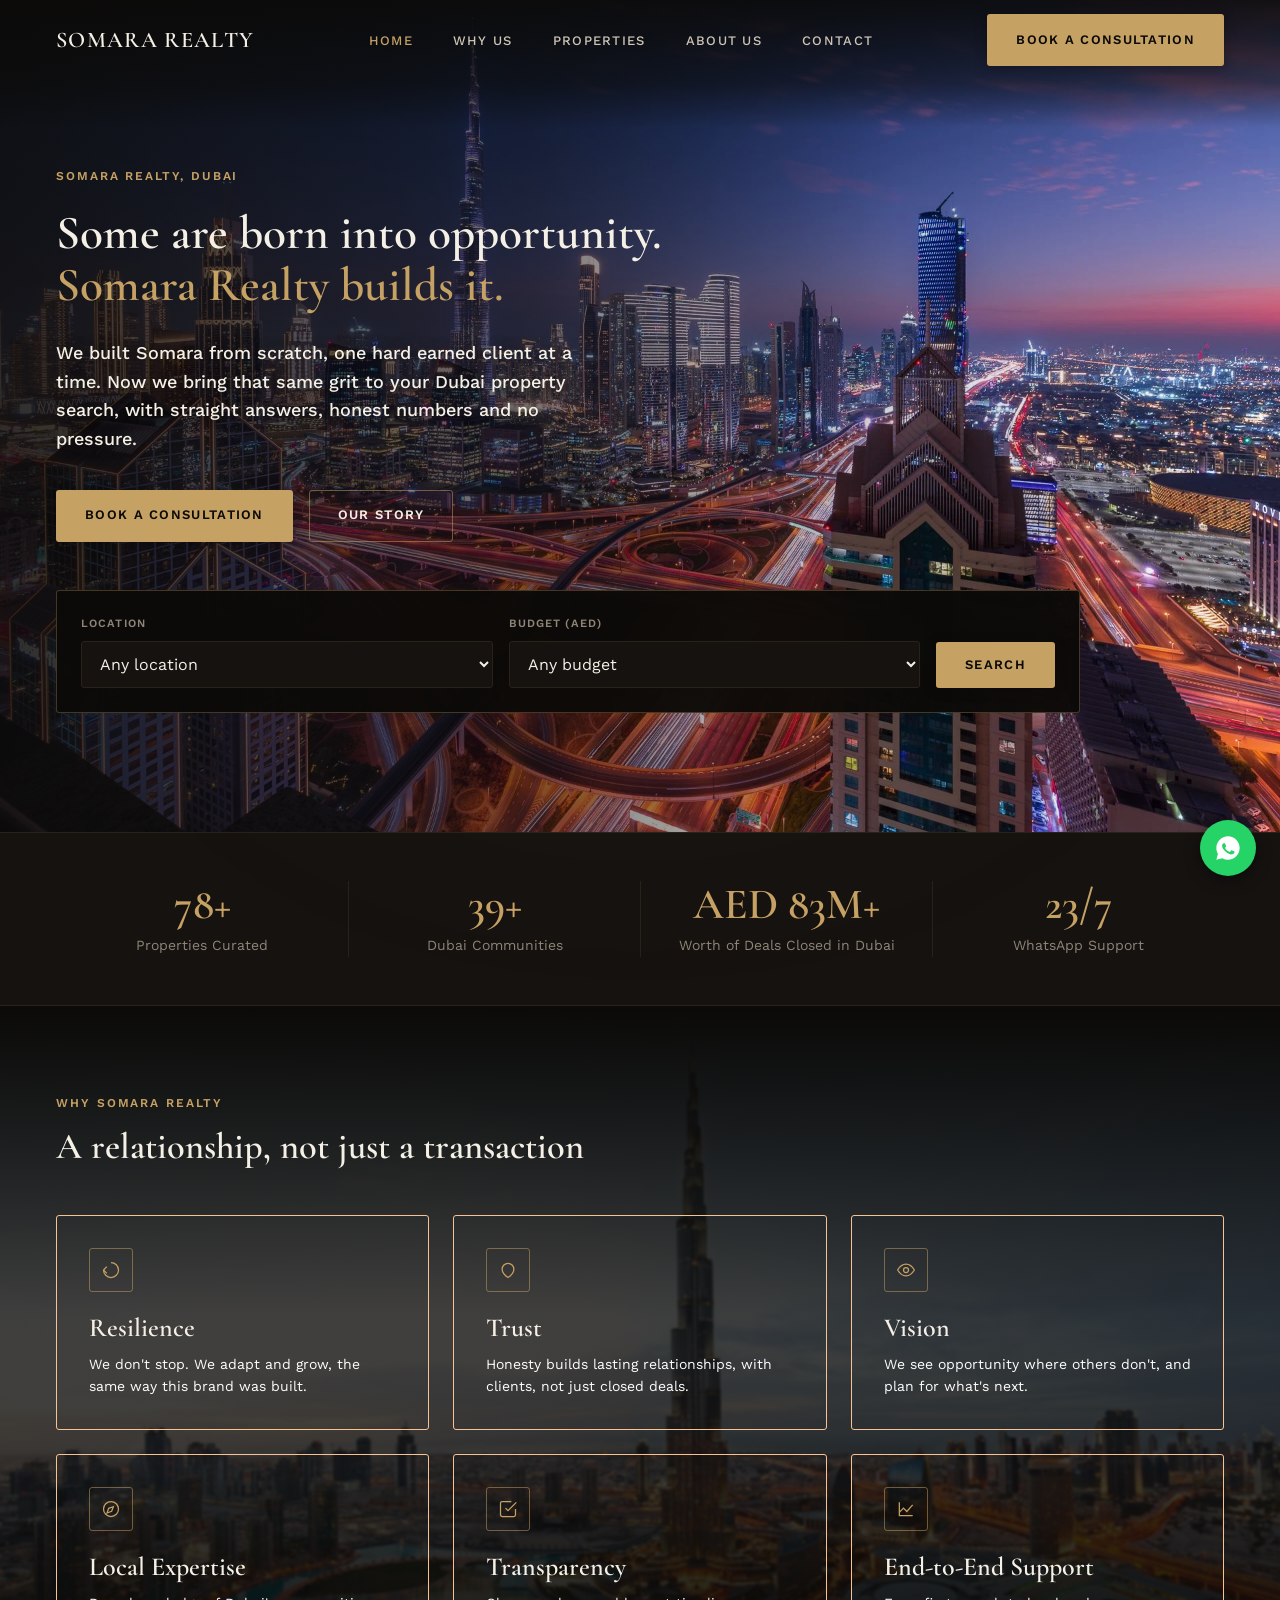
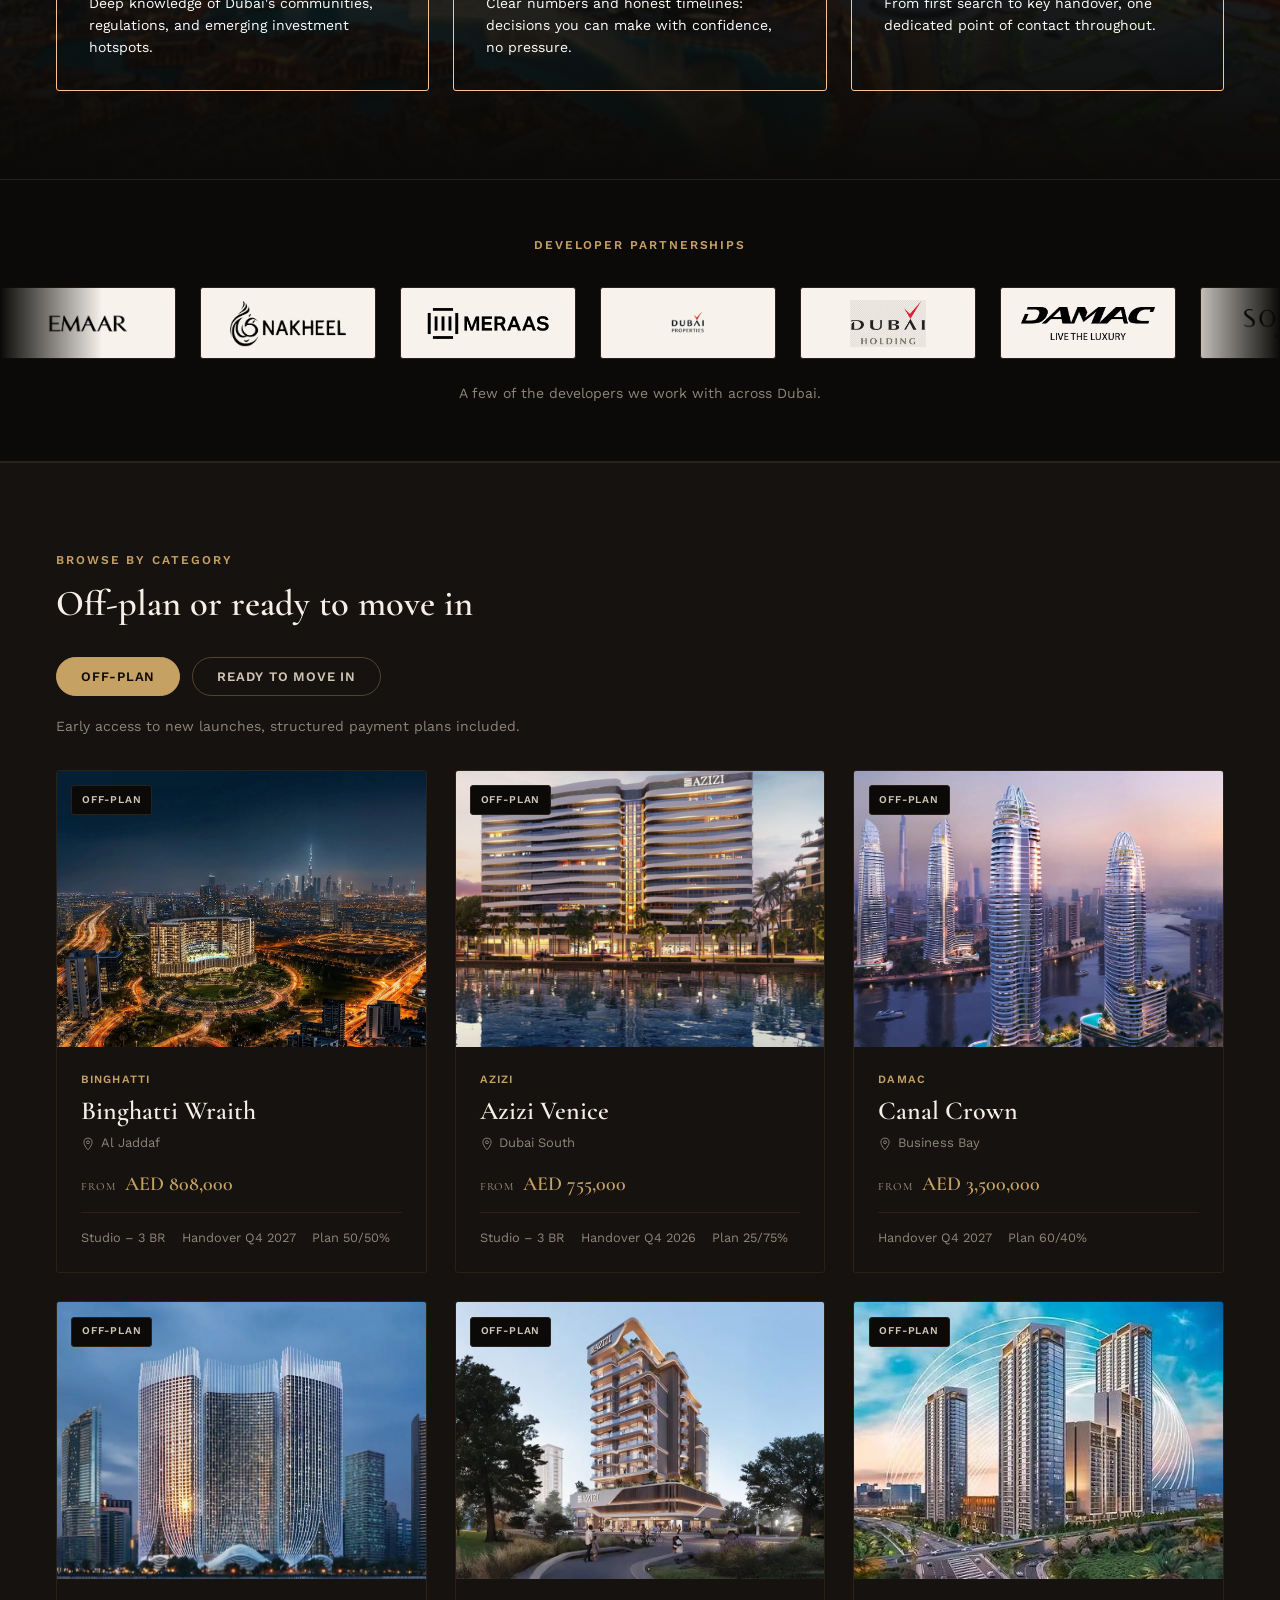
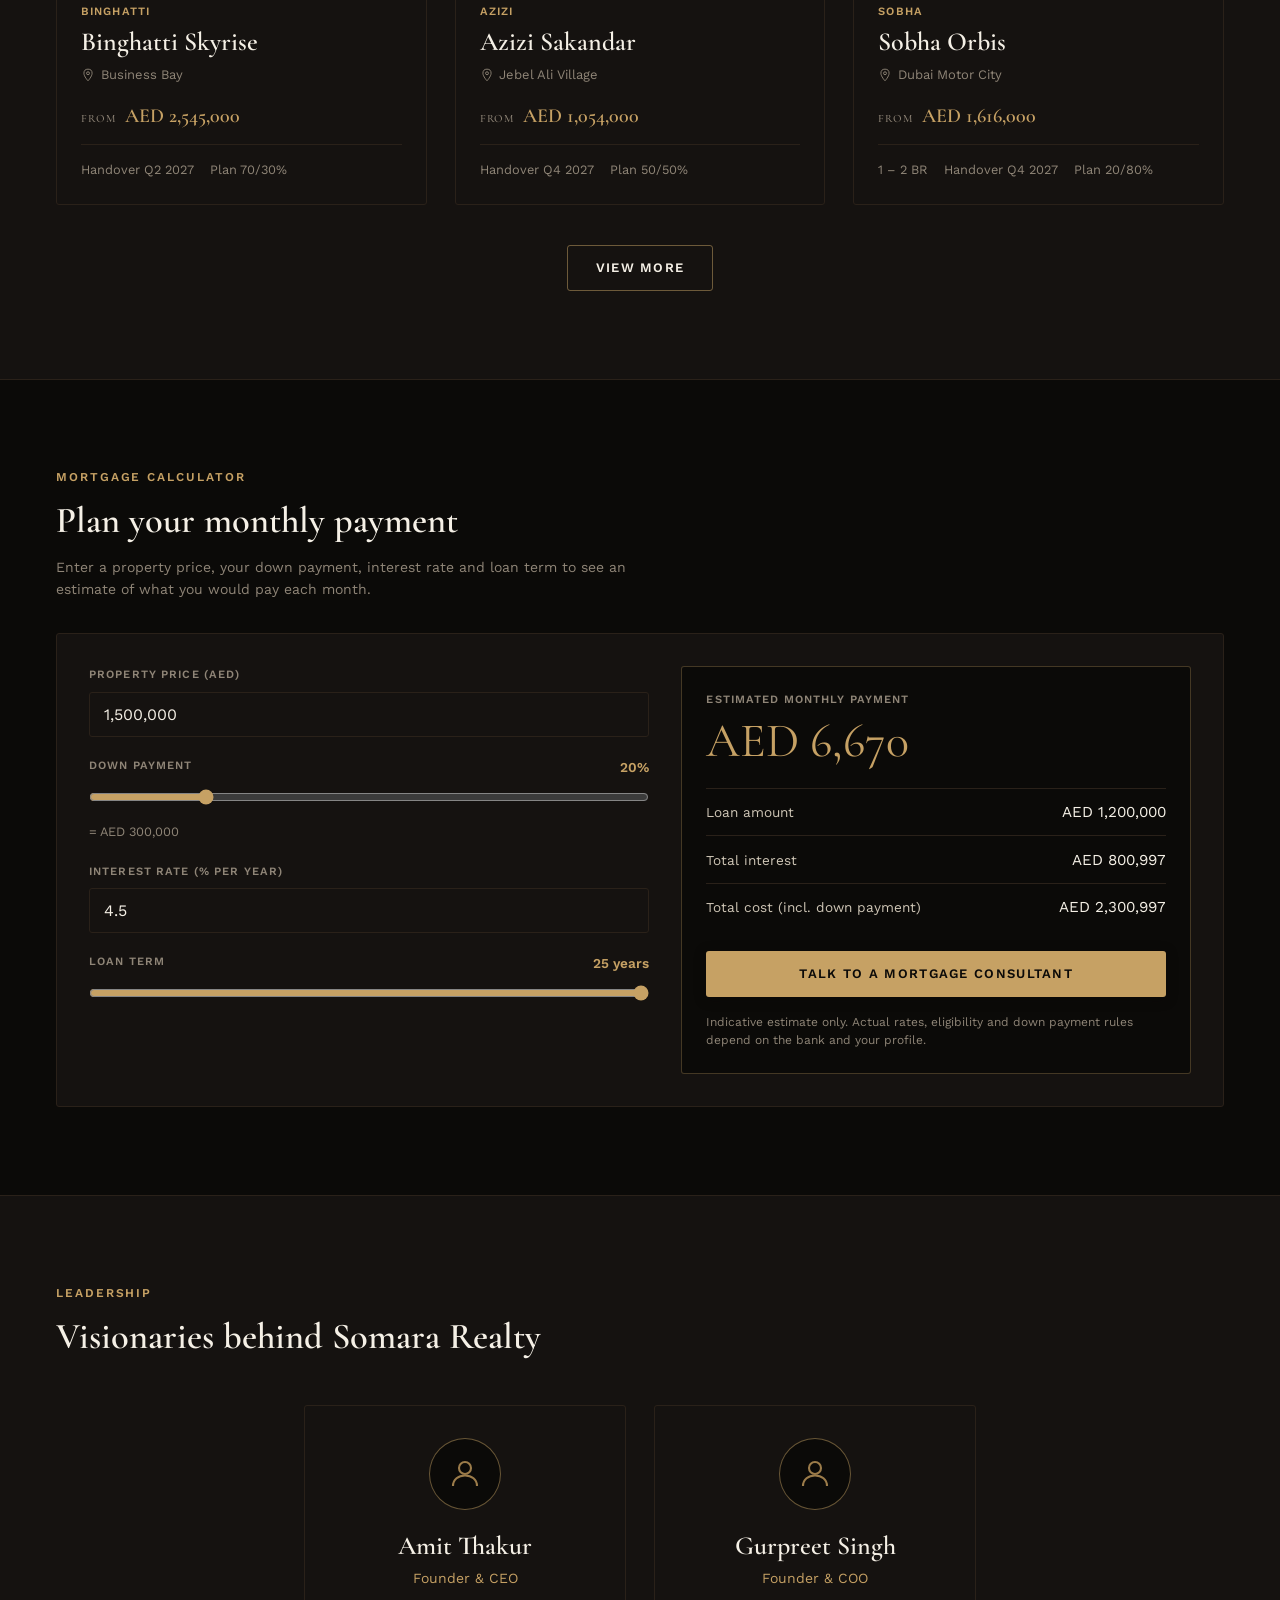
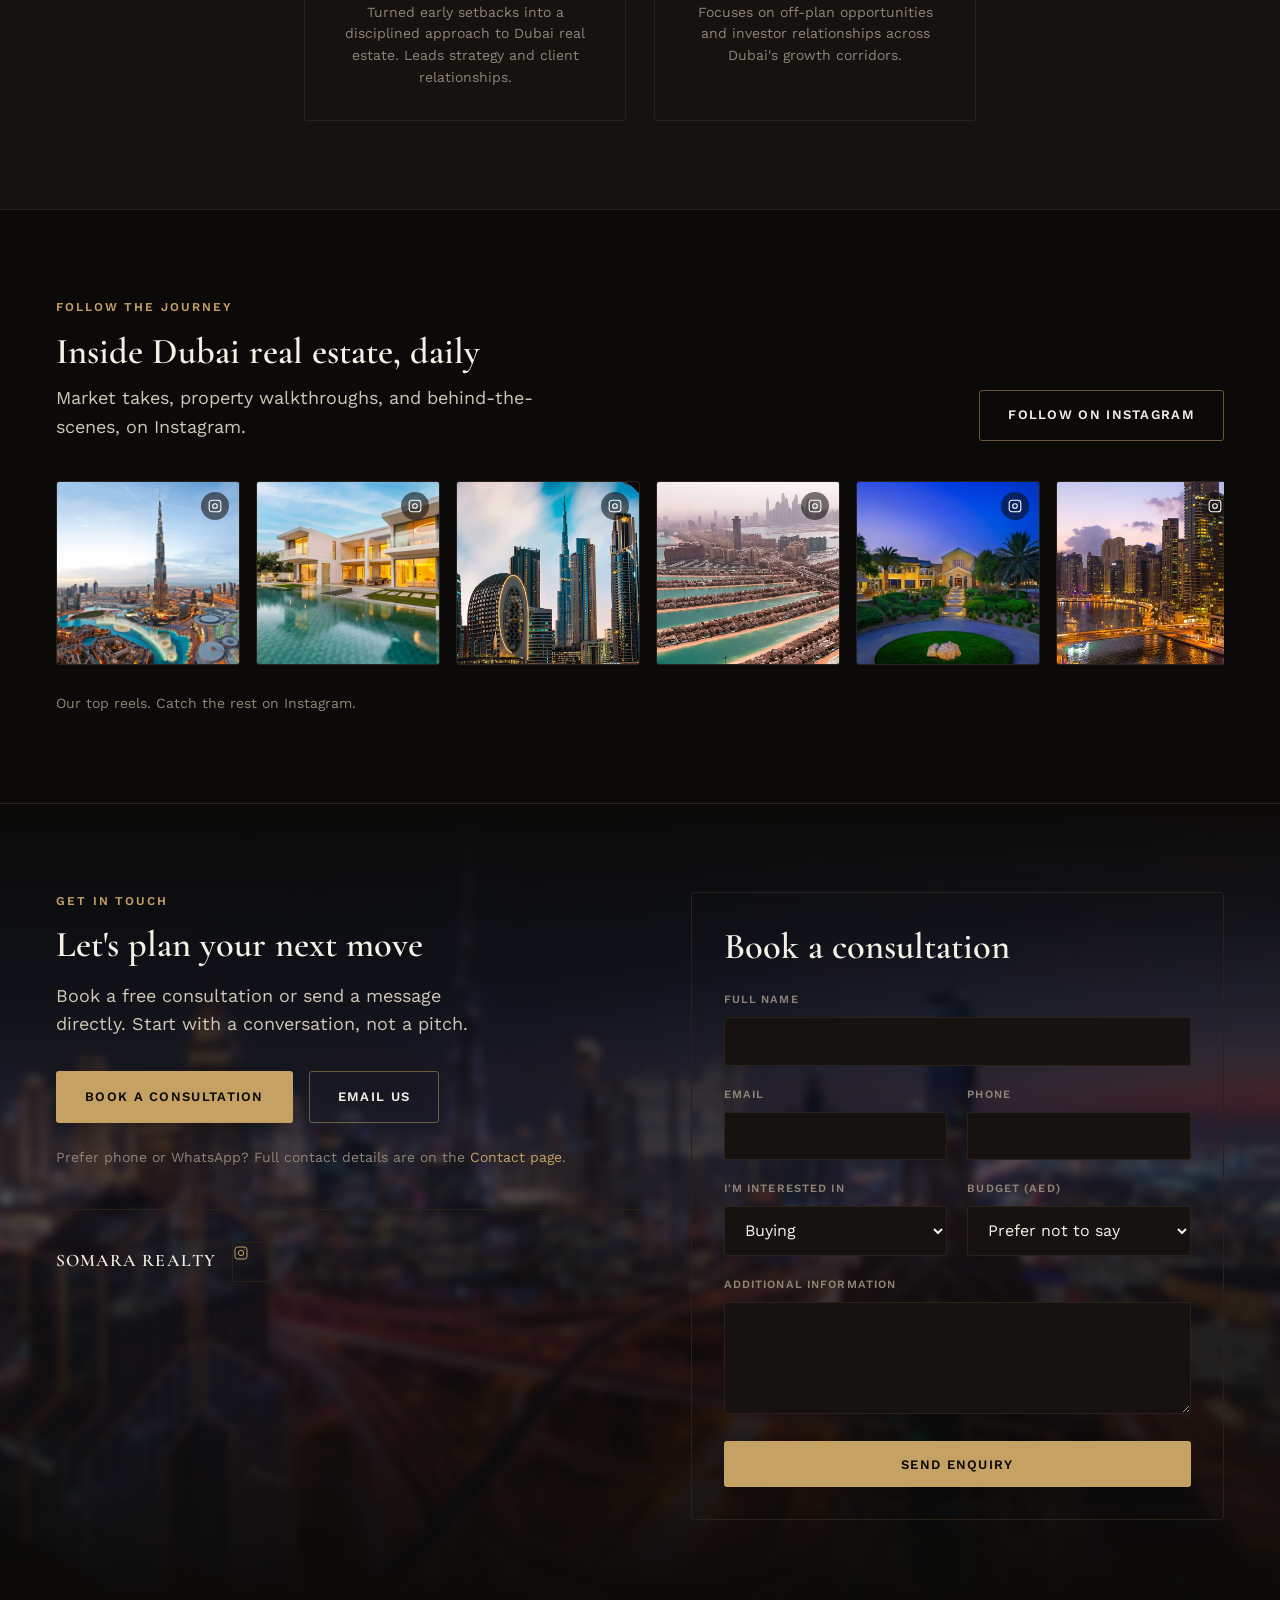
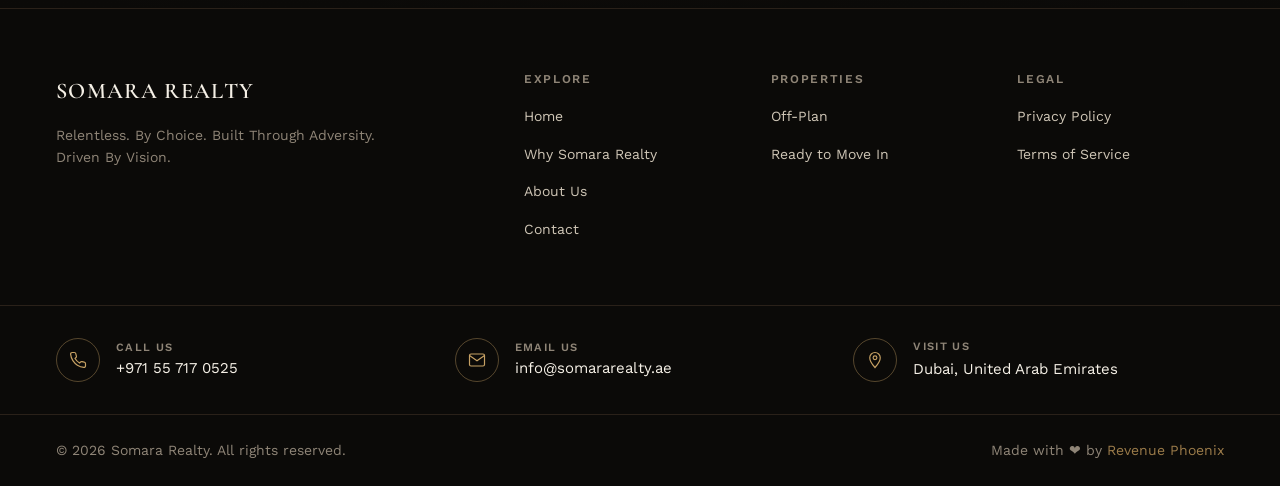
==== index.html @ 77284855 "Update index.html" ====
<!DOCTYPE html>
<html lang="en">
<head>
  <!-- Google tag (gtag.js) -->
<script async src="https://www.googletagmanager.com/gtag/js?id=G-ZMEXQ8PFSH"></script>
<script>
  window.dataLayer = window.dataLayer || [];
  function gtag(){dataLayer.push(arguments);}
  gtag('js', new Date());

  gtag('config', 'G-ZMEXQ8PFSH');
</script>
  
<meta charset="UTF-8" />
<meta name="viewport" content="width=device-width, initial-scale=1.0" />
  <link rel="icon" href="/favicon.ico" sizes="any" />
<link rel="icon" type="image/png" sizes="16x16" href="/images/favicon-16.png" />
<link rel="icon" type="image/png" sizes="32x32" href="/images/favicon-32.png" />
<link rel="icon" type="image/png" sizes="192x192" href="/images/favicon-192.png" />
<link rel="apple-touch-icon" sizes="180x180" href="/images/apple-touch-icon.png" />
<title>Somara Realty | Luxury Real Estate, Dubai</title>
<meta name="description" content="Somara Realty is a Dubai-based luxury real estate practice built on resilience, trust, and vision, for clients who value substance over flash." />
<link rel="preconnect" href="https://fonts.googleapis.com">
<link rel="preconnect" href="https://fonts.gstatic.com" crossorigin>
<link href="https://fonts.googleapis.com/css2?family=Cormorant+Garamond:ital,wght@0,500;0,600;0,700;1,500;1,600&family=Work+Sans:wght@400;500;600&display=swap" rel="stylesheet">
<link rel="stylesheet" href="/css/styles.css" />
  <meta name="google-site-verification" content="qRBqcxrDloYZE4jG4JwjVEOsg1qhoG0nGX3E5rW4u58" />
  <link rel="preload" href="/content/hero.json" as="fetch" crossorigin="anonymous" />
</head>
<body>

<a href="#main-content" class="skip-link">Skip to content</a>

<header class="site-header">
  <div class="container">
    <a href="/" class="logo" aria-label="Somara Realty home">SOMARA REALTY</a>

    <nav class="main-nav" aria-label="Primary">
      <ul>
        <li><a href="/" class="active">Home</a></li>
        <li><a href="/#why-somara">Why Us</a></li>
        <li><a href="/#browse">Properties</a></li>
        <li><a href="/about/">About Us</a></li>
        <li><a href="/contact/">Contact</a></li>
      </ul>
    </nav>

    <a href="/contact/" class="btn btn-primary header-cta js-open-consultation">Book a Consultation</a>

    <button type="button" class="menu-toggle" aria-label="Open menu">
      <svg width="22" height="16" viewBox="0 0 22 16" fill="none" aria-hidden="true"><path d="M0 1H22M0 8H22M0 15H22" stroke="currentColor" stroke-width="1.5"/></svg>
    </button>
  </div>
</header>

<div class="mobile-menu" role="dialog" aria-modal="true" aria-label="Mobile navigation">
  <div class="mobile-menu-top">
    <span class="logo">SOMARA REALTY</span>
    <button type="button" class="mobile-menu-close" aria-label="Close menu">
      <svg width="20" height="20" viewBox="0 0 20 20" fill="none" aria-hidden="true"><path d="M1 1l18 18M19 1L1 19" stroke="currentColor" stroke-width="1.4"/></svg>
    </button>
  </div>
  <nav aria-label="Mobile">
    <a href="/">Home</a>
    <a href="/#why-somara">Why Us</a>
    <a href="/#browse">Properties</a>
    <a href="/about/">About Us</a>
    <a href="/contact/">Contact</a>
  </nav>
  <div class="mobile-menu-footer">
    <a href="/contact/" class="btn btn-primary btn-block js-open-consultation">Book a Consultation</a>
  </div>
</div>

<main id="main-content">

  <section class="hero" aria-label="Introduction">
    <div class="hero-bg" aria-hidden="true">
      <div class="grid"></div>
      <div class="glow"></div>
      <img id="heroPhoto" class="hero-photo" alt="" style="display:none;" />
    <video id="heroVideo" class="hero-video" autoplay muted loop playsinline preload="auto"></video>
      <div class="fade"></div>
      <div class="top-scrim"></div>
    </div>

    <div class="container">
      <div class="hero-content">
        <p class="eyebrow">Somara Realty, Dubai</p>
        <h1><span id="heroLine1">Some are born into opportunity.</span><br><span class="gold" id="heroLine2">Somara Realty builds it.</span></h1>
        <p class="body-lg" id="heroSubtext">We built Somara from scratch, one hard earned client at a time. Now we bring that same grit to your Dubai property search, with straight answers, honest numbers and no pressure.</p>
        <div class="hero-ctas">
          <a href="/contact/" class="btn btn-primary js-open-consultation">Book a Consultation</a>
          <a href="/about/" class="btn btn-outline">Our Story</a>
        </div>
      </div>

      <div class="hero-search">
        <!-- <form id="heroSearchForm">
          <div class="field">
            <label for="searchLocation">Location</label>
            <input type="text" id="searchLocation" placeholder="Any location" autocomplete="off" />
            <div class="autocomplete-list" id="searchLocationList"></div>
          </div>
          <div class="field">
            <label for="searchType">Property Type</label>
            <select id="searchType">
              <option value="">Any type</option>
              <option>Apartment</option>
              <option>Villa</option>
              <option>Townhouse</option>
              <option>Penthouse</option>
            </select>
          </div>
          <div class="field">
            <label for="searchBudget">Budget (AED)</label>
            <select id="searchBudget">
              <option value="">Any budget</option>
              <option value="1-5">1M – 5M</option>
              <option value="5-10">5M – 10M</option>
              <option value="10+">10M+</option>
            </select>
          </div>
          <div class="field">
            <label for="searchBedrooms">Bedrooms</label>
            <select id="searchBedrooms">
              <option value="">Any</option>
              <option>1</option>
              <option>2</option>
              <option>3</option>
              <option>4+</option>
            </select>
          </div>
          <button type="submit" class="btn btn-primary">Search</button>
        </form> -->
        <form id="heroSearchForm" class="hero-search-compact">
          <div class="field">
            <label for="searchLocation">Location</label>
            <select id="searchLocation">
              <option value="">Any location</option>
            </select>
          </div>
          <!-- Developer and Property filters hidden for now. To bring them back,
               delete the comment markers around this block (the search code in
               js/main.js already supports them).
          <div class="field">
            <label for="searchDeveloper">Developer</label>
            <select id="searchDeveloper">
              <option value="">Any developer</option>
            </select>
          </div>
          <div class="field">
            <label for="searchProperty">Property</label>
            <input type="text" id="searchProperty" placeholder="Any property" autocomplete="off" />
            <div class="autocomplete-list" id="searchPropertyList"></div>
          </div>
          -->
          <div class="field">
            <label for="searchBudget">Budget (AED)</label>
            <select id="searchBudget">
              <option value="">Any budget</option>
              <option value="0-1">Under 1M</option>
              <option value="1-2">1M – 2M</option>
              <option value="2-5">2M – 5M</option>
              <option value="5-10">5M – 10M</option>
              <option value="10+">10M+</option>
            </select>
          </div>
          <button type="submit" class="btn btn-primary">Search</button>
        </form>
      </div>
    </div>

  </section>

  <section class="stats-section" aria-label="Somara Realty at a glance">
    <div class="container">
      <div class="stats-grid">
        <div class="stat-item">
          <p class="stat-number" data-count-to="80" data-suffix="+">0</p>
          <p class="body-sm">Properties Curated</p>
        </div>
        <div class="stat-item">
          <p class="stat-number" data-count-to="40" data-suffix="+">0</p>
          <p class="body-sm">Dubai Communities</p>
        </div>
        <div class="stat-item">
          <p class="stat-number" data-count-to="85" data-prefix="AED " data-suffix="M+">0</p>
          <p class="body-sm">Worth of Deals Closed in Dubai</p>
        </div>
        <div class="stat-item">
          <p class="stat-number" data-count-to="24" data-suffix="/7">0</p>
          <p class="body-sm">WhatsApp Support</p>
        </div>
      </div>
    </div>
  </section>

  <section class="section why-somara-bg" id="why-somara" aria-labelledby="why-somara-heading">
    <div class="container">
      <p class="eyebrow">Why Somara Realty</p>
      <h2 id="why-somara-heading" style="margin-top:0.75rem">A relationship, not just a transaction</h2>

      <div class="values-grid">
        <div class="card-outlined value-card">
          <div class="value-icon">
            <svg width="20" height="20" viewBox="0 0 24 24" fill="none" stroke="currentColor" stroke-width="1.5"><path d="M3 12a9 9 0 1 0 9-9"/><path d="M3 12l4-4M3 12l4 4"/></svg>
          </div>
          <h3>Resilience</h3>
          <p class="body-sm" style="margin-top:0.6rem">We don't stop. We adapt and grow, the same way this brand was built.</p>
        </div>
        <div class="card-outlined value-card">
          <div class="value-icon">
            <svg width="20" height="20" viewBox="0 0 24 24" fill="none" stroke="currentColor" stroke-width="1.5"><path d="M12 21s-7-4.5-7-10a7 7 0 0 1 14 0c0 5.5-7 10-7 10z"/></svg>
          </div>
          <h3>Trust</h3>
          <p class="body-sm" style="margin-top:0.6rem">Honesty builds lasting relationships, with clients, not just closed deals.</p>
        </div>
        <div class="card-outlined value-card">
          <div class="value-icon">
            <svg width="20" height="20" viewBox="0 0 24 24" fill="none" stroke="currentColor" stroke-width="1.5"><circle cx="12" cy="12" r="3"/><path d="M2 12s4-7 10-7 10 7 10 7-4 7-10 7-10-7-10-7z"/></svg>
          </div>
          <h3>Vision</h3>
          <p class="body-sm" style="margin-top:0.6rem">We see opportunity where others don't, and plan for what's next.</p>
        </div>
        <div class="card-outlined value-card">
          <div class="value-icon">
            <svg width="20" height="20" viewBox="0 0 24 24" fill="none" stroke="currentColor" stroke-width="1.5"><circle cx="12" cy="12" r="9"/><path d="M14.8 9.2l-2 5.6-5.6 2 2-5.6z"/></svg>
          </div>
          <h3>Local Expertise</h3>
          <p class="body-sm" style="margin-top:0.6rem">Deep knowledge of Dubai's communities, regulations, and emerging investment hotspots.</p>
        </div>
        <div class="card-outlined value-card">
          <div class="value-icon">
            <svg width="20" height="20" viewBox="0 0 24 24" fill="none" stroke="currentColor" stroke-width="1.5"><path d="M9 11l3 3L22 4"/><path d="M21 12v7a2 2 0 0 1-2 2H5a2 2 0 0 1-2-2V5a2 2 0 0 1 2-2h11"/></svg>
          </div>
          <h3>Transparency</h3>
          <p class="body-sm" style="margin-top:0.6rem">Clear numbers and honest timelines: decisions you can make with confidence, no pressure.</p>
        </div>
        <div class="card-outlined value-card">
          <div class="value-icon">
            <svg width="20" height="20" viewBox="0 0 24 24" fill="none" stroke="currentColor" stroke-width="1.5"><path d="M4 4v16h16"/><path d="M4 16l5-5 4 4 7-8"/></svg>
          </div>
          <h3>End-to-End Support</h3>
          <p class="body-sm" style="margin-top:0.6rem">From first search to key handover, one dedicated point of contact throughout.</p>
        </div>
      </div>
    </div>
  </section>

  <section class="section" style="padding-block:3.5rem; border-top:1px solid var(--ink-3); border-bottom:1px solid var(--ink-3);" aria-labelledby="partners-heading">
    <div class="container">
      <p class="eyebrow" id="partners-heading" style="text-align:center;">Developer Partnerships</p>
    </div>
       <div class="marquee">
      <div class="marquee-track">
        <span class="marquee-item"><img src="/images/developers/emaar.png" alt="Emaar Properties" loading="lazy" onerror="this.closest('.marquee-item').style.display='none'" /></span>
        <span class="marquee-item"><img src="/images/developers/nakheel.webp" alt="Nakheel" loading="lazy" onerror="this.closest('.marquee-item').style.display='none'" /></span>
        <span class="marquee-item"><img src="/images/developers/meraas.png" alt="Meraas" loading="lazy" onerror="this.closest('.marquee-item').style.display='none'" /></span>
        <span class="marquee-item"><img src="/images/developers/dubai-properties.png" alt="Dubai Properties" loading="lazy" onerror="this.closest('.marquee-item').style.display='none'" /></span>
        <span class="marquee-item"><img src="/images/developers/dubai-holding.png" alt="Dubai Holding" loading="lazy" onerror="this.closest('.marquee-item').style.display='none'" /></span>
        <span class="marquee-item"><img src="/images/developers/damac.png" alt="DAMAC Properties" loading="lazy" onerror="this.closest('.marquee-item').style.display='none'" /></span>
        <span class="marquee-item"><img src="/images/developers/sobha.png" alt="Sobha Realty" loading="lazy" onerror="this.closest('.marquee-item').style.display='none'" /></span>
        <span class="marquee-item"><img src="/images/developers/meydan.png" alt="Meydan" loading="lazy" onerror="this.closest('.marquee-item').style.display='none'" /></span>
        <span class="marquee-item"><img src="/images/developers/omniyat.png" alt="Omniyat" loading="lazy" onerror="this.closest('.marquee-item').style.display='none'" /></span>
        <span class="marquee-item"><img src="/images/developers/ellington.png" alt="Ellington Properties" loading="lazy" onerror="this.closest('.marquee-item').style.display='none'" /></span>
        <span class="marquee-item"><img src="/images/developers/select-group.png" alt="Select Group" loading="lazy" onerror="this.closest('.marquee-item').style.display='none'" /></span>
        <span class="marquee-item"><img src="/images/developers/binghatti.webp" alt="Binghatti" loading="lazy" onerror="this.closest('.marquee-item').style.display='none'" /></span>
        <span class="marquee-item"><img src="/images/developers/azizi.png" alt="Azizi Developments" loading="lazy" onerror="this.closest('.marquee-item').style.display='none'" /></span>
        <span class="marquee-item"><img src="/images/developers/danube.png" alt="Danube Properties" loading="lazy" onerror="this.closest('.marquee-item').style.display='none'" /></span>
        <span class="marquee-item" aria-hidden="true"><img src="/images/developers/emaar.png" alt="" loading="lazy" onerror="this.closest('.marquee-item').style.display='none'" /></span>
        <span class="marquee-item" aria-hidden="true"><img src="/images/developers/nakheel.webp" alt="" loading="lazy" onerror="this.closest('.marquee-item').style.display='none'" /></span>
        <span class="marquee-item" aria-hidden="true"><img src="/images/developers/meraas.png" alt="" loading="lazy" onerror="this.closest('.marquee-item').style.display='none'" /></span>
        <span class="marquee-item" aria-hidden="true"><img src="/images/developers/dubai-properties.png" alt="" loading="lazy" onerror="this.closest('.marquee-item').style.display='none'" /></span>
        <span class="marquee-item" aria-hidden="true"><img src="/images/developers/dubai-holding.png" alt="" loading="lazy" onerror="this.closest('.marquee-item').style.display='none'" /></span>
        <span class="marquee-item" aria-hidden="true"><img src="/images/developers/damac.png" alt="" loading="lazy" onerror="this.closest('.marquee-item').style.display='none'" /></span>
        <span class="marquee-item" aria-hidden="true"><img src="/images/developers/sobha.png" alt="" loading="lazy" onerror="this.closest('.marquee-item').style.display='none'" /></span>
        <span class="marquee-item" aria-hidden="true"><img src="/images/developers/meydan.png" alt="" loading="lazy" onerror="this.closest('.marquee-item').style.display='none'" /></span>
        <span class="marquee-item" aria-hidden="true"><img src="/images/developers/omniyat.png" alt="" loading="lazy" onerror="this.closest('.marquee-item').style.display='none'" /></span>
        <span class="marquee-item" aria-hidden="true"><img src="/images/developers/ellington.png" alt="" loading="lazy" onerror="this.closest('.marquee-item').style.display='none'" /></span>
        <span class="marquee-item" aria-hidden="true"><img src="/images/developers/select-group.png" alt="" loading="lazy" onerror="this.closest('.marquee-item').style.display='none'" /></span>
        <span class="marquee-item" aria-hidden="true"><img src="/images/developers/binghatti.webp" alt="" loading="lazy" onerror="this.closest('.marquee-item').style.display='none'" /></span>
        <span class="marquee-item" aria-hidden="true"><img src="/images/developers/azizi.png" alt="" loading="lazy" onerror="this.closest('.marquee-item').style.display='none'" /></span>
        <span class="marquee-item" aria-hidden="true"><img src="/images/developers/danube.png" alt="" loading="lazy" onerror="this.closest('.marquee-item').style.display='none'" /></span>
      </div>
    </div>
    <div class="container">
      <p class="body-sm" style="margin-top:1.5rem; text-align:center;">A few of the developers we work with across Dubai.</p>
    </div>
  </section>

  <section class="section" id="browse" style="background:var(--ink-2); border-top:1px solid var(--ink-3); border-bottom:1px solid var(--ink-3);" aria-labelledby="browse-heading">
    <div class="container">
      <div class="section-head">
        <div>
          <p class="eyebrow">Browse By Category</p>
          <h2 id="browse-heading" style="margin-top:0.75rem">Off-plan or ready to move in</h2>
        </div>
      </div>

      <div class="category-pills" role="tablist" aria-label="Property category">
        <button type="button" class="pill is-active" data-category="Off-Plan" role="tab" aria-selected="true">Off-Plan</button>
        <button type="button" class="pill" data-category="Ready" role="tab" aria-selected="false">Ready to Move In</button>
      </div>

      <p class="body-sm" id="categoryDesc" style="margin-top:1.25rem; max-width:36rem;">Ready homes across Dubai's most established communities.</p>

      <div class="properties-grid" id="categoryGrid" style="margin-top:2rem;">
        <!-- Populated by js/main.js -->
      </div>
    </div>
  </section>

  <section class="section mortgage-section" id="mortgage" aria-labelledby="mortgage-heading">
    <div class="container">
      <div class="section-head">
        <div>
          <p class="eyebrow">Mortgage Calculator</p>
          <h2 id="mortgage-heading" style="margin-top:0.75rem">Plan your monthly payment</h2>
        </div>
      </div>
      <p class="body-sm" style="max-width:38rem;">Enter a property price, your down payment, interest rate and loan term to see an estimate of what you would pay each month.</p>

      <div class="mortgage-card" id="mortgageCalc">
        <div class="mortgage-inputs">
          <div class="field">
            <label for="mcPrice">Property price (AED)</label>
            <input type="text" id="mcPrice" inputmode="numeric" value="1,500,000" autocomplete="off" />
          </div>

          <div class="field">
            <label for="mcDownPct">Down payment <span class="mc-val" id="mcDownPctOut">20%</span></label>
            <input type="range" id="mcDownPct" min="5" max="80" step="1" value="20" />
            <p class="mc-hint">= <span id="mcDownAmt">AED 300,000</span></p>
          </div>

          <div class="field">
            <label for="mcRate">Interest rate (% per year)</label>
            <input type="number" id="mcRate" min="0" max="20" step="0.05" value="4.5" inputmode="decimal" />
          </div>

          <div class="field">
            <label for="mcYears">Loan term <span class="mc-val" id="mcYearsOut">25 years</span></label>
            <input type="range" id="mcYears" min="1" max="25" step="1" value="25" />
          </div>
        </div>

        <div class="mortgage-result" aria-live="polite">
          <p class="mc-label">Estimated monthly payment</p>
          <p class="mc-monthly" id="mcMonthly">AED 0</p>
          <dl class="mc-breakdown">
            <div><dt>Loan amount</dt><dd id="mcLoan">AED 0</dd></div>
            <div><dt>Total interest</dt><dd id="mcInterest">AED 0</dd></div>
            <div><dt>Total cost (incl. down payment)</dt><dd id="mcTotal">AED 0</dd></div>
          </dl>
          <button type="button" class="btn btn-primary" id="mcConsultBtn">Talk to a mortgage consultant</button>
          <p class="mc-note">Indicative estimate only. Actual rates, eligibility and down payment rules depend on the bank and your profile.</p>
        </div>
      </div>
    </div>
  </section>

  <section class="section" id="properties" style="display:none;">
    <div class="container">
      <div class="section-head">
        <div>
          <p class="eyebrow">Featured Properties</p>
          <h2 style="margin-top:0.75rem">Current investment opportunities</h2>
        </div>
      </div>

      <div class="properties-grid" id="propertyGrid">
        <!-- Populated by js/main.js -->
      </div>

      <div class="view-more-wrap" id="propertiesViewMoreWrap" style="display:none;">
        <button type="button" class="btn btn-outline" id="propertiesViewMoreBtn">View More</button>
      </div>
    </div>
  </section>

<!-- FEATURED REALTORS: hidden for now. To bring it back, delete the opening and closing comment markers around this section.
  <section class="section" style="background:var(--ink-2); border-top:1px solid var(--ink-3); border-bottom:1px solid var(--ink-3);" aria-labelledby="realtors-heading">
    <div class="container">
      <div class="section-head">
        <div>
          <p class="eyebrow">Featured Realtors</p>
          <h2 id="realtors-heading" style="margin-top:0.75rem">The people behind every deal</h2>
        </div>
      </div>
      <div class="realtor-grid" id="realtorGrid"></div>
    </div>
  </section>
  -->

  <section class="section" style="background:var(--ink-2); border-top:1px solid var(--ink-3); border-bottom:1px solid var(--ink-3);" aria-labelledby="visionaries-heading">
    <div class="container">
      <p class="eyebrow">Leadership</p>
      <h2 id="visionaries-heading" style="margin-top:0.75rem">Visionaries behind Somara Realty</h2>
      <div class="realtor-grid realtor-grid--pair">
        <div class="card-outlined realtor-card">
          <div class="realtor-avatar" aria-hidden="true"><svg viewBox="0 0 24 24" fill="none" stroke="currentColor" stroke-width="1.4"><circle cx="12" cy="8" r="4"/><path d="M4 20c0-4.4 3.6-7 8-7s8 2.6 8 7"/></svg></div>
          <h3>Amit Thakur</h3>
          <p class="body-sm realtor-role">Founder &amp; CEO</p>
          <p class="body-sm" style="margin-top:0.75rem;">Turned early setbacks into a disciplined approach to Dubai real estate. Leads strategy and client relationships.</p>
        </div>
        <div class="card-outlined realtor-card">
          <div class="realtor-avatar" aria-hidden="true"><svg viewBox="0 0 24 24" fill="none" stroke="currentColor" stroke-width="1.4"><circle cx="12" cy="8" r="4"/><path d="M4 20c0-4.4 3.6-7 8-7s8 2.6 8 7"/></svg></div>
          <h3>Gurpreet Singh</h3>
          <p class="body-sm realtor-role">Founder &amp; COO</p>
          <p class="body-sm" style="margin-top:0.75rem;">Focuses on off-plan opportunities and investor relationships across Dubai's growth corridors.</p>
        </div>
      </div>
    </div>
  </section>
  
  <section class="section" aria-labelledby="insta-heading">
    <div class="container">
      <div class="section-head">
        <div>
          <p class="eyebrow">Follow The Journey</p>
          <h2 id="insta-heading" style="margin-top:0.75rem">Inside Dubai real estate, daily</h2>
          <p class="body-lg" style="margin-top:0.75rem; max-width:32rem;">Market takes, property walkthroughs, and behind-the-scenes, on Instagram.</p>
        </div>
                <a href="#" id="instaFollowLink" class="btn btn-outline" target="_blank" rel="noopener noreferrer">Follow on Instagram</a>
      </div>
      <div class="insta-scroll" id="instaScroll" aria-hidden="true">
        <div class="insta-item"><img src="/images/properties/worlds-tallest-skyscrapers-moss-and-fog-burj-khalifa-1536x864.jpg" alt="" loading="lazy" /><span class="insta-icon"><svg width="14" height="14" viewBox="0 0 24 24" fill="none" stroke="currentColor" stroke-width="1.8"><rect x="2" y="2" width="20" height="20" rx="5"/><circle cx="12" cy="12" r="4"/><circle cx="17.5" cy="6.5" r="0.8" fill="currentColor" stroke="none"/></svg></span></div>
        <div class="insta-item"><img src="/images/properties/167aa7204f5c0b00.webp" alt="" loading="lazy" /><span class="insta-icon"><svg width="14" height="14" viewBox="0 0 24 24" fill="none" stroke="currentColor" stroke-width="1.8"><rect x="2" y="2" width="20" height="20" rx="5"/><circle cx="12" cy="12" r="4"/><circle cx="17.5" cy="6.5" r="0.8" fill="currentColor" stroke="none"/></svg></span></div>
        <div class="insta-item"><img src="/images/properties/dubai-neighborhood-business-bay.webp" alt="" loading="lazy" /><span class="insta-icon"><svg width="14" height="14" viewBox="0 0 24 24" fill="none" stroke="currentColor" stroke-width="1.8"><rect x="2" y="2" width="20" height="20" rx="5"/><circle cx="12" cy="12" r="4"/><circle cx="17.5" cy="6.5" r="0.8" fill="currentColor" stroke="none"/></svg></span></div>
        <div class="insta-item"><img src="/images/properties/palm-jumeirah-media-3-dtcm.avif" alt="" loading="lazy" /><span class="insta-icon"><svg width="14" height="14" viewBox="0 0 24 24" fill="none" stroke="currentColor" stroke-width="1.8"><rect x="2" y="2" width="20" height="20" rx="5"/><circle cx="12" cy="12" r="4"/><circle cx="17.5" cy="6.5" r="0.8" fill="currentColor" stroke="none"/></svg></span></div>
        <div class="insta-item"><img src="/images/properties/64697076.jpg" alt="" loading="lazy" /><span class="insta-icon"><svg width="14" height="14" viewBox="0 0 24 24" fill="none" stroke="currentColor" stroke-width="1.8"><rect x="2" y="2" width="20" height="20" rx="5"/><circle cx="12" cy="12" r="4"/><circle cx="17.5" cy="6.5" r="0.8" fill="currentColor" stroke="none"/></svg></span></div>
        <div class="insta-item"><img src="/images/properties/dubai-marina-1560x10002.avif" alt="" loading="lazy" /><span class="insta-icon"><svg width="14" height="14" viewBox="0 0 24 24" fill="none" stroke="currentColor" stroke-width="1.8"><rect x="2" y="2" width="20" height="20" rx="5"/><circle cx="12" cy="12" r="4"/><circle cx="17.5" cy="6.5" r="0.8" fill="currentColor" stroke="none"/></svg></span></div>
      </div>
                <p class="body-sm" id="instaCaption" style="margin-top:1rem;">Our top reels. Catch the rest on Instagram.</p>
    </div>
  </section>

  <section class="section get-in-touch-bg" id="get-in-touch" style="border-top:1px solid var(--ink-3);" aria-labelledby="cta-heading">
    <div class="container">
      <div class="contact-cta-grid">

        <div>
          <p class="eyebrow">Get In Touch</p>
          <h2 id="cta-heading" style="margin-top:0.75rem;">Let's plan your next move</h2>
          <p class="body-lg" style="margin-top:1rem; max-width:26rem;">Book a free consultation or send a message directly. Start with a conversation, not a pitch.</p>

          <div style="margin-top:2rem; display:flex; flex-wrap:wrap; gap:1rem;">
            <a href="#homeConsultationForm" class="btn btn-primary">Book a Consultation</a>
            <a href="mailto:info@somararealty.ae" class="btn btn-outline" id="ctaEmail">Email Us</a>
          </div>

          <p class="body-sm" style="margin-top:1.5rem;">
            Prefer phone or WhatsApp? Full contact details are on the
            <a href="/contact/" style="color:var(--gold);">Contact page</a>.
          </p>

          <div style="margin-top:2.5rem; padding-top:2rem; border-top:1px solid var(--ink-3); display:flex; align-items:center; gap:1rem;">
            <span class="logo" style="font-size:1.1rem;">SOMARA REALTY</span>
            <a href="#" id="ctaInstagram" target="_blank" rel="noopener noreferrer" aria-label="Instagram" style="width:2.5rem; height:2.5rem; border:1px solid var(--ink-3); display:flex; align-items:center; justify-content:center; border-radius:var(--radius); color:var(--gold);">
              <svg width="16" height="16" viewBox="0 0 24 24" fill="none" stroke="currentColor" stroke-width="1.5" aria-hidden="true"><rect x="3" y="3" width="18" height="18" rx="4"/><circle cx="12" cy="12" r="4"/><circle cx="17.5" cy="6.5" r="0.8" fill="currentColor" stroke="none"/></svg>
            </a>
          </div>
        </div>

        <div class="card-outlined" style="padding:2rem;" id="homeConsultationForm">
          <h2 style="margin-bottom:1.5rem;">Book a consultation</h2>
          <form id="consultationForm" class="form-grid">
            <div class="field-full">
              <label for="cf-name">Full name</label>
              <input type="text" id="cf-name" name="name" required />
            </div>
            <div class="form-grid two-col">
              <div class="field-full">
                <label for="cf-email">Email</label>
                <input type="email" id="cf-email" name="email" />
              </div>
              <div class="field-full">
                <label for="cf-phone">Phone</label>
                <input type="tel" id="cf-phone" name="phone" required />
              </div>
            </div>
            <div class="form-grid two-col">
              <div class="field-full">
                <label for="cf-interest">I'm interested in</label>
                <select id="cf-interest" name="interest">
                  <option>Buying</option>
                  <option>Renting</option>
                  <option>Investing</option>
                  <option>Just exploring</option>
                </select>
              </div>
              <div class="field-full">
                <label for="cf-budget">Budget (AED)</label>
                <select id="cf-budget" name="budget">
                  <option value="">Prefer not to say</option>
                  <option>Under 1M</option>
                  <option>1M – 5M</option>
                  <option>5M – 10M</option>
                  <option>10M+</option>
                </select>
              </div>
            </div>
            <div class="field-full">
              <label for="cf-message">Additional Information</label>
              <textarea id="cf-message" name="message"></textarea>
            </div>
            <button type="submit" class="btn btn-primary btn-block">Send Enquiry</button>
            <p id="formStatus" class="form-status" role="status"></p>
          </form>
        </div>

      </div>
    </div>
  </section>

</main>

<footer class="site-footer">

  <div class="container footer-top">
    <div class="footer-brand">
      <a href="/" class="logo" aria-label="Somara Realty home">SOMARA REALTY</a>
      <p class="body-sm" style="margin-top:1rem; max-width:22rem;">Relentless. By Choice. Built Through Adversity. Driven By Vision.</p>
    </div>
    <div class="footer-links-grid">
      <div>
        <h2>Explore</h2>
        <ul>
          <li><a href="/">Home</a></li>
          <li><a href="/#why-somara">Why Somara Realty</a></li>
          <li><a href="/about/">About Us</a></li>
          <li><a href="/contact/">Contact</a></li>
        </ul>
      </div>
      <div>
        <h2>Properties</h2>
        <ul>
          <li><a href="/#off-plan">Off-Plan</a></li>
          <li><a href="/#ready-to-move-in">Ready to Move In</a></li>
        </ul>
      </div>
      <div>
        <h2>Legal</h2>
        <ul>
          <li><a href="/privacy/">Privacy Policy</a></li>
          <li><a href="/terms/">Terms of Service</a></li>
        </ul>
      </div>
    </div>
  </div>
  <div class="container footer-contact-bar">
    <div class="footer-contact-item">
      <span class="footer-contact-icon" aria-hidden="true"><svg width="18" height="18" viewBox="0 0 24 24" fill="none" stroke="currentColor" stroke-width="1.6"><path d="M22 16.92v3a2 2 0 0 1-2.18 2 19.79 19.79 0 0 1-8.63-3.07 19.5 19.5 0 0 1-6-6 19.79 19.79 0 0 1-3.07-8.67A2 2 0 0 1 4.11 2h3a2 2 0 0 1 2 1.72c.127.96.362 1.903.7 2.81a2 2 0 0 1-.45 2.11L8.09 9.91a16 16 0 0 0 6 6l1.27-1.27a2 2 0 0 1 2.11-.45c.907.338 1.85.573 2.81.7A2 2 0 0 1 22 16.92z"/></svg></span>
      <div>
        <h3>Call Us</h3>
        <a href="tel:+971557170525" id="footerBarPhone">+971 55 717 0525</a>
      </div>
    </div>
    <div class="footer-contact-item">
      <span class="footer-contact-icon" aria-hidden="true"><svg width="18" height="18" viewBox="0 0 24 24" fill="none" stroke="currentColor" stroke-width="1.6"><rect x="2" y="4" width="20" height="16" rx="2"/><path d="M2 6l10 7 10-7"/></svg></span>
      <div>
        <h3>Email Us</h3>
        <a href="mailto:info@somararealty.ae" id="footerBarEmail">info@somararealty.ae</a>
      </div>
    </div>
    <div class="footer-contact-item">
      <span class="footer-contact-icon" aria-hidden="true"><svg width="18" height="18" viewBox="0 0 24 24" fill="none" stroke="currentColor" stroke-width="1.6"><path d="M12 22s7-7.58 7-13a7 7 0 1 0-14 0c0 5.42 7 13 7 13z"/><circle cx="12" cy="9" r="2.5"/></svg></span>
      <div>
        <h3>Visit Us</h3>
        <p>Dubai, United Arab Emirates</p>
      </div>
    </div>
  </div>
  <div class="container footer-bottom">
    <p>&copy; <span id="year"></span> Somara Realty. All rights reserved.</p>
       <p class="footer-credit">Made with <span aria-hidden="true">&#10084;</span> by <a href="https://revenuephoenix.com" target="_blank" rel="noopener noreferrer">Revenue Phoenix</a></p>
  </div>
</footer>

<div class="modal-overlay" id="propertyModal" role="dialog" aria-modal="true" aria-label="Property details">
  <div class="modal" id="propertyModalContent"></div>
</div>
<div class="modal-overlay" id="leadModal" role="dialog" aria-modal="true" aria-label="Ask about this property">
  <div class="modal lead-modal" id="leadModalContent"></div>
</div>
<a href="#" id="whatsappFloat" class="whatsapp-float" target="_blank" rel="noopener noreferrer" aria-label="Chat on WhatsApp">
  <svg width="28" height="28" viewBox="0 0 24 24" fill="white" aria-hidden="true"><path d="M12 2C6.48 2 2 6.48 2 12c0 1.85.5 3.58 1.36 5.07L2 22l5.07-1.32A9.94 9.94 0 0 0 12 22c5.52 0 10-4.48 10-10S17.52 2 12 2zm5.2 14.2c-.22.62-1.27 1.18-1.75 1.24-.45.06-1 .08-1.62-.1-.37-.11-.85-.27-1.46-.53-2.57-1.11-4.25-3.7-4.38-3.87-.13-.17-1.04-1.38-1.04-2.64s.66-1.87.9-2.13c.22-.24.5-.3.66-.3h.47c.15 0 .35-.06.55.42.22.53.73 1.83.8 1.96.06.13.1.28.02.45-.08.17-.13.28-.25.43-.13.15-.27.34-.38.46-.13.13-.26.28-.11.55.15.27.68 1.12 1.46 1.82 1 .9 1.85 1.18 2.12 1.31.27.13.43.11.59-.07.16-.18.68-.79.86-1.06.18-.27.36-.22.6-.13.25.09 1.55.73 1.82.86.27.13.45.2.51.31.07.11.07.62-.15 1.24z"/></svg>
</a>
<script src="/js/main.js"></script>
</body>
</html>
---- css/styles.css ----
/* =========================================================
   SOMARA REALTY — Design tokens
   Palette calibrated against the CK Realty reference the client
   approved: true near-black, warm saturated gold, outlined cards.
   Swap these variables once official brand hex codes are supplied.
   ========================================================= */
:root {
  --ink: #0b0a08;
  --ink-2: #151210;
  --ink-3: #2a2119;

  --ivory: #f5f0e6;
  --ivory-dim: #cfc6b6;
  --stone: #8f8577;

  --gold: #c6a164;
  --gold-bright: #e0c087;
  --gold-dim: #9c7c4a;

  --error: #b3543f;
  --success: #6f8f6a;

  --container-max: 1280px;
  --radius: 3px;
  --ease: cubic-bezier(0.22, 1, 0.36, 1);

  --font-display: "Cormorant Garamond", Georgia, serif;
  --font-sans: "Work Sans", -apple-system, "Segoe UI", sans-serif;
}

/* =========================================================
   Reset
   ========================================================= */
* { box-sizing: border-box; margin: 0; padding: 0; }
html { scroll-behavior: smooth; }
html, body { overflow-x: hidden; max-width: 100%; }
body {
  background: var(--ink);
  color: var(--ivory);
  font-family: var(--font-sans);
  -webkit-font-smoothing: antialiased;
  line-height: 1.6;
}
img { max-width: 100%; display: block; }
a { color: inherit; text-decoration: none; }
button { font-family: inherit; cursor: pointer; }
ul { list-style: none; }
input, select, textarea { font-family: inherit; font-size: 1rem; }

@media (prefers-reduced-motion: reduce) {
  *, *::before, *::after {
    animation-duration: 0.01ms !important;
    transition-duration: 0.01ms !important;
    scroll-behavior: auto !important;
  }
}

:focus-visible {
  outline: 2px solid var(--gold);
  outline-offset: 3px;
}

/* =========================================================
   Layout helpers
   ========================================================= */
.container {
  max-width: var(--container-max);
  margin-inline: auto;
  padding-inline: 1.5rem;
}
@media (min-width: 768px) { .container { padding-inline: 2.5rem; } }
@media (min-width: 1200px) { .container { padding-inline: 3.5rem; } }

.section { padding-block: 5.5rem; }
@media (max-width: 640px) { .section { padding-block: 3.5rem; } }

/* =========================================================
   Typography
   ========================================================= */
.eyebrow {
  font-family: var(--font-sans);
  font-weight: 600;
  font-size: 0.75rem;
  letter-spacing: 0.16em;
  text-transform: uppercase;
  color: var(--gold);
}

.display {
  font-family: var(--font-display);
  font-weight: 600;
  font-size: clamp(2.25rem, 3.2vw + 1.4rem, 4.5rem);
  line-height: 1.08;
  letter-spacing: -0.005em;
}
h1 { font-family: var(--font-display); font-weight: 600; font-size: clamp(2rem, 2.2vw + 1.2rem, 3.25rem); line-height: 1.1; }
h2 { font-family: var(--font-display); font-weight: 600; font-size: clamp(1.625rem, 1.6vw + 1rem, 2.375rem); line-height: 1.16; }
h3 { font-family: var(--font-display); font-weight: 600; font-size: clamp(1.3rem, 0.8vw + 1rem, 1.625rem); line-height: 1.24; }
h4 { font-family: var(--font-sans); font-weight: 600; font-size: 1.125rem; }

.body-lg { font-size: 1.125rem; line-height: 1.6; color: var(--ivory-dim); }
.body-sm { font-size: 0.875rem; line-height: 1.55; color: var(--stone); }

/* =========================================================
   Buttons
   ========================================================= */
.btn {
  display: inline-flex;
  align-items: center;
  justify-content: center;
  gap: 0.5rem;
  padding: 0.9rem 1.75rem;
  font-family: var(--font-sans);
  font-weight: 600;
  font-size: 0.8125rem;
  letter-spacing: 0.1em;
  text-transform: uppercase;
  border-radius: var(--radius);
  border: 1px solid transparent;
  transition: background-color 200ms var(--ease), border-color 200ms var(--ease), color 200ms var(--ease);
  white-space: nowrap;
}
.btn-primary { background: var(--gold); color: var(--ink); box-shadow: 0 2px 12px rgba(11,10,8,0.35); }
.btn-primary:hover { background: var(--gold-bright); }
.btn-outline { background: transparent; color: var(--ivory); border-color: rgba(198,161,100,0.5); }
.btn-outline:hover { border-color: var(--gold); background: rgba(198,161,100,0.08); }
.btn-block { width: 100%; }

/* =========================================================
   Header
   ========================================================= */
.site-header {
  position: fixed;
  inset-inline: 0;
  top: 0;
  z-index: 40;
  border-bottom: 1px solid transparent;
  background: transparent;
  transition: background-color 300ms var(--ease), border-color 300ms var(--ease), backdrop-filter 300ms var(--ease);
}
.site-header.is-solid {
  background: rgba(11, 10, 8, 0.94);
  backdrop-filter: blur(6px);
  border-bottom-color: rgba(198, 161, 100, 0.4);
}
.site-header .container {
  display: flex;
  align-items: center;
  justify-content: space-between;
  height: 5rem;
}
.logo {
  font-family: var(--font-display);
  font-weight: 600;
  font-size: 1.4rem;
  letter-spacing: 0.06em;
  color: var(--ivory);
}
.logo:hover { color: var(--gold); }

.main-nav { display: none; }
.main-nav ul { display: flex; align-items: center; gap: 2.5rem; }
.main-nav a {
  font-size: 0.8125rem;
  font-weight: 500;
  letter-spacing: 0.1em;
  text-transform: uppercase;
  color: var(--ivory-dim);
  transition: color 150ms var(--ease);
}
.main-nav a:hover, .main-nav a.active { color: var(--gold); }

.header-cta { display: none; }

.menu-toggle {
  display: flex;
  align-items: center;
  justify-content: center;
  width: 2.75rem;
  height: 2.75rem;
  background: none;
  border: none;
  color: var(--ivory);
}

@media (min-width: 900px) {
  .main-nav { display: block; }
  .header-cta { display: inline-flex; }
  .menu-toggle { display: none; }
}

.skip-link {
  position: absolute;
  left: -9999px;
  top: 0;
  z-index: 100;
  background: var(--gold);
  color: var(--ink);
  padding: 0.6rem 1rem;
  border-radius: var(--radius);
}
.skip-link:focus { left: 1rem; top: 1rem; }

/* Mobile menu */
.mobile-menu {
  position: fixed;
  inset: 0;
  z-index: 50;
  background: var(--ink);
  display: none;
  flex-direction: column;
}
.mobile-menu.is-open { display: flex; }
.mobile-menu-top {
  display: flex;
  align-items: center;
  justify-content: space-between;
  padding: 1.25rem 1.5rem;
}
.mobile-menu nav {
  flex: 1;
  display: flex;
  flex-direction: column;
  justify-content: center;
  gap: 0.5rem;
  padding: 0 1.5rem;
}
.mobile-menu nav a {
  font-family: var(--font-display);
  font-size: 2rem;
  padding: 0.6rem 0;
  color: var(--ivory);
}
.mobile-menu nav a:hover { color: var(--gold); }
.mobile-menu-footer { padding: 0 1.5rem 2.5rem; }

/* =========================================================
   Hero
   ========================================================= */
.hero {
  position: relative;
  min-height: min(100svh, 52rem);
  display: grid;
  align-items: center;
  background: var(--ink);
  padding-top: 7rem;
  padding-bottom: 4rem;
}
@media (min-width: 1800px) {
  .hero { min-height: min(100svh, 58rem); }
}
.hero > .container {
  width: 100%;
}
.hero-bg {
  position: absolute;
  inset: 0;
  pointer-events: none;
}
.hero-bg .grid {
  position: absolute;
  inset: 0;
  opacity: 0.05;
  background-image:
    linear-gradient(var(--gold) 1px, transparent 1px),
    linear-gradient(90deg, var(--gold) 1px, transparent 1px);
  background-size: 72px 72px;
}
.hero-bg .glow {
  position: absolute;
  top: 0;
  left: 50%;
  transform: translateX(-50%);
  width: 90%;
  height: 80vh;
  filter: blur(140px);
  background: radial-gradient(circle, rgba(198,161,100,0.16) 0%, rgba(198,161,100,0) 65%);
}
.hero-bg .fade {
  position: absolute;
  inset: 0;
  background: linear-gradient(to right, rgba(11,10,8,0.85) 0%, rgba(11,10,8,0.55) 40%, rgba(11,10,8,0.15) 70%, transparent 100%);
}
.hero-bg .top-scrim {
  position: absolute;
  inset: 0;
  background: linear-gradient(180deg, rgba(11,10,8,0.9) 0%, rgba(11,10,8,0.55) 65%, transparent 100%);
  height: 8rem;
}
/* Optional real hero photo — drop a file at images/hero/hero-bg.jpg and it
   displays automatically, covering the CSS placeholder. If the file is
   missing, onerror hides the <img> and the placeholder above shows through. */
.hero-photo {
  position: absolute;
  inset: 0;
  width: 100%;
  height: 100%;
  object-fit: cover;
}
.hero-video {
  position: absolute;
  inset: 0;
  width: 100%;
  height: 100%;
  object-fit: cover;
}
.hero-content { position: relative; z-index: 2; max-width: 46rem; }
.hero-content h1 { margin-top: 1.25rem; color: var(--ivory); }
.hero-content h1 .gold { color: var(--gold); }
.hero-content .body-lg { margin-top: 1.75rem; max-width: 34rem; }
.hero-ctas { margin-top: 2.25rem; display: flex; flex-wrap: wrap; gap: 1rem; }

/* Hero property search */
.hero-search {
  position: relative;
  z-index: 2;
  margin-top: 3rem;
  background: rgba(11, 10, 8, 0.94);
  border: 1px solid rgba(198, 161, 100, 0.3);
  border-radius: var(--radius);
  padding: 1.5rem;
  backdrop-filter: blur(28px);
  max-width: 64rem;
}
.hero-search form {
  display: grid;
  gap: 1rem;
  grid-template-columns: 1fr;
}
@media (min-width: 800px) {
  .hero-search form {
    grid-template-columns: repeat(4, 1fr) auto;
    align-items: end;
  }
}
.field label {
  display: block;
  font-size: 0.7rem;
  font-weight: 600;
  letter-spacing: 0.1em;
  text-transform: uppercase;
  color: var(--stone);
  margin-bottom: 0.5rem;
}
.field select {
  width: 100%;
  background: var(--ink-2);
  border: 1px solid var(--ink-3);
  color: var(--ivory);
  padding: 0.75rem 0.9rem;
  border-radius: var(--radius);
}
.field select:focus { border-color: var(--gold); }

.field { position: relative; }
.field input {
  width: 100%;
  background: var(--ink-2);
  border: 1px solid var(--ink-3);
  color: var(--ivory);
  padding: 0.75rem 0.9rem;
  border-radius: var(--radius);
}
.field input:focus { border-color: var(--gold); outline: none; }
.autocomplete-list {
  position: absolute;
  top: calc(100% + 4px);
  left: 0;
  right: 0;
  background: var(--ink-2);
  border: 1px solid var(--gold-dim);
  border-radius: var(--radius);
  max-height: 14rem;
  overflow-y: auto;
  z-index: 10;
  display: none;
}
.autocomplete-list.is-open { display: block; }
.autocomplete-item {
  padding: 0.6rem 0.9rem;
  font-size: 0.9rem;
  color: var(--ivory-dim);
  cursor: pointer;
}
.autocomplete-item:hover,
.autocomplete-item.is-active { background: rgba(198,161,100,0.12); color: var(--ivory); }

/* =========================================================
   Cards (outlined — matches approved reference)
   ========================================================= */
.card-outlined {
  border: 1px solid var(--ink-3);
  border-radius: var(--radius);
  transition: border-color 200ms var(--ease);
}
.card-outlined:hover { border-color: var(--gold-dim); }

/* Brighter card borders + body text for just the two sections with a
   photographic background (home "Why Somara Realty" and About's "What we
   hold ourselves to") — the default subtle border/dim body text reads fine
   on plain dark backgrounds elsewhere, but is too low-contrast over these
   photos. Scoped to these two sections only, not the global card style. */
.why-somara-bg .card-outlined,
.about-values-bg .card-outlined {
  border-color: #f8c394;
}
.why-somara-bg .card-outlined:hover,
.about-values-bg .card-outlined:hover {
  border-color: #f8c394;
}
.why-somara-bg .card-outlined .body-sm,
.about-values-bg .card-outlined .body-sm {
  color: #fdfdfd;
}

/* Why Somara */
.values-grid {
  margin-top: 3rem;
  display: grid;
  gap: 1.5rem;
  grid-template-columns: 1fr;
}
@media (min-width: 700px) { .values-grid { grid-template-columns: repeat(3, 1fr); } }
.value-card { padding: 2rem; }
.value-icon {
  width: 2.75rem;
  height: 2.75rem;
  border: 1px solid rgba(198,161,100,0.5);
  border-radius: var(--radius);
  display: flex;
  align-items: center;
  justify-content: center;
  color: var(--gold);
  margin-bottom: 1.25rem;
}

/* =========================================================
   Stats strip — animated count-up numbers (js/main.js).
   ========================================================= */
.stats-section {
  padding-block: 3rem;
  border-top: 1px solid var(--ink-3);
  border-bottom: 1px solid var(--ink-3);
  background: var(--ink-2);
}
.stats-grid {
  display: grid;
  gap: 2rem 0;
  grid-template-columns: repeat(2, 1fr);
  text-align: center;
}
@media (min-width: 700px) { .stats-grid { grid-template-columns: repeat(4, 1fr); } }
.stat-item { padding: 0 1.25rem; }
.stat-item:nth-child(2n) { border-left: 1px solid var(--ink-3); }
.stat-item:nth-child(n+3) { border-top: 1px solid var(--ink-3); padding-top: 1.75rem; }
@media (min-width: 700px) {
  .stat-item:nth-child(n+3) { border-top: none; padding-top: 0; }
  .stat-item:not(:first-child) { border-left: 1px solid var(--ink-3); }
}
.stat-number {
  font-family: var(--font-display);
  font-weight: 600;
  font-size: clamp(2rem, 1.5vw + 1.5rem, 2.75rem);
  color: var(--gold);
  line-height: 1.1;
}
.stat-item .body-sm { margin-top: 0.4rem; }

/* =========================================================
   Developer partnerships — continuous logo/wordmark marquee.
   Two identical item sets back to back; translating exactly
   -50% of the track's own width loops seamlessly.
   ========================================================= */
.marquee {
  margin-top: 2rem;
  overflow: hidden;
  -webkit-mask-image: linear-gradient(90deg, transparent, #000 8%, #000 92%, transparent);
  mask-image: linear-gradient(90deg, transparent, #000 8%, #000 92%, transparent);
}
.marquee-track {
  display: flex;
  align-items: center;
  width: max-content;
  gap: 1.5rem;
  animation: marquee-scroll 30s linear infinite;
}
.marquee-item {
  display: inline-flex;
  align-items: center;
  justify-content: center;
  width: 11rem;
  height: 4.5rem;
  padding: 0.7rem 1.25rem;
  border: 1px solid var(--ink-3);
  border-radius: var(--radius);
  background: #f7f3ec;
  flex-shrink: 0;
}
.marquee-item img {
  width: 100%;
  height: 100%;
  object-fit: contain;
  mix-blend-mode: multiply;
}
@keyframes marquee-scroll {
  from { transform: translateX(0); }
  to { transform: translateX(-50%); }
}
@media (prefers-reduced-motion: reduce) {
  .marquee-track { animation: none; }
  .marquee { overflow-x: auto; }
}

/* =========================================================
   Property grid
   ========================================================= */
.section-head {
  display: flex;
  flex-wrap: wrap;
  align-items: flex-end;
  justify-content: space-between;
  gap: 1.5rem;
}
.properties-grid {
  margin-top: 3rem;
  display: grid;
  gap: 1.75rem;
  grid-template-columns: 1fr;
}
@media (min-width: 640px) { .properties-grid { grid-template-columns: repeat(2, 1fr); } }
@media (min-width: 1100px) { .properties-grid { grid-template-columns: repeat(3, 1fr); } }

.property-card { overflow: hidden; cursor: pointer; background: var(--ink-2); }
.property-media {
  position: relative;
  aspect-ratio: 4 / 3;
  background: linear-gradient(135deg, #201a13 0%, #0b0a08 100%);
  display: flex;
  align-items: center;
  justify-content: center;
  overflow: hidden;
}
.property-media svg { width: 2.5rem; height: 2.5rem; color: var(--ink-3); }
/* Optional real property photo — drop a file at
   images/properties/{id}.jpg (id matches the property, e.g. p1.jpg) and
   it displays automatically. Missing file -> onerror hides the <img>,
   revealing the icon placeholder underneath. */
.property-media img {
  position: absolute;
  inset: 0;
  width: 100%;
  height: 100%;
  object-fit: cover;
}
.property-badge {
  position: absolute;
  top: 0.9rem;
  left: 0.9rem;
  background: var(--ink);
  border: 1px solid var(--ink-3);
  color: var(--ivory-dim);
  font-size: 0.65rem;
  font-weight: 600;
  letter-spacing: 0.08em;
  text-transform: uppercase;
  padding: 0.35rem 0.6rem;
  border-radius: var(--radius);
}
.property-body { padding: 1.5rem; }
.property-body h3 { color: var(--ivory); }
.property-location {
  margin-top: 0.4rem;
  font-size: 0.8125rem;
  color: var(--stone);
  display: flex;
  align-items: center;
  gap: 0.35rem;
}
.property-price {
  margin-top: 0.9rem;
  font-family: var(--font-display);
  font-weight: 600;
  font-size: 1.25rem;
  color: var(--gold);
}
.property-meta {
  margin-top: 0.75rem;
  display: flex;
  gap: 1rem;
  font-size: 0.8rem;
  color: var(--stone);
  border-top: 1px solid var(--ink-3);
  padding-top: 0.9rem;
}

.empty-state {
  grid-column: 1 / -1;
  text-align: center;
  padding: 3rem 1rem;
  color: var(--stone);
}
.empty-state button { margin-top: 1rem; }

/* =========================================================
   Category pills (Browse By Category — in-page filter)
   ========================================================= */
.category-pills {
  margin-top: 2rem;
  display: flex;
  flex-wrap: wrap;
  gap: 0.75rem;
}
.pill {
  padding: 0.7rem 1.5rem;
  border-radius: 999px;
  border: 1px solid rgba(198,161,100,0.35);
  background: transparent;
  color: var(--ivory-dim);
  font-size: 0.8125rem;
  font-weight: 600;
  letter-spacing: 0.06em;
  text-transform: uppercase;
  transition: background-color 200ms var(--ease), border-color 200ms var(--ease), color 200ms var(--ease);
}
.pill:hover { border-color: var(--gold); color: var(--ivory); }
.pill.is-active { background: var(--gold); border-color: var(--gold); color: var(--ink); }

/* View More (progressive reveal — Featured Properties) */
.view-more-wrap { margin-top: 2.5rem; text-align: center; }

/* =========================================================
   Featured Realtors
   ========================================================= */
.realtor-grid {
  margin-top: 3rem;
  display: grid;
  gap: 1.75rem;
  grid-template-columns: 1fr;
}
@media (min-width: 700px) { .realtor-grid { grid-template-columns: repeat(3, 1fr); } }
/* Variant for grids with fewer than 3 cards (e.g. the About page's
   2-person leadership team) so they sit centered instead of left-aligned
   against an empty third column. */
.realtor-grid--pair { max-width: 42rem; margin-left: auto; margin-right: auto; }
@media (min-width: 700px) { .realtor-grid--pair { grid-template-columns: repeat(2, 1fr); } }
.realtor-card { padding: 2rem; text-align: center; }
.realtor-avatar {
  width: 4.5rem;
  height: 4.5rem;
  margin: 0 auto 1.25rem;
  border-radius: 50%;
  border: 1px solid rgba(198,161,100,0.5);
  background: var(--ink);
  color: var(--gold-dim);
  display: flex;
  align-items: center;
  justify-content: center;
}
.realtor-avatar svg { width: 2.25rem; height: 2.25rem; }
.realtor-role { margin-top: 0.35rem; color: var(--gold); }
.realtor-focus { margin-top: 0.35rem; }
.realtor-whatsapp { margin-top: 1.5rem; }

/* =========================================================
   Property modal
   ========================================================= */
.modal-overlay {
  position: fixed;
  inset: 0;
  z-index: 60;
  background: rgba(11, 10, 8, 0.8);
  display: none;
  align-items: center;
  justify-content: center;
  padding: 1.5rem;
}
.modal-overlay.is-open { display: flex; }
.modal {
  background: var(--ink-2);
  border: 1px solid var(--ink-3);
  max-width: 42rem;
  width: 100%;
  max-height: 90vh;
  overflow-y: auto;
  border-radius: var(--radius);
}
.modal-media {
  position: relative;
  aspect-ratio: 16/9;
  background: linear-gradient(135deg, #201a13 0%, #0b0a08 100%);
  display: flex;
  align-items: center;
  justify-content: center;
  overflow: hidden;
}
.modal-media svg { width: 3rem; height: 3rem; color: var(--ink-3); }
.modal-media img {
  position: absolute;
  inset: 0;
  width: 100%;
  height: 100%;
  object-fit: cover;
}
.modal-body { padding: 2rem; }
.modal-close {
  position: absolute;
  top: 1rem;
  right: 1rem;
  width: 2.5rem;
  height: 2.5rem;
  background: var(--ink);
  border: 1px solid var(--ink-3);
  color: var(--ivory);
  display: flex;
  align-items: center;
  justify-content: center;
  border-radius: var(--radius);
}
.modal-inner { position: relative; }
.modal-amenities { margin-top: 1.25rem; display: flex; flex-wrap: wrap; gap: 0.5rem; }
.modal-amenities span {
  font-size: 0.75rem;
  border: 1px solid var(--ink-3);
  color: var(--ivory-dim);
  padding: 0.35rem 0.7rem;
  border-radius: var(--radius);
}
.modal-actions { margin-top: 1.75rem; display: flex; flex-wrap: wrap; gap: 0.75rem; }

/* =========================================================
   Lead modal ("Ask About This Property" popup)
   Image on one side, enquiry form on the other — placeholder
   submit handler in js/main.js, to be wired to Lead Rat CRM.
   ========================================================= */
.lead-modal { max-width: 40rem; }
.lead-modal-inner { position: relative; display: grid; grid-template-columns: 1fr; max-height: 90vh; overflow-y: auto; }
@media (min-width: 720px) { .lead-modal-inner { grid-template-columns: 0.8fr 1fr; max-height: none; overflow-y: visible; } }
.lead-modal-media {
  position: relative;
  min-height: 7rem;
  background: linear-gradient(135deg, #201a13 0%, #0b0a08 100%);
  overflow: hidden;
}
@media (min-width: 720px) { .lead-modal-media { min-height: 100%; } }
/* Explicit z-index stack so a loaded photo always covers the fallback
   icon, regardless of DOM order: icon (1) < photo (2) < caption (3). */
.lead-modal-media > svg { position: absolute; top: 40%; left: 50%; transform: translate(-50%, -50%); width: 3rem; height: 3rem; color: var(--ink-3); z-index: 1; }
.lead-modal-media img { position: absolute; inset: 0; width: 100%; height: 100%; object-fit: cover; z-index: 2; }
.lead-modal-media-caption {
  position: absolute;
  left: 0;
  right: 0;
  bottom: 0;
  z-index: 3;
  padding: 1.25rem;
  background: linear-gradient(0deg, rgba(11,10,8,0.92) 0%, rgba(11,10,8,0) 100%);
}
/* Status badge inside the caption strip — same look as .property-badge,
   but laid out inline (not absolutely corner-pinned) so it stacks
   cleanly above the title/location instead of overlapping them. */
.lead-modal-badge {
  display: inline-block;
  background: var(--ink);
  border: 1px solid var(--ink-3);
  color: var(--ivory-dim);
  font-size: 0.65rem;
  font-weight: 600;
  letter-spacing: 0.08em;
  text-transform: uppercase;
  padding: 0.35rem 0.6rem;
  border-radius: var(--radius);
}
.lead-modal-form { padding: 1.25rem; }
.lead-modal-form .form-grid { gap: 0.7rem; }
@media (min-width: 480px) { .lead-modal-form { padding: 1.5rem; } }
/* Compact field styling scoped to the lead/consultation popup only, so
   the standalone Contact page form keeps its normal, roomier sizing. */
.lead-modal-form .field-full label { margin-bottom: 0.3rem; font-size: 0.65rem; }
.lead-modal-form .field-full input,
.lead-modal-form .field-full select,
.lead-modal-form .field-full textarea { padding: 0.6rem 0.8rem; font-size: 0.9rem; }
.lead-modal-form .field-full textarea { min-height: 4rem; }
.lead-modal-form h2 { font-size: 1.3rem; }
.lead-modal-form > p { font-size: 0.85rem; }

/* =========================================================
   Instagram-style strip
   ========================================================= */
.insta-scroll {
  margin-top: 2.5rem;
  display: flex;
  gap: 1rem;
  overflow-x: auto;
  scroll-snap-type: x mandatory;
  padding-bottom: 0.75rem;
  scrollbar-width: thin;
  scrollbar-color: var(--gold-dim) var(--ink-2);
}
.insta-scroll::-webkit-scrollbar { height: 6px; }
.insta-scroll::-webkit-scrollbar-track { background: var(--ink-2); }
.insta-scroll::-webkit-scrollbar-thumb { background: var(--gold-dim); border-radius: 999px; }
.insta-item {
  position: relative;
  flex: 0 0 auto;
  width: 11.5rem;
  aspect-ratio: 1;
  border-radius: var(--radius);
  overflow: hidden;
  border: 1px solid var(--ink-3);
  background: linear-gradient(160deg, #201a13, #0b0a08);
  scroll-snap-align: start;
}
.insta-item img { width: 100%; height: 100%; object-fit: cover; display: block; }
.insta-item.is-reel { width: 11rem; aspect-ratio: 9 / 16; }
.insta-item.is-reel video { width: 100%; height: 100%; object-fit: cover; display: block; background: #000; }
@media (min-width: 900px) {
  .insta-scroll.has-reels {
    display: grid;
    grid-template-columns: repeat(5, minmax(0, 1fr));
    overflow: visible;
  }
  .insta-scroll.has-reels .insta-item.is-reel { width: auto; }
}
.insta-item .insta-icon {
  position: absolute;
  top: 0.6rem;
  right: 0.6rem;
  width: 1.75rem;
  height: 1.75rem;
  border-radius: 50%;
  background: rgba(11,10,8,0.55);
  display: flex;
  align-items: center;
  justify-content: center;
  color: #fff;
}

/* =========================================================
   Get In Touch section — blurred background photo for depth,
   with a dark gradient over it so the form stays readable.
   ========================================================= */
.get-in-touch-bg { position: relative; overflow: hidden; }
.get-in-touch-bg::before {
  content: "";
  position: absolute;
  inset: -20px;
  background-image: url("/images/hero/dubai_december-12-2025_12374.webp");
  background-size: cover;
  background-position: center;
  filter: blur(4px) brightness(0.65);
  z-index: 0;
}
.get-in-touch-bg::after {
  content: "";
  position: absolute;
  inset: 0;
  background: linear-gradient(180deg, var(--ink) 0%, rgba(11,10,8,0.45) 45%, var(--ink) 100%);
  z-index: 0;
}
.get-in-touch-bg > .container { position: relative; z-index: 1; }

.why-somara-bg { position: relative; overflow: hidden; }
.why-somara-bg::before {
  content: "";
  position: absolute;
  inset: -20px;
  background-image: url("/images/properties/worlds-tallest-skyscrapers-moss-and-fog-burj-khalifa-1536x864.jpg");
  background-size: cover;
  background-position: center;
  filter: blur(1px) brightness(0.5) saturate(1);
  z-index: 0;
}
.why-somara-bg::after {
  content: "";
  position: absolute;
  inset: 0;
  background: linear-gradient(180deg, var(--ink) 0%, rgba(11,10,8,0.55) 40%, rgba(11,10,8,0.55) 60%, var(--ink) 100%);
  z-index: 0;
}
.why-somara-bg > .container { position: relative; z-index: 1; }

/* =========================================================
   About / Contact page background sections
   ========================================================= */
.about-hero-bg { position: relative; overflow: hidden; }
.about-hero-bg::before {
  content: "";
  position: absolute;
  inset: -20px;
  background-image: url("/images/properties/dubai-marina-1560x10002.avif");
  background-size: cover;
  background-position: center;
  filter: blur(1px) brightness(0.5) saturate(1);
  z-index: 0;
}
.about-hero-bg::after {
  content: "";
  position: absolute;
  inset: 0;
  background: linear-gradient(180deg, var(--ink) 0%, rgba(11,10,8,0.35) 50%, var(--ink) 100%);
  z-index: 0;
}
.about-hero-bg > .container { position: relative; z-index: 1; }

.about-values-bg { position: relative; overflow: hidden; }
.about-values-bg::before {
  content: "";
  position: absolute;
  inset: -20px;
  background-image: url("/images/properties/palm-jumeirah-media-3-dtcm.avif");
  background-size: cover;
  background-position: center;
  filter: blur(1px) brightness(0.48) saturate(1);
  z-index: 0;
}
.about-values-bg::after {
  content: "";
  position: absolute;
  inset: 0;
  background: linear-gradient(180deg, var(--ink-2) 0%, rgba(21,18,16,0.6) 40%, rgba(21,18,16,0.6) 60%, var(--ink-2) 100%);
  z-index: 0;
}
.about-values-bg > .container { position: relative; z-index: 1; }

.contact-hero-bg { position: relative; overflow: hidden; }
.contact-hero-bg::before {
  content: "";
  position: absolute;
  inset: -20px;
  background-image: url("/images/properties/dubai-neighborhood-business-bay.webp");
  background-size: cover;
  background-position: center;
  filter: blur(1px) brightness(0.5) saturate(1);
  z-index: 0;
}
.contact-hero-bg::after {
  content: "";
  position: absolute;
  inset: 0;
  background: linear-gradient(180deg, var(--ink) 0%, rgba(11,10,8,0.35) 50%, var(--ink) 100%);
  z-index: 0;
}
.contact-hero-bg > .container { position: relative; z-index: 1; }

/* =========================================================
   Consultation CTA
   ========================================================= */
.consultation {
  background: var(--ink-2);
  border-top: 1px solid var(--ink-3);
  border-bottom: 1px solid var(--ink-3);
}
.consultation .container {
  display: flex;
  flex-wrap: wrap;
  align-items: center;
  justify-content: space-between;
  gap: 1.5rem;
  padding-block: 3.5rem;
}

/* =========================================================
   Footer
   ========================================================= */
.site-footer { border-top: 1px solid var(--ink-3); }
.footer-top {
  padding-block: 4rem;
  display: grid;
  gap: 3rem;
  grid-template-columns: 1fr;
}
@media (min-width: 768px) { .footer-top { grid-template-columns: 1.2fr 2fr; align-items: start; } }
.footer-links-grid {
  display: grid;
  gap: 2.5rem;
  grid-template-columns: repeat(2, 1fr);
}
@media (min-width: 560px) { .footer-links-grid { grid-template-columns: repeat(3, 1fr); } }
.footer-top h2 { font-family: var(--font-sans); font-size: 0.75rem; font-weight: 600; letter-spacing: 0.14em; text-transform: uppercase; color: var(--stone); }
.footer-top ul { margin-top: 1rem; display: flex; flex-direction: column; gap: 0.75rem; }
.footer-top ul a { font-size: 0.875rem; color: var(--ivory-dim); }
.footer-top ul a:hover { color: var(--gold); }
.footer-contact-bar {
  border-top: 1px solid var(--ink-3);
  padding-block: 2rem;
  display: grid;
  gap: 1.75rem;
  grid-template-columns: 1fr;
}
@media (min-width: 700px) { .footer-contact-bar { grid-template-columns: repeat(3, 1fr); } }
.footer-contact-item { display: flex; align-items: center; gap: 1rem; }
.footer-contact-icon {
  flex-shrink: 0;
  width: 2.75rem;
  height: 2.75rem;
  border-radius: 50%;
  border: 1px solid rgba(198,161,100,0.4);
  color: var(--gold);
  display: flex;
  align-items: center;
  justify-content: center;
}
.footer-contact-item h3 { font-family: var(--font-sans); font-size: 0.7rem; font-weight: 600; letter-spacing: 0.12em; text-transform: uppercase; color: var(--stone); }
.footer-contact-item p, .footer-contact-item a { margin-top: 0.2rem; font-size: 0.9375rem; color: var(--ivory); }
.footer-contact-item a:hover { color: var(--gold); }
.footer-bottom {
  border-top: 1px solid var(--ink-3);
  padding-block: 1.5rem;
  display: flex;
  flex-wrap: wrap;
  justify-content: space-between;
  gap: 0.5rem;
  color: var(--stone);
  font-size: 0.875rem;
}
.footer-credit a { color: var(--gold-dim); text-decoration: none; }
.footer-credit a:hover { color: var(--gold); text-decoration: underline; }
/* =========================================================
   Inner page hero (About / Contact)
   ========================================================= */
.page-hero { padding-top: 10rem; padding-bottom: 4rem; border-bottom: 1px solid var(--ink-3); }
.page-hero .eyebrow { display: block; margin-bottom: 1.25rem; }
.page-hero p.body-lg { margin-top: 1.5rem; max-width: 42rem; }

.map-placeholder {
  margin-top: 1.5rem;
  height: 16rem;
  max-width: 40rem;
  border: 1px dashed var(--ink-3);
  display: flex;
  align-items: center;
  justify-content: center;
  color: var(--stone);
  font-size: 0.875rem;
  text-align: center;
  padding: 1rem;
}
.map-placeholder.has-map {
  border-style: solid;
  padding: 0;
  overflow: hidden;
}

.contact-grid {
  margin-top: 4rem;
  display: grid;
  gap: 2.5rem;
  grid-template-columns: 1fr;
}
@media (min-width: 700px) { .contact-grid { grid-template-columns: repeat(3, 1fr); } }

.contact-cta-grid {
  display: grid;
  gap: 3rem;
  grid-template-columns: 1fr;
}
@media (min-width: 800px) { .contact-cta-grid { grid-template-columns: 1.1fr 1fr; } }

/* Contact / consultation form */
.form-grid { display: grid; gap: 1.25rem; }
@media (min-width: 640px) { .form-grid.two-col { grid-template-columns: 1fr 1fr; } }
.field-full { display: block; }
.field-full label {
  display: block;
  font-size: 0.7rem;
  font-weight: 600;
  letter-spacing: 0.1em;
  text-transform: uppercase;
  color: var(--stone);
  margin-bottom: 0.5rem;
}
.field-full input,
.field-full select,
.field-full textarea {
  width: 100%;
  background: var(--ink-2);
  border: 1px solid var(--ink-3);
  color: var(--ivory);
  padding: 0.85rem 1rem;
  border-radius: var(--radius);
}
.field-full input:focus,
.field-full select:focus,
.field-full textarea:focus { border-color: var(--gold); }
.field-full textarea { resize: vertical; min-height: 7rem; }

.form-status {
  margin-top: 1rem;
  font-size: 0.875rem;
  padding: 0.85rem 1rem;
  border-radius: var(--radius);
  display: none;
}
.form-status.is-visible { display: block; }
.form-status.success { background: rgba(111,143,106,0.12); color: var(--success); border: 1px solid rgba(111,143,106,0.3); }
.form-status.error { background: rgba(179,84,63,0.12); color: var(--error); border: 1px solid rgba(179,84,63,0.3); }

/* Values page grid (About) */
.about-values {
  margin-top: 3rem;
  display: grid;
  gap: 1.25rem;
  grid-template-columns: 1fr;
}
@media (min-width: 640px) { .about-values { grid-template-columns: repeat(2, 1fr); } }
@media (min-width: 1000px) { .about-values { grid-template-columns: repeat(3, 1fr); } }
.about-values .card-outlined { padding: 1.75rem; }

@media (max-width: 700px) {
  .responsive-2col { grid-template-columns: 1fr !important; }
}

.whatsapp-float {
  position: fixed;
  bottom: 1.5rem;
  right: 1.5rem;
  width: 3.5rem;
  height: 3.5rem;
  background: #25d366;
  border-radius: 50%;
  display: none;
  align-items: center;
  justify-content: center;
  box-shadow: 0 4px 16px rgba(0,0,0,0.4);
  z-index: 50;
  transition: transform 200ms ease;
}
.whatsapp-float:hover { transform: scale(1.08); }
.whatsapp-float.is-visible { display: flex; }

.legal-body h2 { margin-top: 2.75rem; font-size: 1.6rem; }
.legal-body h2:first-of-type { margin-top: 2.25rem; }
.legal-body p { margin-top: 0.85rem; }
.legal-body a { color: var(--gold); }
.legal-body a[href^="tel"] { white-space: nowrap; }
#browse { scroll-margin-top: 4.5rem; }
.link-btn { background: none; border: 0; padding: 0; margin-left: 0.5rem; font: inherit; color: var(--gold); text-decoration: underline; cursor: pointer; }
.link-btn:hover { color: var(--ivory); }


/* =========================================================
   Property cards: developer logo tile, handover/plan details
   ========================================================= */
.property-media.has-logo,
.modal-media.has-logo { background: #f7f3ec; }
.property-media.has-logo > svg,
.modal-media.has-logo > svg { display: none; }
.property-media img.dev-logo,
.modal-media img.dev-logo {
  object-fit: contain;
  padding: 2.25rem 3rem;
  mix-blend-mode: multiply;
}
.property-badge--tag {
  left: auto;
  right: 0.9rem;
  color: var(--gold);
  border-color: var(--gold-dim);
}
.property-dev {
  font-size: 0.7rem;
  font-weight: 600;
  letter-spacing: 0.1em;
  text-transform: uppercase;
  color: var(--gold);
  margin-bottom: 0.35rem;
}
.property-price-from {
  font-family: var(--font-body, inherit);
  font-size: 0.7rem;
  font-weight: 500;
  letter-spacing: 0.08em;
  text-transform: uppercase;
  color: var(--stone);
  margin-right: 0.25rem;
}
.property-meta { flex-wrap: wrap; row-gap: 0.35rem; }
.modal-facts {
  margin-top: 1.25rem;
  display: grid;
  grid-template-columns: repeat(2, minmax(0, 1fr));
  gap: 0.9rem 1.5rem;
  padding-top: 1.1rem;
  border-top: 1px solid var(--ink-3);
}
.modal-facts dt {
  font-size: 0.68rem;
  font-weight: 600;
  letter-spacing: 0.1em;
  text-transform: uppercase;
  color: var(--stone);
}
.modal-facts dd { margin: 0.2rem 0 0; color: var(--ivory); font-size: 0.95rem; }

/* =========================================================
   Oct 17 updates
   ========================================================= */

/* 1. Popup close (X): always above the photo; on phones it stays pinned
   at the top-right of the popup while the popup scrolls. */
.modal-close { z-index: 10; cursor: pointer; }
@media (max-width: 719px) {
  .lead-modal-inner { display: block; }
  .modal-close {
    position: sticky;
    top: 0.75rem;
    margin: 0.75rem 0.75rem -3.25rem auto;
    background: rgba(11, 10, 8, 0.85);
  }
  .lead-modal-media-caption { padding-right: 3.75rem; }
}

/* 4. Hero search with only Location + Budget */
@media (min-width: 800px) {
  .hero-search form.hero-search-compact { grid-template-columns: repeat(2, 1fr) auto; }
}

/* 2. Mortgage calculator */
.mortgage-section { background: var(--ink); }
.mortgage-card {
  margin-top: 2rem;
  display: grid;
  grid-template-columns: 1fr;
  gap: 1.5rem;
  background: var(--ink-2);
  border: 1px solid var(--ink-3);
  border-radius: var(--radius);
  padding: 1.25rem;
}
@media (min-width: 480px) { .mortgage-card { padding: 1.5rem; } }
@media (min-width: 860px) {
  .mortgage-card { grid-template-columns: 1.1fr 1fr; gap: 2rem; padding: 2rem; align-items: start; }
}
.mortgage-inputs { display: grid; gap: 1.25rem; min-width: 0; }
.mortgage-inputs .field input[type="text"],
.mortgage-inputs .field input[type="number"] { font-size: 1rem; }
.mortgage-inputs .field input[type="range"] {
  padding: 0;
  height: 1.75rem;
  background: transparent;
  border: 0;
  accent-color: var(--gold);
  cursor: pointer;
}
.mc-val { float: right; color: var(--gold); letter-spacing: 0; text-transform: none; font-size: 0.85rem; }
.mc-hint { margin-top: 0.25rem; font-size: 0.8rem; color: var(--stone); }
.mortgage-result {
  background: var(--ink);
  border: 1px solid rgba(198, 161, 100, 0.3);
  border-radius: var(--radius);
  padding: 1.25rem;
  min-width: 0;
}
@media (min-width: 480px) { .mortgage-result { padding: 1.5rem; } }
.mc-label { font-size: 0.7rem; font-weight: 600; letter-spacing: 0.1em; text-transform: uppercase; color: var(--stone); }
.mc-monthly {
  margin-top: 0.4rem;
  font-family: var(--font-display);
  font-size: clamp(2rem, 8vw, 3rem);
  line-height: 1.1;
  color: var(--gold);
  overflow-wrap: anywhere;
}
.mc-breakdown { margin-top: 1.25rem; }
.mc-breakdown > div {
  display: flex;
  justify-content: space-between;
  align-items: baseline;
  gap: 1rem;
  padding: 0.7rem 0;
  border-top: 1px solid var(--ink-3);
}
.mc-breakdown dt { font-size: 0.85rem; color: var(--ivory-dim); }
.mc-breakdown dd { margin: 0; font-size: 0.95rem; color: var(--ivory); text-align: right; }
.mortgage-result .btn { width: 100%; margin-top: 1.25rem; }
.mc-note { margin-top: 1rem; font-size: 0.75rem; line-height: 1.5; color: var(--stone); }

.mortgage-section .section-head + p { margin-top: 1rem; }

/* =========================================================
   Oct 17 (2): phone layout for the category section + hero text
   ========================================================= */

/* Category section on phones: cards sit in one swipeable row instead of a
   long vertical list. Tablets and desktops keep the normal grid. */
@media (max-width: 639px) {
  #categoryGrid {
    display: flex;
    gap: 1rem;
    overflow-x: auto;
    scroll-snap-type: x mandatory;
    -webkit-overflow-scrolling: touch;
    overscroll-behavior-x: contain;
    scrollbar-width: none;
    margin-inline: -1.5rem;          /* run edge to edge of the screen */
    padding: 0.25rem 1.5rem 0.75rem;
    scroll-padding-inline: 1.5rem;
  }
  #categoryGrid::-webkit-scrollbar { display: none; }
  #categoryGrid .property-card {
    flex: 0 0 82%;                   /* next card peeks in so it's clear you can swipe */
    max-width: 22rem;
    scroll-snap-align: start;
  }
  #categoryGrid .empty-state { flex: 0 0 100%; }
}

/* Hero description: brighter, slightly bolder, easier to read over the video */
.hero-content .body-lg {
  color: var(--ivory);
  font-weight: 500;
  text-shadow: 0 1px 14px rgba(0, 0, 0, 0.65);
}
@media (max-width: 640px) {
  .hero-content .body-lg { font-size: 1.05rem; line-height: 1.55; }
}

/* Oct 17 (3): popup form caption readability */
.lead-modal-media-caption {
  padding: 3.5rem 1.25rem 1.25rem;
  background: linear-gradient(0deg, rgba(11,10,8,0.97) 0%, rgba(11,10,8,0.9) 45%, rgba(11,10,8,0) 100%);
}
.lead-modal-media-caption .logo,
.lead-modal-media-caption .body-sm,
.lead-modal-media-caption p {
  color: var(--ivory);
  text-shadow: 0 1px 10px rgba(0,0,0,0.85);
}
.lead-modal-media-caption .body-sm,
.lead-modal-media-caption p {
  font-weight: 500;
  line-height: 1.5;
}
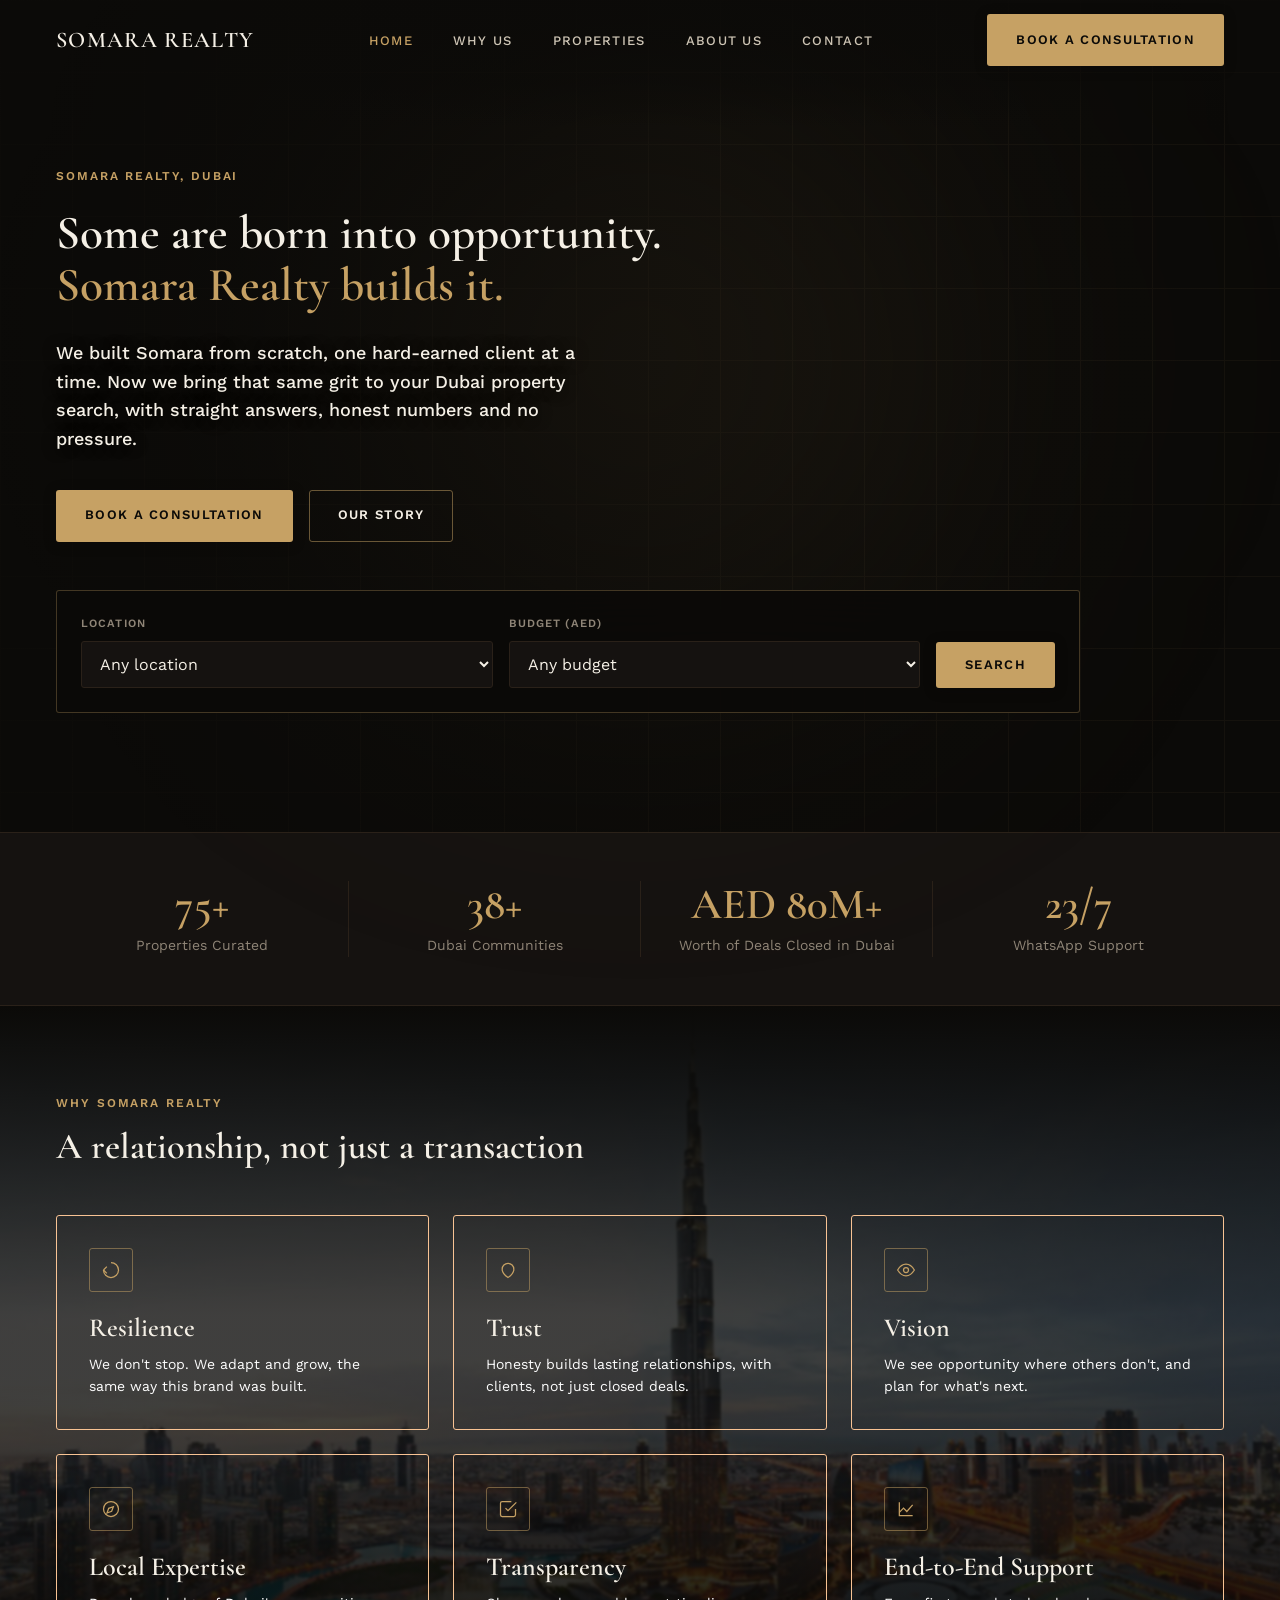
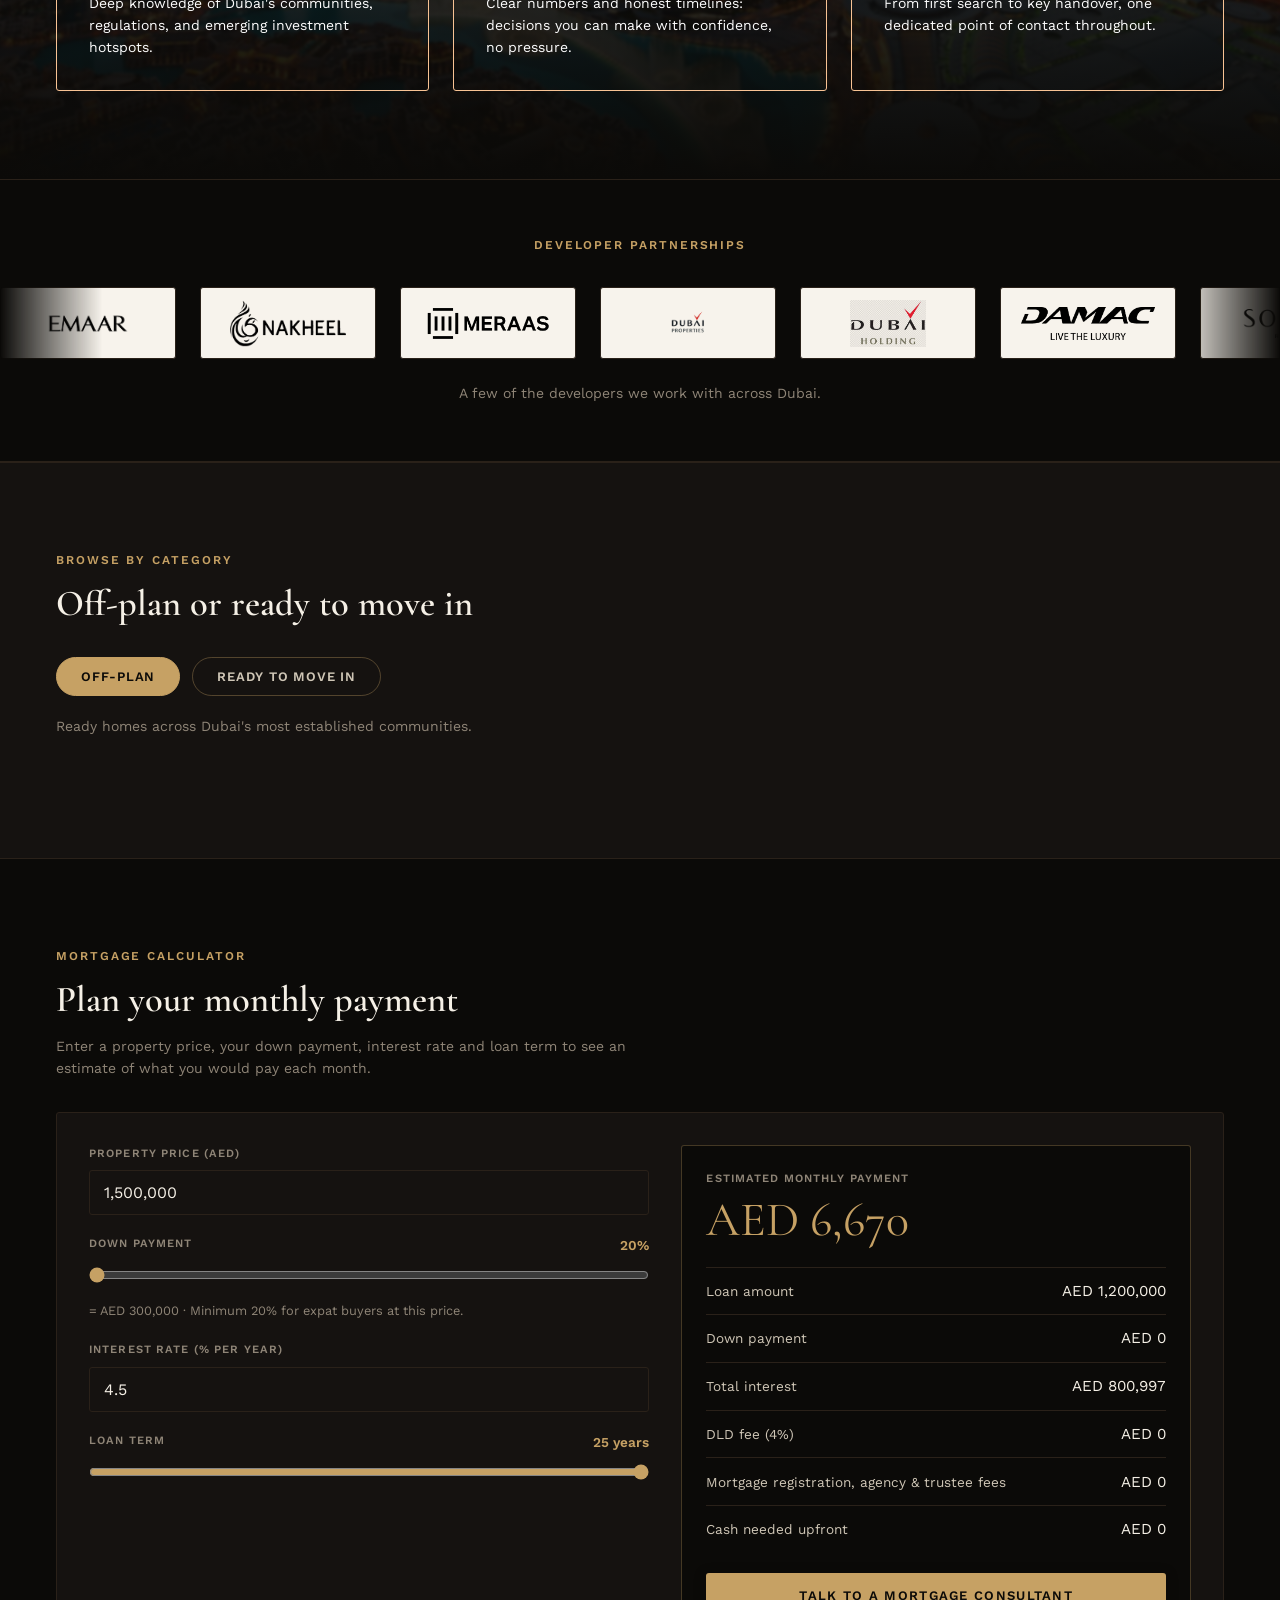
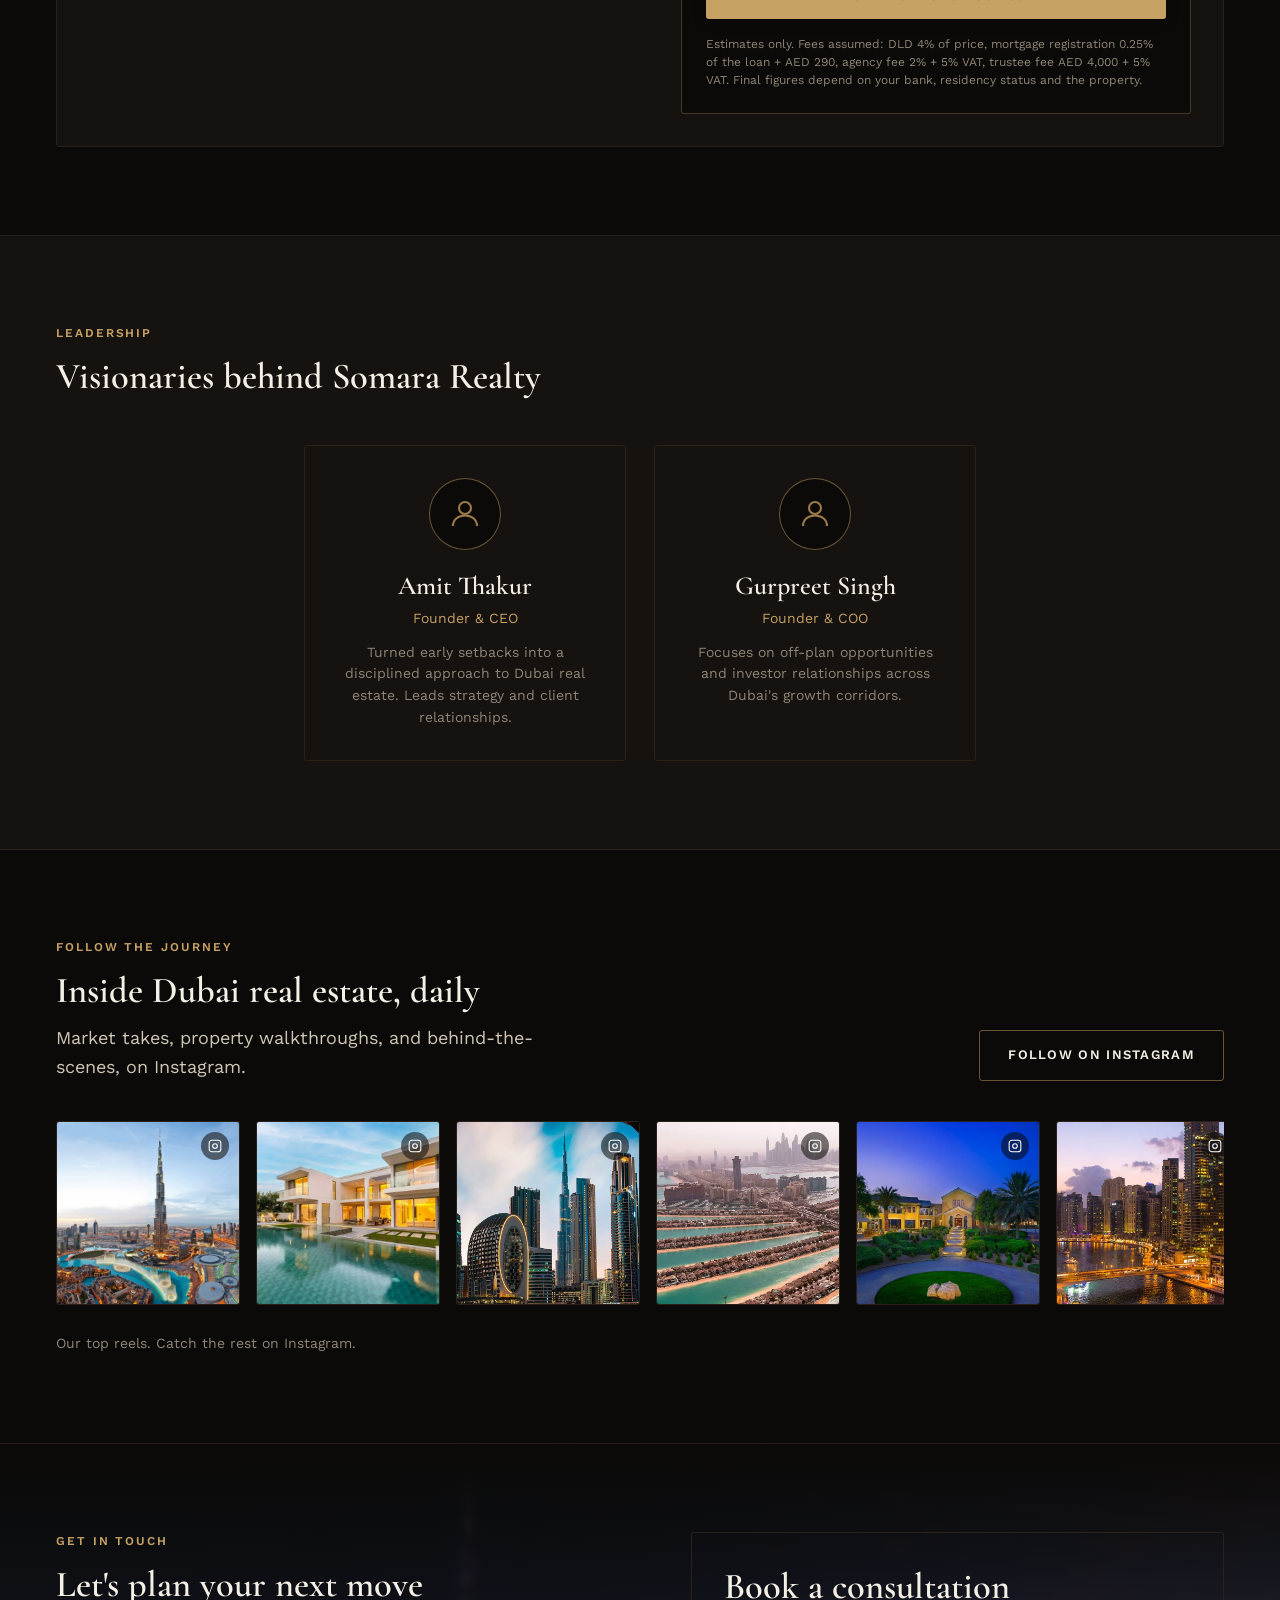
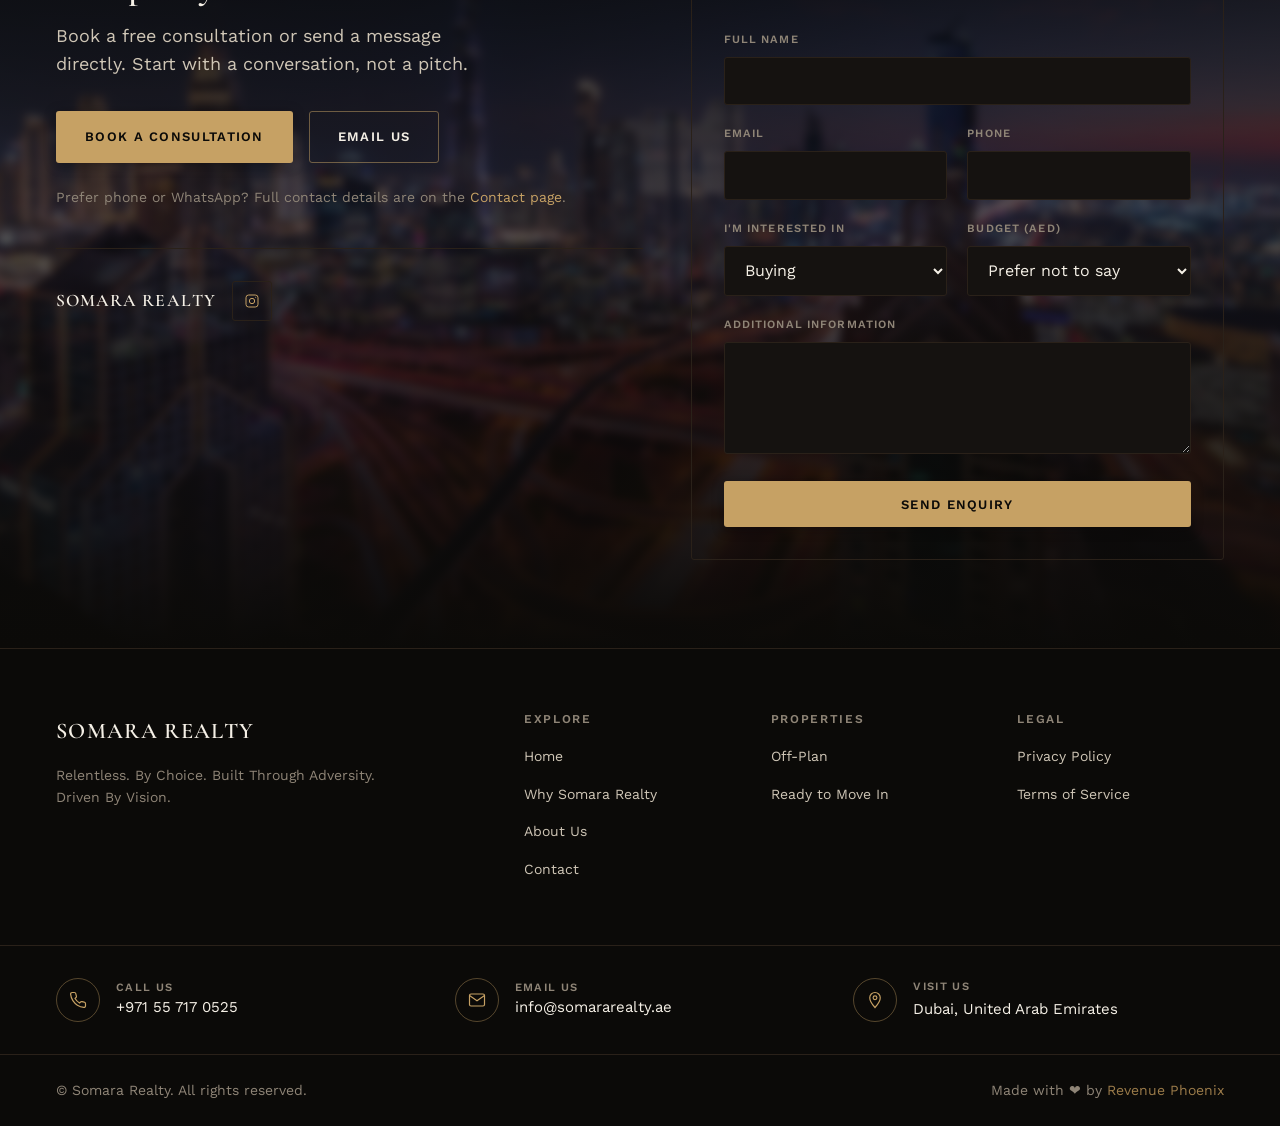
==== commit e433c0aa: "Update index.html" ====
--- a/index.html
+++ b/index.html
@@ -88,7 +88,7 @@
       <div class="hero-content">
         <p class="eyebrow">Somara Realty, Dubai</p>
         <h1><span id="heroLine1">Some are born into opportunity.</span><br><span class="gold" id="heroLine2">Somara Realty builds it.</span></h1>
-        <p class="body-lg" id="heroSubtext">We built Somara from scratch, one hard earned client at a time. Now we bring that same grit to your Dubai property search, with straight answers, honest numbers and no pressure.</p>
+        <p class="body-lg" id="heroSubtext">We built Somara from scratch, one hard-earned client at a time. Now we bring that same grit to your Dubai property search, with straight answers, honest numbers and no pressure.</p>
         <div class="hero-ctas">
           <a href="/contact/" class="btn btn-primary js-open-consultation">Book a Consultation</a>
           <a href="/about/" class="btn btn-outline">Our Story</a>
@@ -330,8 +330,8 @@
 
           <div class="field">
             <label for="mcDownPct">Down payment <span class="mc-val" id="mcDownPctOut">20%</span></label>
-            <input type="range" id="mcDownPct" min="5" max="80" step="1" value="20" />
-            <p class="mc-hint">= <span id="mcDownAmt">AED 300,000</span></p>
+            <input type="range" id="mcDownPct" min="20" max="80" step="1" value="20" />
+            <p class="mc-hint">= <span id="mcDownAmt">AED 300,000</span> &middot; <span id="mcDownMin">Minimum 20% for expat buyers at this price.</span></p>
           </div>
 
           <div class="field">
@@ -350,11 +350,14 @@
           <p class="mc-monthly" id="mcMonthly">AED 0</p>
           <dl class="mc-breakdown">
             <div><dt>Loan amount</dt><dd id="mcLoan">AED 0</dd></div>
+            <div><dt>Down payment</dt><dd id="mcDown">AED 0</dd></div>
             <div><dt>Total interest</dt><dd id="mcInterest">AED 0</dd></div>
-            <div><dt>Total cost (incl. down payment)</dt><dd id="mcTotal">AED 0</dd></div>
+            <div><dt>DLD fee (4%)</dt><dd id="mcDld">AED 0</dd></div>
+            <div><dt>Mortgage registration, agency &amp; trustee fees</dt><dd id="mcOtherFees">AED 0</dd></div>
+            <div class="mc-total-row"><dt>Cash needed upfront</dt><dd id="mcCash">AED 0</dd></div>
           </dl>
           <button type="button" class="btn btn-primary" id="mcConsultBtn">Talk to a mortgage consultant</button>
-          <p class="mc-note">Indicative estimate only. Actual rates, eligibility and down payment rules depend on the bank and your profile.</p>
+          <p class="mc-note">Estimates only. Fees assumed: DLD 4% of price, mortgage registration 0.25% of the loan + AED 290, agency fee 2% + 5% VAT, trustee fee AED 4,000 + 5% VAT. Final figures depend on your bank, residency status and the property.</p>
         </div>
       </div>
     </div>
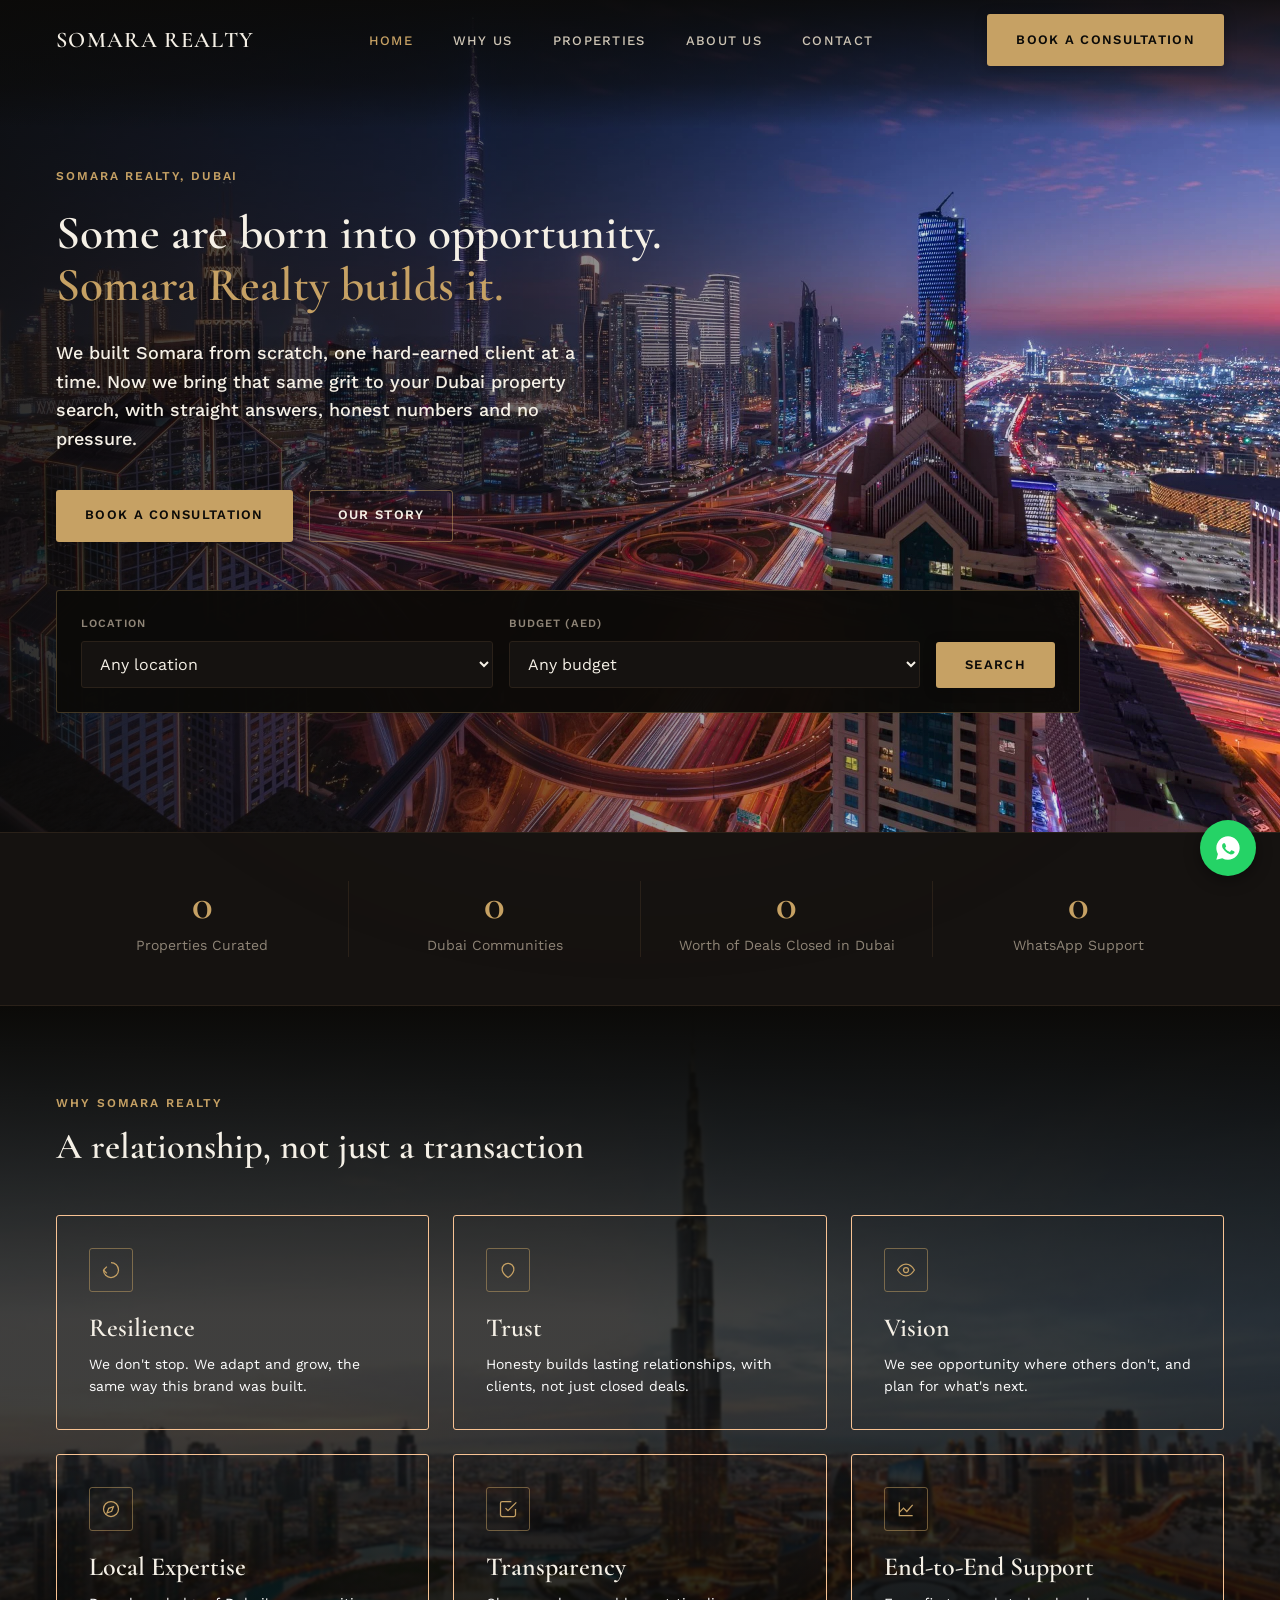
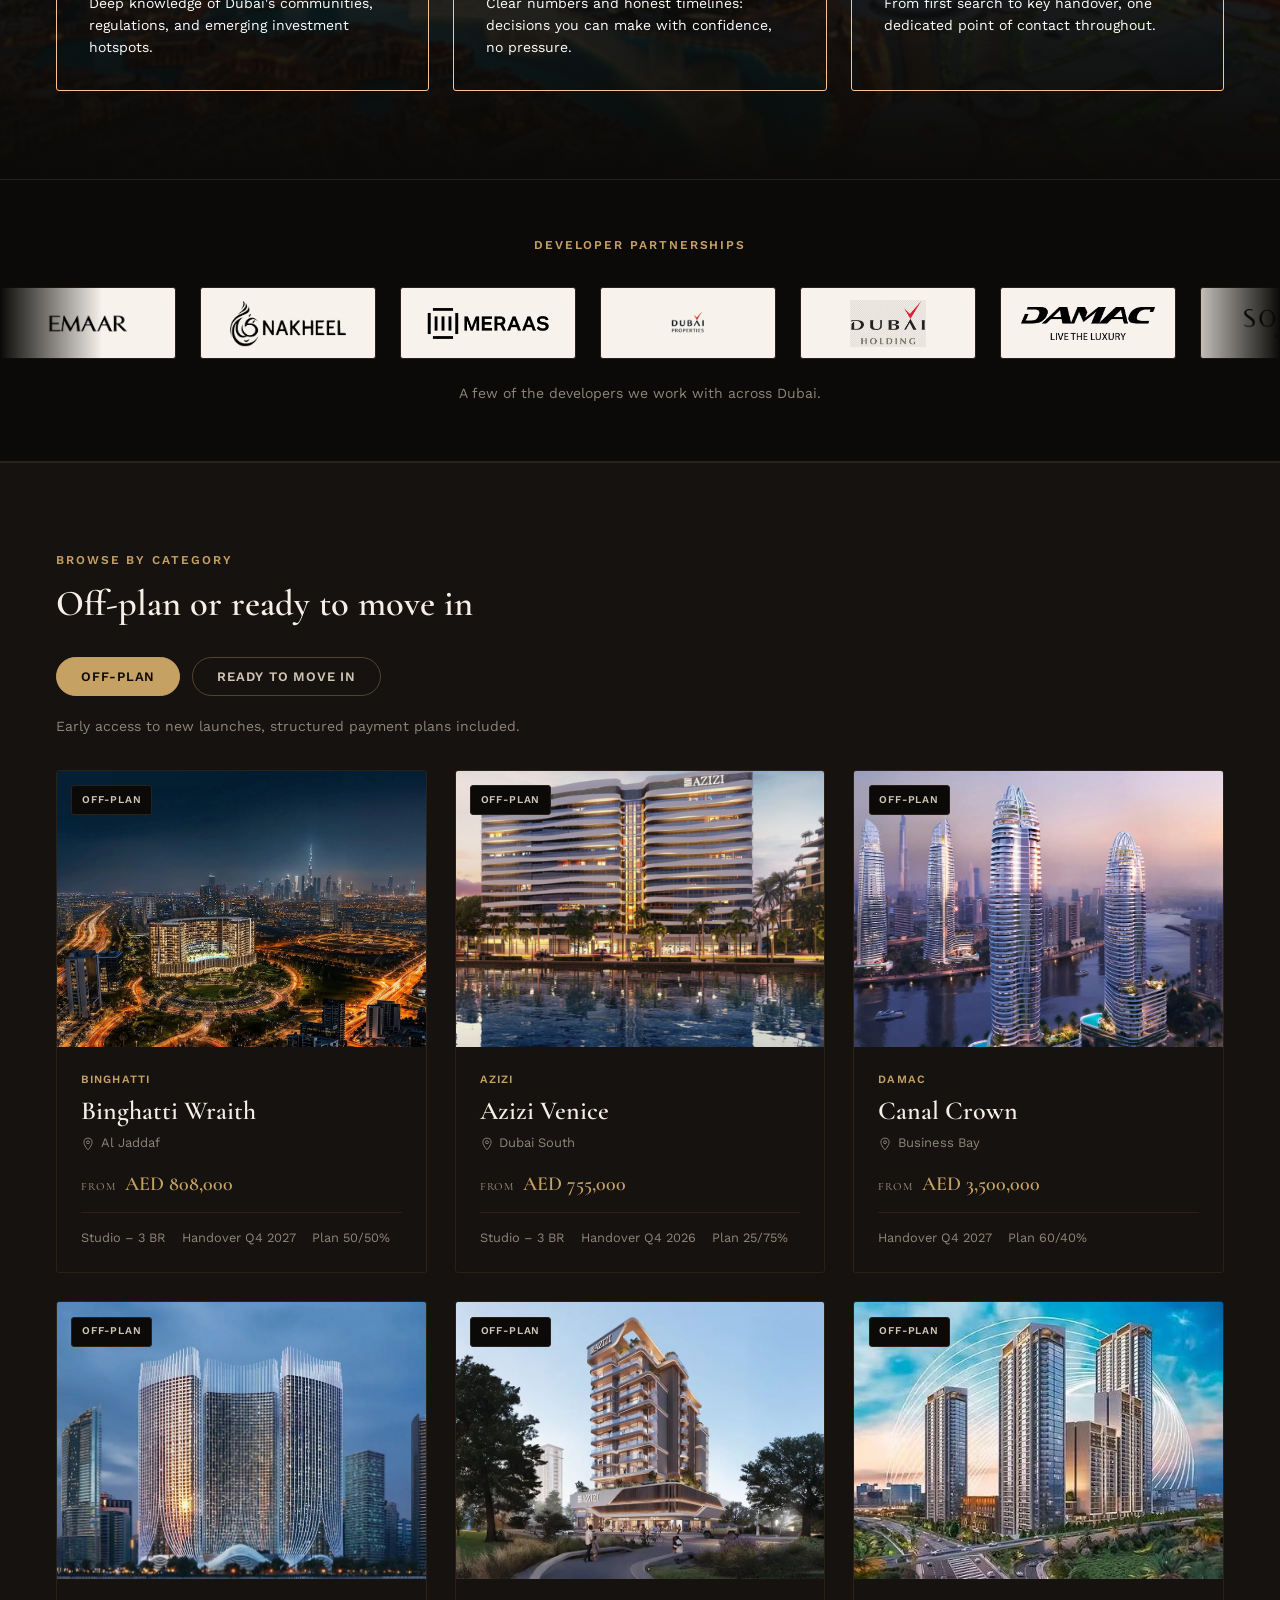
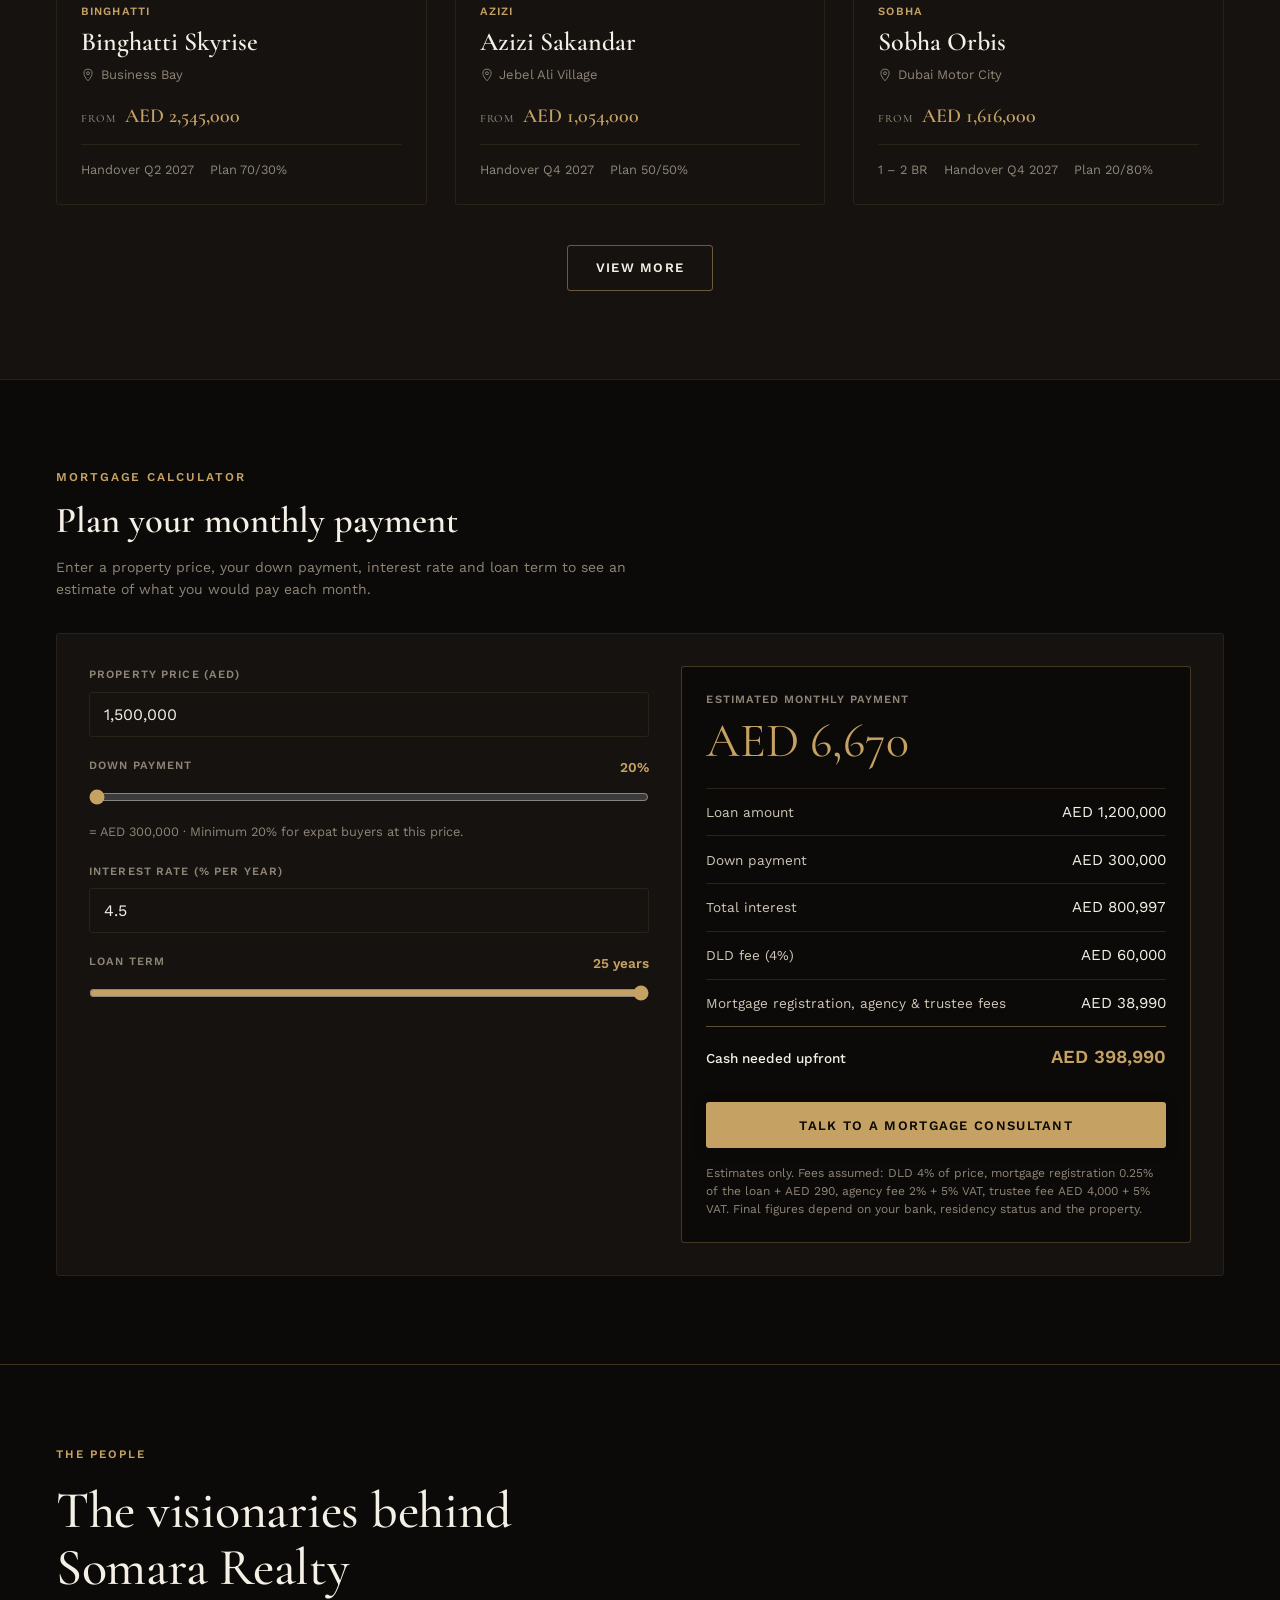
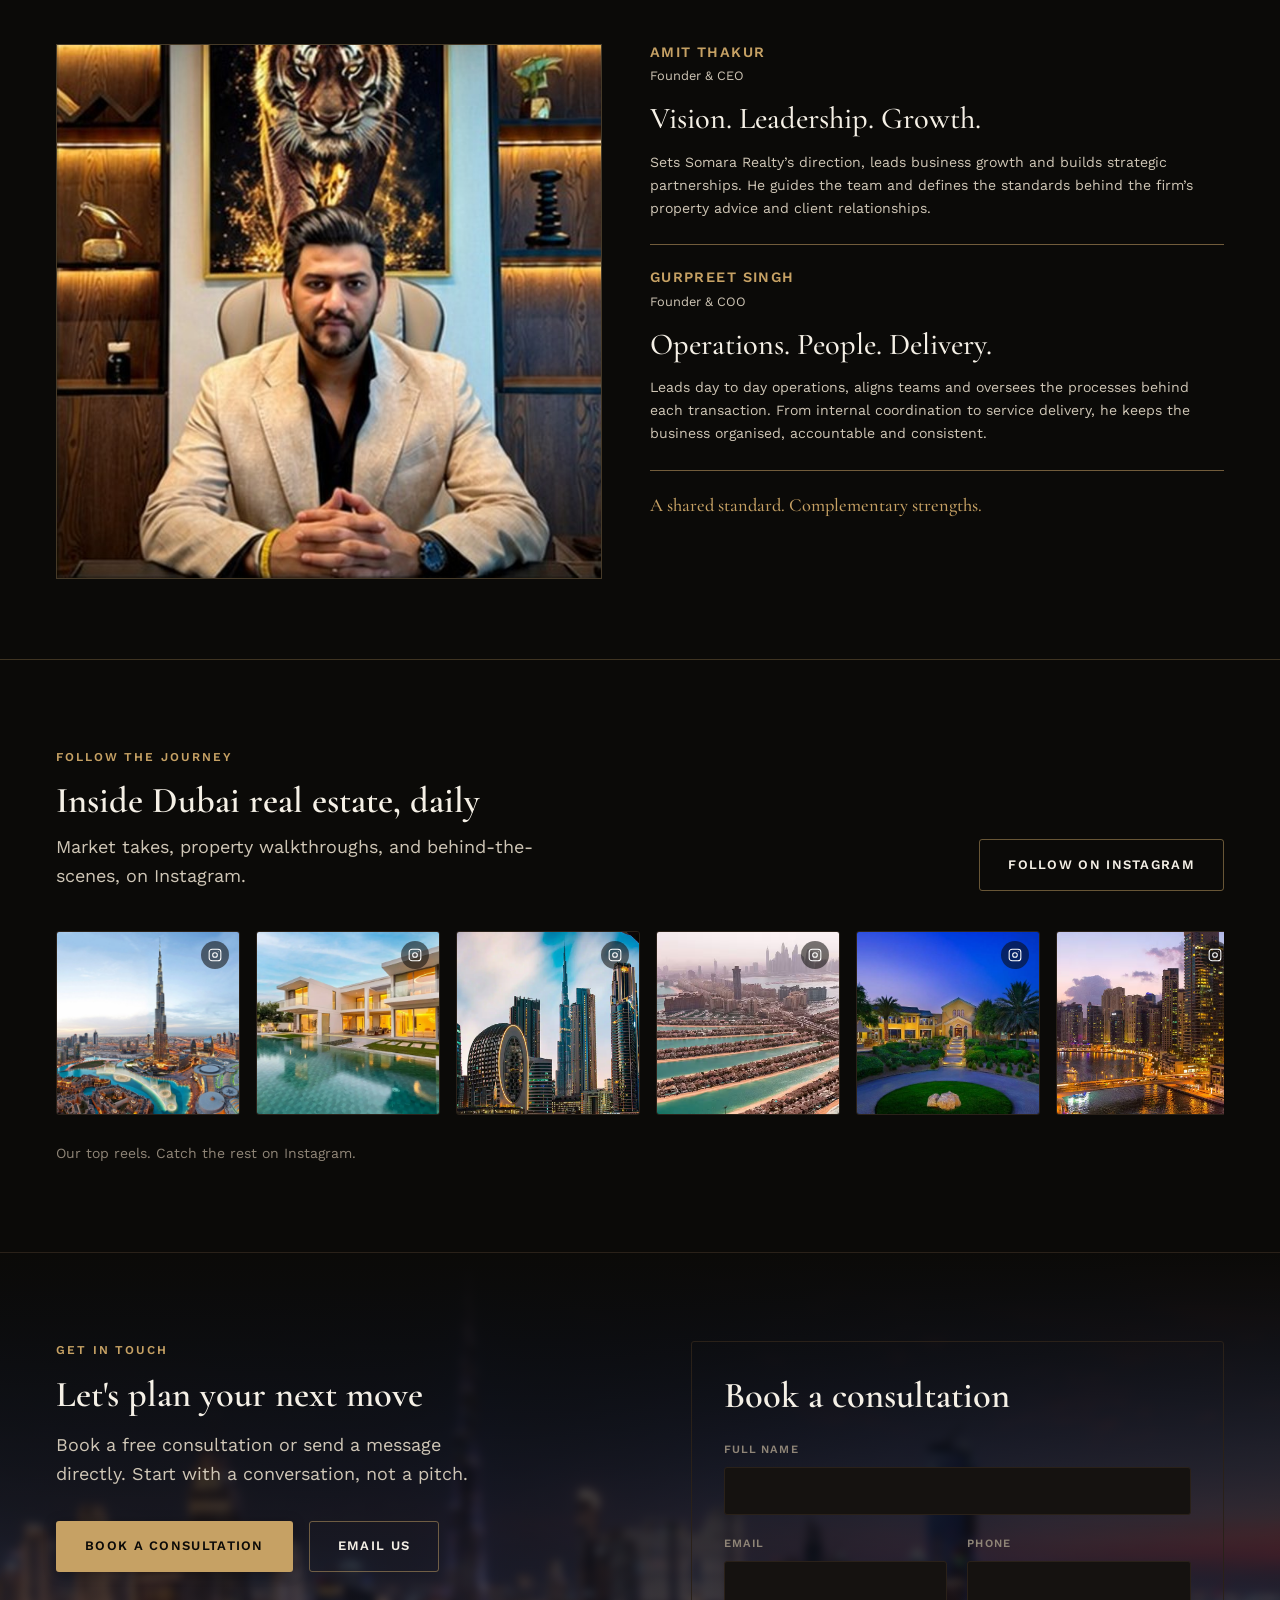
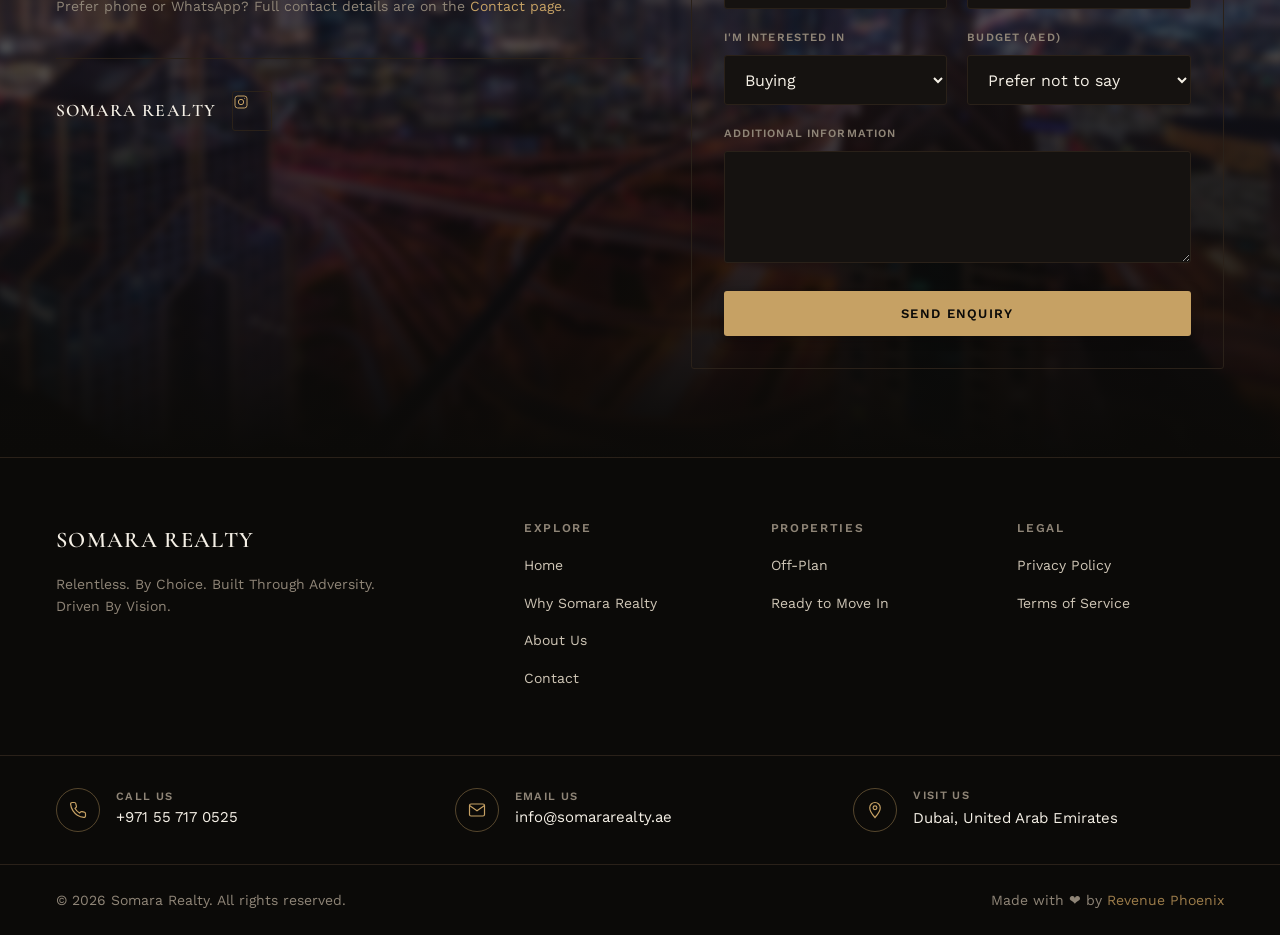
==== commit 077322e3: "Update index.html" ====
--- a/index.html
+++ b/index.html
@@ -24,6 +24,7 @@
 <link rel="preconnect" href="https://fonts.gstatic.com" crossorigin>
 <link href="https://fonts.googleapis.com/css2?family=Cormorant+Garamond:ital,wght@0,500;0,600;0,700;1,500;1,600&family=Work+Sans:wght@400;500;600&display=swap" rel="stylesheet">
 <link rel="stylesheet" href="/css/styles.css" />
+<link rel="stylesheet" href="/css/about.css" />
   <meta name="google-site-verification" content="qRBqcxrDloYZE4jG4JwjVEOsg1qhoG0nGX3E5rW4u58" />
   <link rel="preload" href="/content/hero.json" as="fetch" crossorigin="anonymous" />
 </head>
@@ -396,26 +397,33 @@
   </section>
   -->
 
-  <section class="section" style="background:var(--ink-2); border-top:1px solid var(--ink-3); border-bottom:1px solid var(--ink-3);" aria-labelledby="visionaries-heading">
-    <div class="container">
-      <p class="eyebrow">Leadership</p>
-      <h2 id="visionaries-heading" style="margin-top:0.75rem">Visionaries behind Somara Realty</h2>
-      <div class="realtor-grid realtor-grid--pair">
-        <div class="card-outlined realtor-card">
-          <div class="realtor-avatar" aria-hidden="true"><svg viewBox="0 0 24 24" fill="none" stroke="currentColor" stroke-width="1.4"><circle cx="12" cy="8" r="4"/><path d="M4 20c0-4.4 3.6-7 8-7s8 2.6 8 7"/></svg></div>
-          <h3>Amit Thakur</h3>
-          <p class="body-sm realtor-role">Founder &amp; CEO</p>
-          <p class="body-sm" style="margin-top:0.75rem;">Turned early setbacks into a disciplined approach to Dubai real estate. Leads strategy and client relationships.</p>
-        </div>
-        <div class="card-outlined realtor-card">
-          <div class="realtor-avatar" aria-hidden="true"><svg viewBox="0 0 24 24" fill="none" stroke="currentColor" stroke-width="1.4"><circle cx="12" cy="8" r="4"/><path d="M4 20c0-4.4 3.6-7 8-7s8 2.6 8 7"/></svg></div>
-          <h3>Gurpreet Singh</h3>
-          <p class="body-sm realtor-role">Founder &amp; COO</p>
-          <p class="body-sm" style="margin-top:0.75rem;">Focuses on off-plan opportunities and investor relationships across Dubai's growth corridors.</p>
-        </div>
-      </div>
-    </div>
-  </section>
+  <div class="ab">
+  <section class="ab-section" aria-labelledby="visionaries-heading" style="border-top:1px solid var(--ab-line);">
+    <div class="ab-wrap">
+      <p class="ab-eyebrow">The people</p>
+      <h2 class="ab-h2" id="visionaries-heading">The visionaries behind<br>Somara Realty</h2>
+
+      <div class="ab-people-grid">
+        <figure class="ab-people-photo"><img src="/images/about/amit-portrait.jpg" alt="Amit Thakur, Founder and CEO, at his desk" loading="lazy" onerror="this.style.display='none'" /></figure>
+        <div>
+          <div class="ab-person">
+            <h3 class="ab-name">Amit Thakur</h3>
+            <p class="ab-role">Founder &amp; CEO</p>
+            <p class="ab-tagline">Vision. Leadership. Growth.</p>
+            <p class="ab-bio">Sets Somara Realty&rsquo;s direction, leads business growth and builds strategic partnerships. He guides the team and defines the standards behind the firm&rsquo;s property advice and client relationships.</p>
+          </div>
+          <div class="ab-person">
+            <h3 class="ab-name">Gurpreet Singh</h3>
+            <p class="ab-role">Founder &amp; COO</p>
+            <p class="ab-tagline">Operations. People. Delivery.</p>
+            <p class="ab-bio">Leads day to day operations, aligns teams and oversees the processes behind each transaction. From internal coordination to service delivery, he keeps the business organised, accountable and consistent.</p>
+          </div>
+          <p class="ab-shared">A shared standard. Complementary strengths.</p>
+        </div>
+      </div>
+    </div>
+  </section>
+  </div>
   
   <section class="section" aria-labelledby="insta-heading">
     <div class="container">
--- a/css/styles.css
+++ b/css/styles.css
@@ -1331,3 +1331,11 @@
   font-weight: 500;
   line-height: 1.5;
 }
+/* Oct 18: mortgage calculator, buying costs */
+.mc-breakdown > div.mc-total-row { border-top-color: rgba(198, 161, 100, 0.45); padding-top: 0.9rem; }
+.mc-breakdown > div.mc-total-row dt { color: var(--ivory); font-weight: 500; }
+.mc-breakdown > div.mc-total-row dd { color: var(--gold); font-size: 1.15rem; font-weight: 600; }
+.mc-hint #mcDownMin { display: inline-block; }
+.mc-breakdown dd { white-space: nowrap; }
+.mc-breakdown dt { min-width: 0; }
+.mortgage-result .btn { white-space: normal; text-align: center; padding-inline: 1rem; }
--- a/css/about.css
+++ b/css/about.css
@@ -0,0 +1,260 @@
+/* =========================================================
+   About page (about/index.html), editorial layout.
+   Loads after styles.css and reuses its colour tokens and fonts.
+   All classes are prefixed "ab-" so nothing else on the site is touched.
+   ========================================================= */
+
+.ab { --ab-pad: 1.5rem; --ab-line: rgba(198, 161, 100, 0.28); --ab-gold-line: rgba(198, 161, 100, 0.55); background: var(--ink); }
+@media (min-width: 768px)  { .ab { --ab-pad: 2.5rem; } }
+@media (min-width: 1200px) { .ab { --ab-pad: 3.5rem; } }
+
+/* shared building blocks ---------------------------------- */
+.ab-wrap { max-width: var(--container-max); margin-inline: auto; padding-inline: var(--ab-pad); }
+.ab-section { padding-block: 4rem; border-bottom: 1px solid var(--ab-line); }
+@media (min-width: 768px) { .ab-section { padding-block: 5rem; } }
+
+.ab-eyebrow {
+  display: flex;
+  align-items: center;
+  gap: 1rem;
+  font-family: var(--font-sans);
+  font-weight: 600;
+  font-size: 0.72rem;
+  letter-spacing: 0.16em;
+  text-transform: uppercase;
+  color: var(--gold);
+}
+
+.ab h1, .ab h2, .ab h3 { font-weight: 500; letter-spacing: -0.005em; }
+.ab-h2 { font-size: clamp(2rem, 1.2rem + 3vw, 3.25rem); line-height: 1.08; margin-top: 1.25rem; color: var(--ivory); }
+.ab-sub { margin-top: 1rem; font-size: 1.05rem; line-height: 1.6; color: var(--ivory-dim); }
+
+.ab-link {
+  display: inline-flex;
+  align-items: center;
+  gap: 0.5rem;
+  font-size: 0.85rem;
+  font-weight: 500;
+  color: var(--gold);
+  padding-bottom: 0.3rem;
+  border-bottom: 1px solid var(--gold);
+  transition: color 150ms var(--ease), border-color 150ms var(--ease);
+}
+.ab-link:hover { color: var(--gold-bright); border-color: var(--gold-bright); }
+
+/* 01 · hero ------------------------------------------------ */
+.ab-hero {
+  display: grid;
+  grid-template-columns: 1fr;
+  padding-top: 5rem;               /* clears the fixed header */
+  border-bottom: 1px solid var(--ab-line);
+}
+.ab-hero-text {
+  padding: 2.5rem var(--ab-pad) 3rem;
+  display: flex;
+  flex-direction: column;
+  justify-content: center;
+}
+.ab-hero h1 {
+  margin-top: 1.5rem;
+  font-size: clamp(3rem, 2rem + 4.5vw, 5.25rem);
+  line-height: 1.02;
+  color: var(--ivory);
+}
+.ab-quote {
+  margin-top: 1.75rem;
+  font-family: var(--font-display);
+  font-weight: 500;
+  font-size: clamp(1.35rem, 1rem + 1.4vw, 1.9rem);
+  line-height: 1.3;
+  color: var(--ivory);
+  max-width: 30rem;
+}
+.ab-lead { margin-top: 1.5rem; max-width: 30rem; font-size: 0.98rem; line-height: 1.7; color: var(--ivory-dim); }
+.ab-follow {
+  margin-top: 2rem;
+  padding-top: 1.5rem;
+  border-top: 1px solid var(--ab-gold-line);
+  max-width: 30rem;
+  display: flex;
+  align-items: center;
+  gap: 1rem;
+}
+.ab-follow svg { flex: none; width: 1.75rem; height: 1.75rem; color: var(--gold); }
+.ab-follow strong { display: block; font-weight: 600; font-size: 0.95rem; color: var(--gold); }
+.ab-follow span { display: block; margin-top: 0.15rem; font-size: 0.82rem; color: var(--ivory-dim); }
+.ab-hero .ab-link { margin-top: 2rem; align-self: flex-start; }
+
+.ab-hero-photo { position: relative; margin: 0; aspect-ratio: 4 / 5; background: var(--ink-2); overflow: hidden; }
+.ab-hero-photo img { width: 100%; height: 100%; object-fit: cover; object-position: center top; display: block; }
+.ab-hero-photo::after {
+  content: ""; position: absolute; inset: auto 0 0 0; height: 35%;
+  background: linear-gradient(0deg, rgba(11,10,8,0.75) 0%, rgba(11,10,8,0) 100%);
+}
+.ab-hero-photo figcaption {
+  position: absolute; left: 1.25rem; bottom: 1rem; z-index: 1;
+  font-size: 0.78rem; line-height: 1.4; color: var(--ivory);
+}
+@media (min-width: 768px) {
+  /* Photo stays inside the page margins (same width as the rest of the page) */
+  .ab-hero {
+    grid-template-columns: 1fr 1fr;
+    gap: clamp(2rem, 5vw, 4.5rem);
+    align-items: center;
+    max-width: var(--container-max);
+    margin-inline: auto;
+    padding-inline: var(--ab-pad);
+    padding-bottom: 4rem;
+    border-bottom: 0;
+  }
+  .ab-hero-text { padding: 3rem 0; }
+  .ab-hero-photo { aspect-ratio: 4 / 5; max-height: 38rem; width: 100%; justify-self: end; border-radius: 4px; }
+  .ab-hero + .ab-section { border-top: 1px solid var(--ab-line); }
+}
+
+/* 02 · three markets ---------------------------------------- */
+.ab-markets-head { display: flex; flex-wrap: wrap; align-items: flex-end; justify-content: space-between; gap: 1rem; }
+.ab-aside { font-size: 0.78rem; color: var(--stone); }
+.ab-markets-grid { margin-top: 2.5rem; display: grid; grid-template-columns: 1fr; gap: 1.25rem; }
+.ab-market { display: grid; grid-template-columns: 7.5rem 1fr; gap: 1.1rem; align-items: center; }
+.ab-market-top { position: relative; }
+.ab-market-media { aspect-ratio: 1 / 1; overflow: hidden; background: var(--ink-2); }
+.ab-market-media img { width: 100%; height: 100%; object-fit: cover; display: block; }
+.ab-node { display: none; }
+.ab-market-body { text-align: left; }
+.ab-market-label { font-size: 0.72rem; font-weight: 600; letter-spacing: 0.16em; text-transform: uppercase; color: var(--gold); }
+.ab-market-num { margin-top: 0.3rem; font-family: var(--font-display); font-weight: 500; font-size: clamp(2rem, 1.4rem + 2.4vw, 3.4rem); line-height: 1.05; color: var(--gold); }
+.ab-market-what { margin-top: 0.45rem; font-size: 0.95rem; color: var(--ivory); }
+.ab-market-note { margin-top: 0.2rem; font-size: 0.82rem; color: var(--ivory-dim); }
+
+@media (min-width: 700px) {
+  .ab-markets-grid { grid-template-columns: repeat(3, 1fr); gap: 1.5rem; margin-top: 3rem; }
+  .ab-market { display: block; text-align: center; }
+  .ab-market-media { aspect-ratio: 1.05 / 1; }
+  .ab-market-body { text-align: center; padding-top: 2.6rem; }
+  /* gold timeline running through the numbered circles */
+  .ab-market-top::after {
+    content: ""; position: absolute; bottom: 0; height: 1px; background: var(--gold);
+    left: -0.75rem; right: -0.75rem;
+  }
+  .ab-market:first-child .ab-market-top::after { left: 0; }
+  .ab-market:last-child .ab-market-top::after { right: 0; }
+  .ab-node {
+    display: flex; align-items: center; justify-content: center;
+    position: absolute; left: 50%; top: 100%; z-index: 2;
+    width: 2.1rem; height: 2.1rem; border-radius: 50%;
+    border: 1px solid var(--gold); background: var(--ink); color: var(--gold);
+    font-size: 0.7rem; font-weight: 500; letter-spacing: 0.04em;
+    transform: translate(-50%, -50%);
+  }
+}
+
+/* 03 · client experience ------------------------------------ */
+.ab-client-grid { display: grid; grid-template-columns: 1fr; gap: 2.5rem; }
+.ab-client-photo { margin-top: 2rem; aspect-ratio: 16 / 9; background: var(--ink-2); overflow: hidden; }
+.ab-client-photo img { width: 100%; height: 100%; object-fit: cover; display: block; }
+.ab-points { display: grid; align-content: end; }
+.ab-point { display: grid; grid-template-columns: 3rem 1fr; gap: 0.5rem 1rem; padding: 1.25rem 0; border-top: 1px solid var(--ab-gold-line); }
+.ab-point-num { font-family: var(--font-display); font-weight: 500; font-size: 1.6rem; line-height: 1; color: var(--gold); }
+.ab-point h3 { font-size: 1.3rem; line-height: 1.2; color: var(--ivory); }
+.ab-point p { margin-top: 0.6rem; font-size: 0.85rem; line-height: 1.6; color: var(--ivory-dim); }
+@media (min-width: 900px) {
+  .ab-client-grid { grid-template-columns: 1.35fr 1fr; gap: 3rem; align-items: stretch; }
+  .ab-points { padding-left: 1rem; }
+  .ab-point { grid-template-columns: 4rem 1fr; }
+}
+
+.ab-strip {
+  margin-top: 3.5rem;
+  border-top: 1px solid var(--ab-gold-line);
+  border-bottom: 1px solid var(--ab-gold-line);
+  padding-block: 1.25rem;
+  display: grid; grid-template-columns: 1fr; gap: 0.9rem; align-items: center;
+}
+.ab-strip-tag { font-size: 0.78rem; font-weight: 600; letter-spacing: 0.12em; text-transform: uppercase; color: var(--gold); }
+.ab-strip-types { font-size: 0.82rem; color: var(--ivory-dim); }
+.ab-strip-range { font-size: 0.82rem; font-weight: 600; letter-spacing: 0.06em; color: var(--gold); }
+.ab-strip .btn { justify-self: stretch; width: 100%; box-sizing: border-box; min-width: 0; white-space: normal; }
+@media (min-width: 900px) {
+  .ab-strip { grid-template-columns: auto auto auto 1fr; gap: 0; }
+  .ab-strip > * { padding-inline: 1.75rem; }
+  .ab-strip > *:first-child { padding-left: 0; }
+  .ab-strip > *:not(:first-child):not(:last-child) { border-left: 1px solid var(--ab-gold-line); }
+  .ab-strip > *:last-child { justify-self: end; padding-right: 0; border-left: 1px solid var(--ab-gold-line); }
+  .ab-strip .btn { justify-self: end; width: auto; white-space: nowrap; }
+}
+
+/* 04 · principles ------------------------------------------- */
+.ab-principles { position: relative; overflow: hidden; isolation: isolate; }
+.ab-principles::before {
+  content: ""; position: absolute; inset: 0; z-index: -2;
+  background: url("/images/properties/palm-jumeirah-media-3-dtcm.avif") center / cover no-repeat;
+  filter: brightness(0.5) saturate(1.05);
+}
+.ab-principles::after {
+  content: ""; position: absolute; inset: 0; z-index: -1;
+  background: linear-gradient(180deg, rgba(11,10,8,0.7) 0%, rgba(11,10,8,0.35) 45%, rgba(11,10,8,0.8) 100%);
+}
+.ab-cards { margin-top: 2.5rem; display: grid; grid-template-columns: 1fr; gap: 1rem; }
+.ab-card {
+  border: 1px solid var(--ab-gold-line);
+  border-radius: 10px;
+  background: rgba(11, 10, 8, 0.5);
+  -webkit-backdrop-filter: blur(6px);
+  backdrop-filter: blur(6px);
+  padding: 1.1rem 1.25rem 1.25rem;
+}
+.ab-card-head { display: flex; align-items: center; gap: 0.9rem; }
+.ab-card-head span { font-family: var(--font-display); font-weight: 500; font-size: 1.4rem; color: var(--gold); line-height: 1; }
+.ab-card h3 { margin-top: 0.9rem; font-size: 1.55rem; color: var(--ivory); }
+.ab-card p { margin-top: 0.5rem; font-size: 0.86rem; line-height: 1.6; color: var(--ivory-dim); }
+.ab-pullquote {
+  display: flex; align-items: center;
+  padding: 0.5rem 0 0.5rem 1.5rem;
+  border-left: 1px solid var(--ab-gold-line);
+  font-family: var(--font-display); font-style: italic; font-weight: 500;
+  font-size: clamp(1.6rem, 1.1rem + 1.6vw, 2.1rem); line-height: 1.25;
+  color: var(--gold-bright);
+}
+@media (min-width: 560px) { .ab-cards { grid-template-columns: repeat(2, 1fr); } .ab-pullquote { grid-column: 1 / -1; padding-block: 1rem; } }
+@media (min-width: 960px) {
+  .ab-cards { grid-template-columns: repeat(3, 1fr); gap: 1.1rem; }
+  .ab-pullquote { grid-column: auto; padding-left: 2rem; }
+}
+
+/* 05 · the people ------------------------------------------- */
+.ab-people-grid { margin-top: 2.5rem; display: grid; grid-template-columns: 1fr; gap: 2rem; align-items: stretch; }
+.ab-people-photo { margin: 0; background: var(--ink-2); overflow: hidden; border: 1px solid var(--ab-line); }
+.ab-people-photo img { width: 100%; height: 100%; min-height: 20rem; object-fit: cover; object-position: center top; display: block; }
+.ab-person { padding-block: 1.5rem; border-top: 1px solid var(--ab-gold-line); }
+.ab-person:first-child { border-top: 0; padding-top: 0; }
+.ab-person h3.ab-name { font-family: var(--font-sans); font-size: 0.9rem; font-weight: 600; letter-spacing: 0.1em; text-transform: uppercase; color: var(--gold); }
+.ab-role { margin-top: 0.3rem; font-size: 0.8rem; color: var(--ivory-dim); }
+.ab-tagline { margin-top: 0.9rem; font-family: var(--font-display); font-weight: 500; font-size: clamp(1.5rem, 1.1rem + 1.2vw, 1.9rem); line-height: 1.2; color: var(--ivory); }
+.ab-person p.ab-bio { margin-top: 0.8rem; font-size: 0.88rem; line-height: 1.65; color: var(--ivory-dim); }
+.ab-shared { padding-top: 1.25rem; border-top: 1px solid var(--ab-gold-line); font-family: var(--font-display); font-weight: 500; font-size: 1.15rem; color: var(--gold); }
+@media (min-width: 800px) {
+  .ab-people-grid { grid-template-columns: 0.95fr 1fr; gap: 3rem; margin-top: 3rem; }
+  .ab-people-photo img { min-height: 100%; }
+}
+
+/* 06 · next chapter ------------------------------------------ */
+.ab-cta { position: relative; overflow: hidden; isolation: isolate; border-bottom: 0; }
+.ab-cta::before {
+  content: ""; position: absolute; inset: 0; z-index: -2;
+  background: url("/images/properties/dubai-marina-1560x10002.avif") center / cover no-repeat;
+}
+.ab-cta::after {
+  content: ""; position: absolute; inset: 0; z-index: -1;
+  background: linear-gradient(90deg, rgba(11,10,8,0.88) 0%, rgba(11,10,8,0.55) 55%, rgba(11,10,8,0.25) 100%),
+              linear-gradient(180deg, rgba(11,10,8,0.5) 0%, rgba(11,10,8,0) 40%, rgba(11,10,8,0.7) 100%);
+}
+.ab-cta .ab-section-inner { padding-block: 1rem; }
+.ab-cta h2 { max-width: 12ch; }
+.ab-cta .ab-sub { color: var(--ivory); max-width: 26rem; }
+.ab-cta-btns { margin-top: 2rem; display: flex; flex-wrap: wrap; gap: 0.9rem; }
+.ab-cta-btns .btn { flex: 1 1 14rem; max-width: 18rem; justify-content: center; }
+.ab-contact-lines { margin-top: 2rem; display: grid; gap: 0.8rem; }
+.ab-contact-lines a { display: inline-flex; align-items: center; gap: 0.8rem; font-size: 0.92rem; color: var(--ivory); }
+.ab-contact-lines a:hover { color: var(--gold); }
+.ab-contact-lines svg { flex: none; width: 1.1rem; height: 1.1rem; color: var(--gold); }
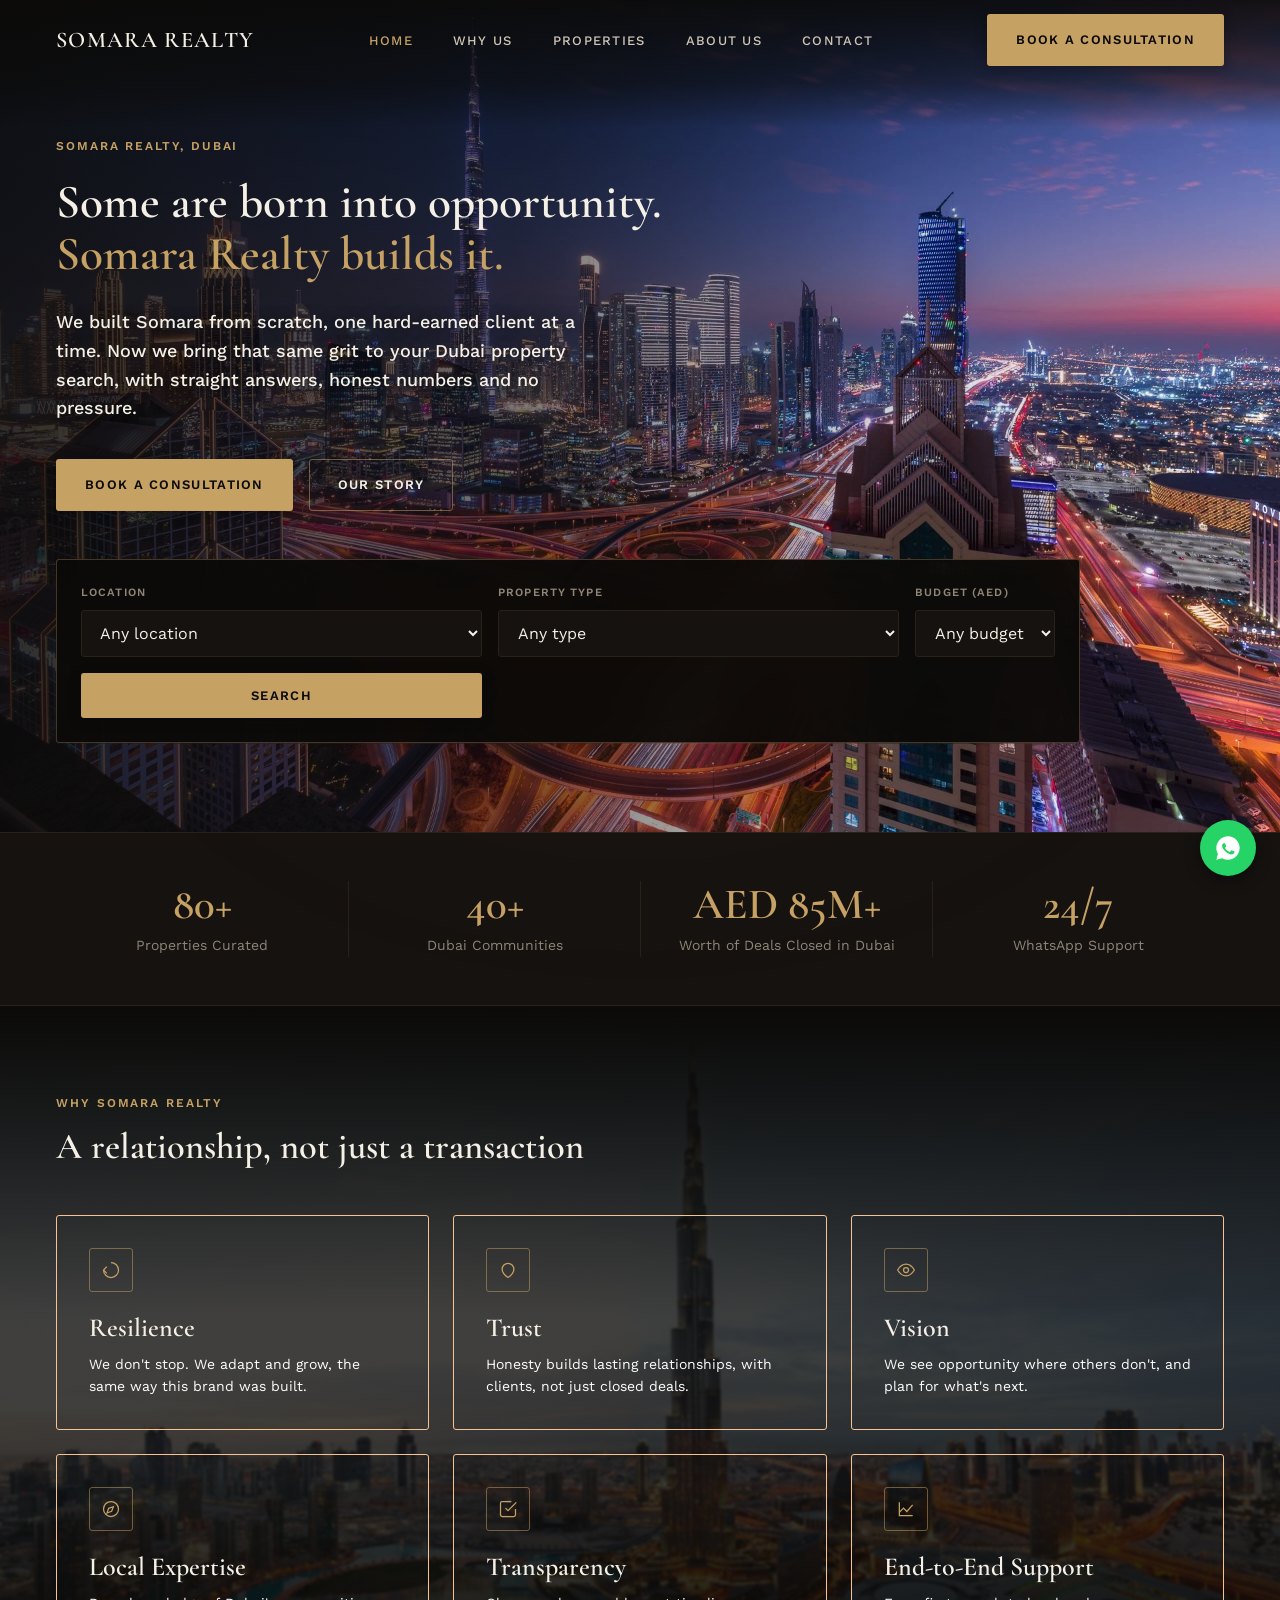
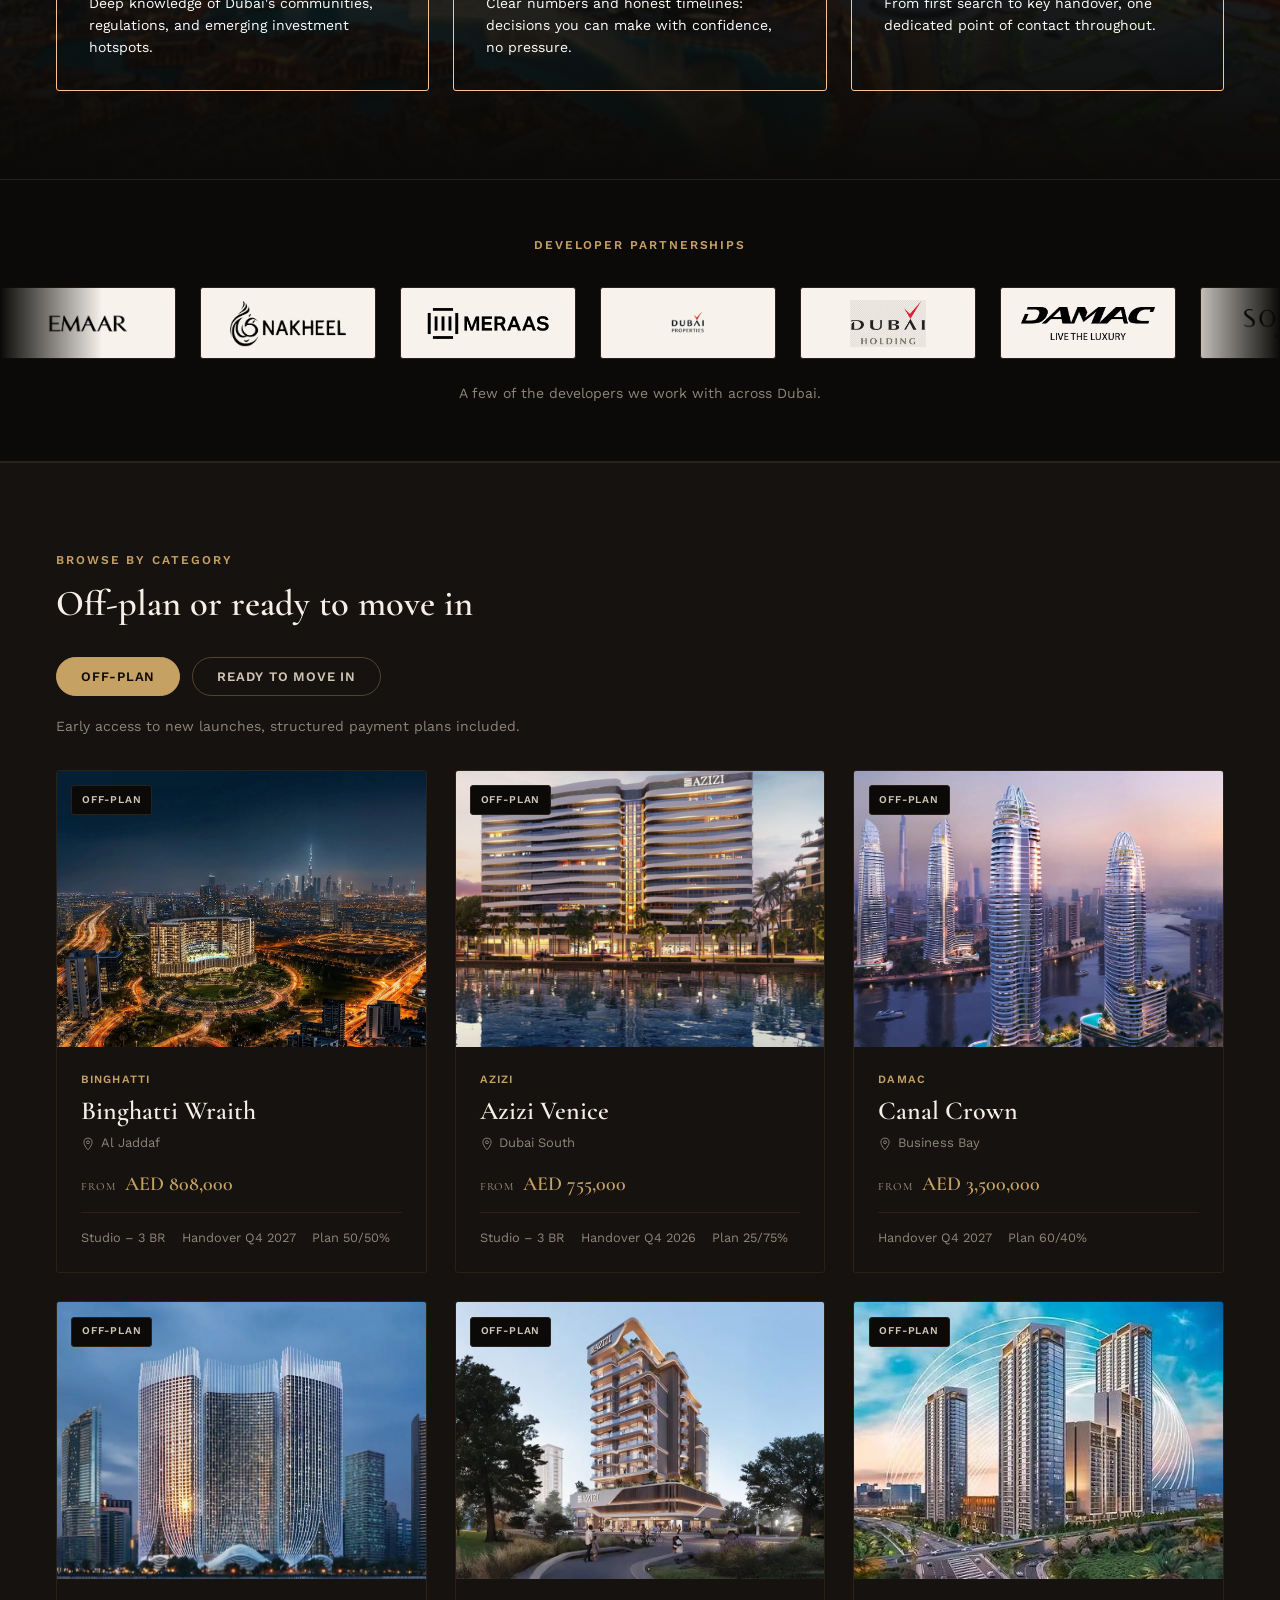
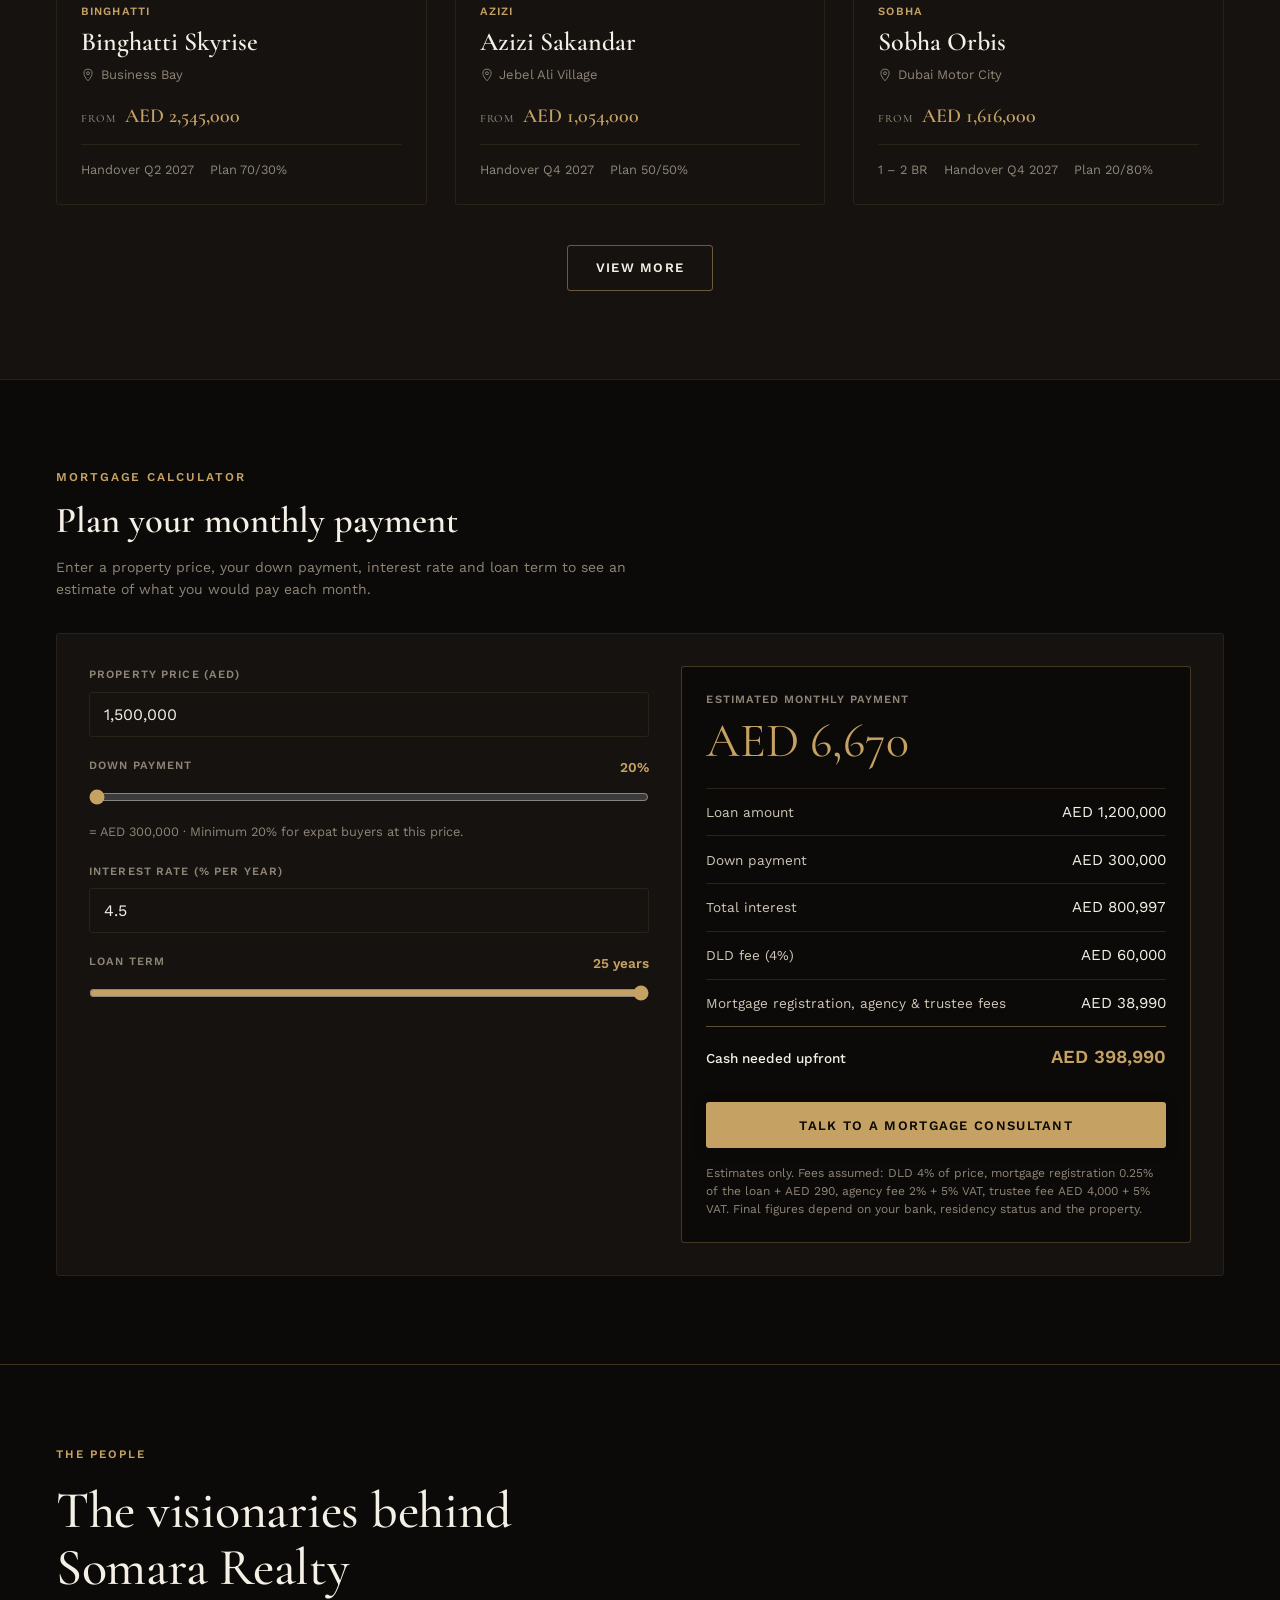
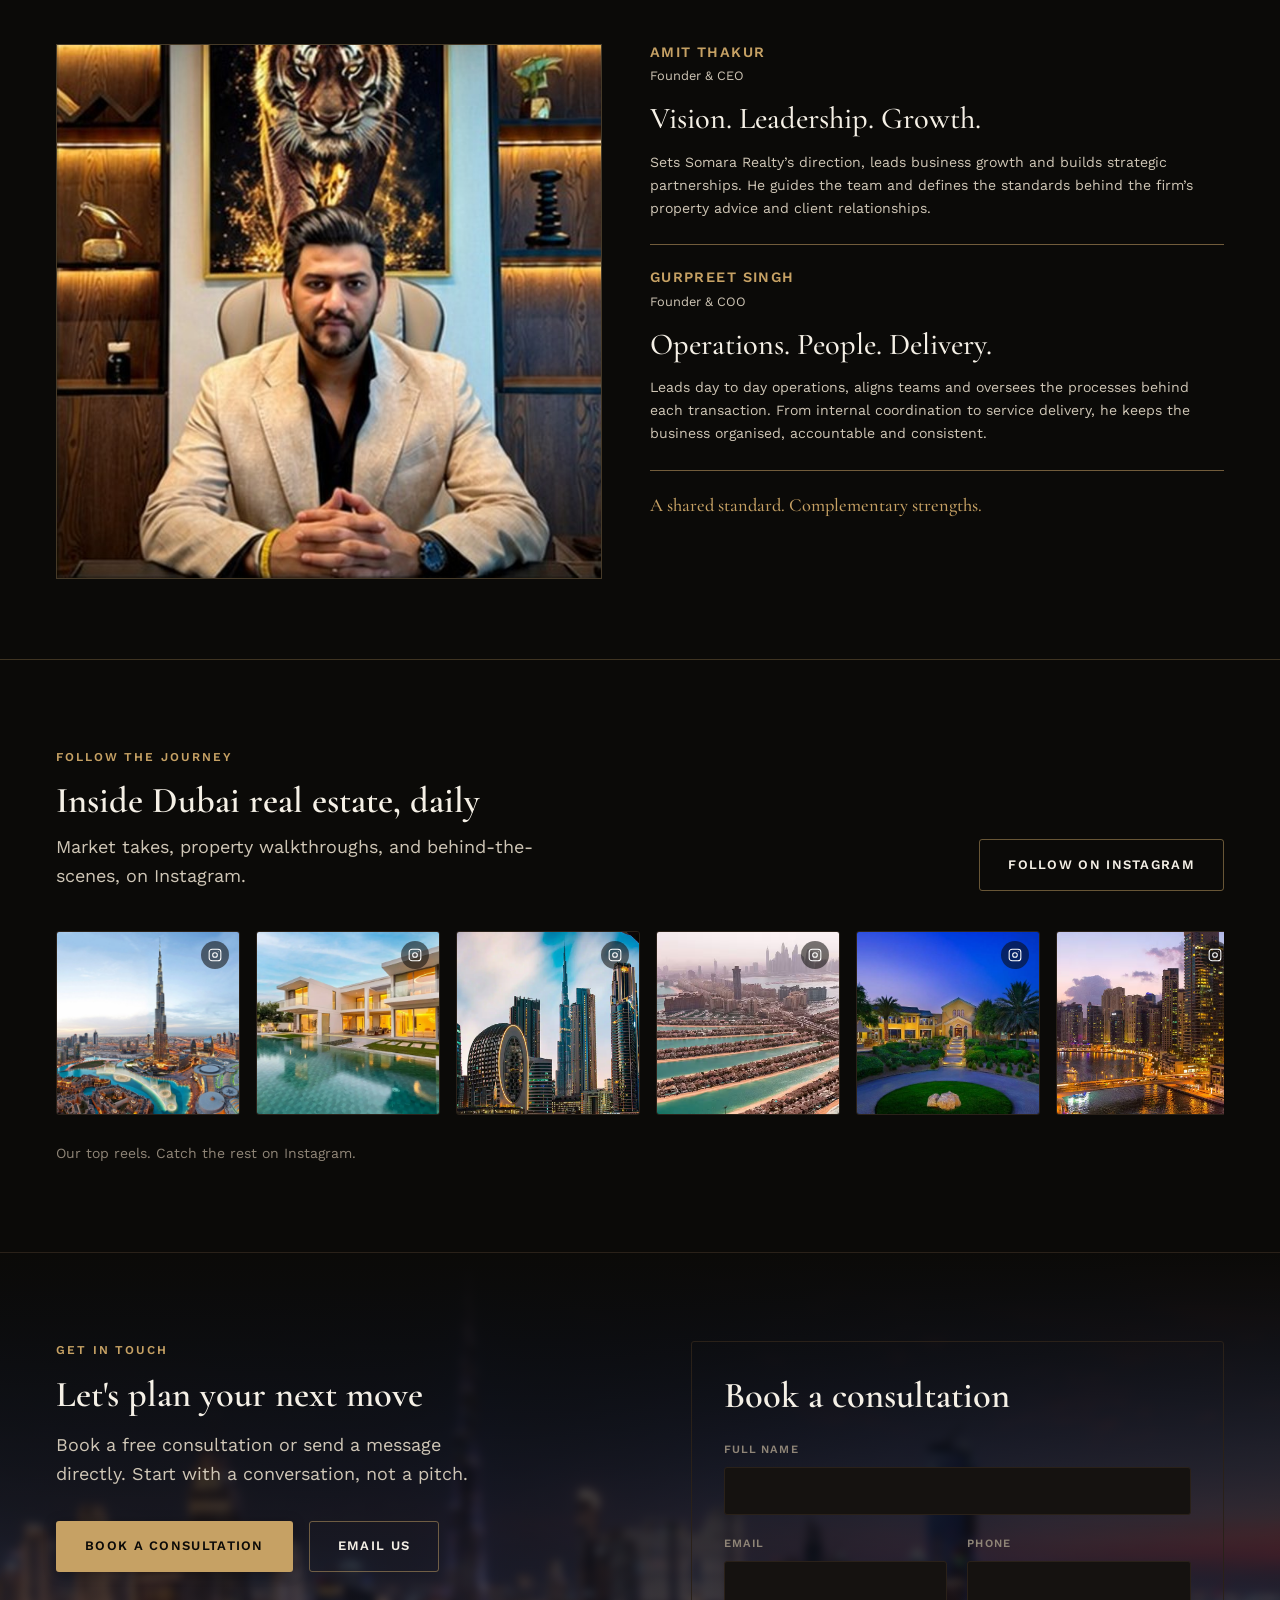
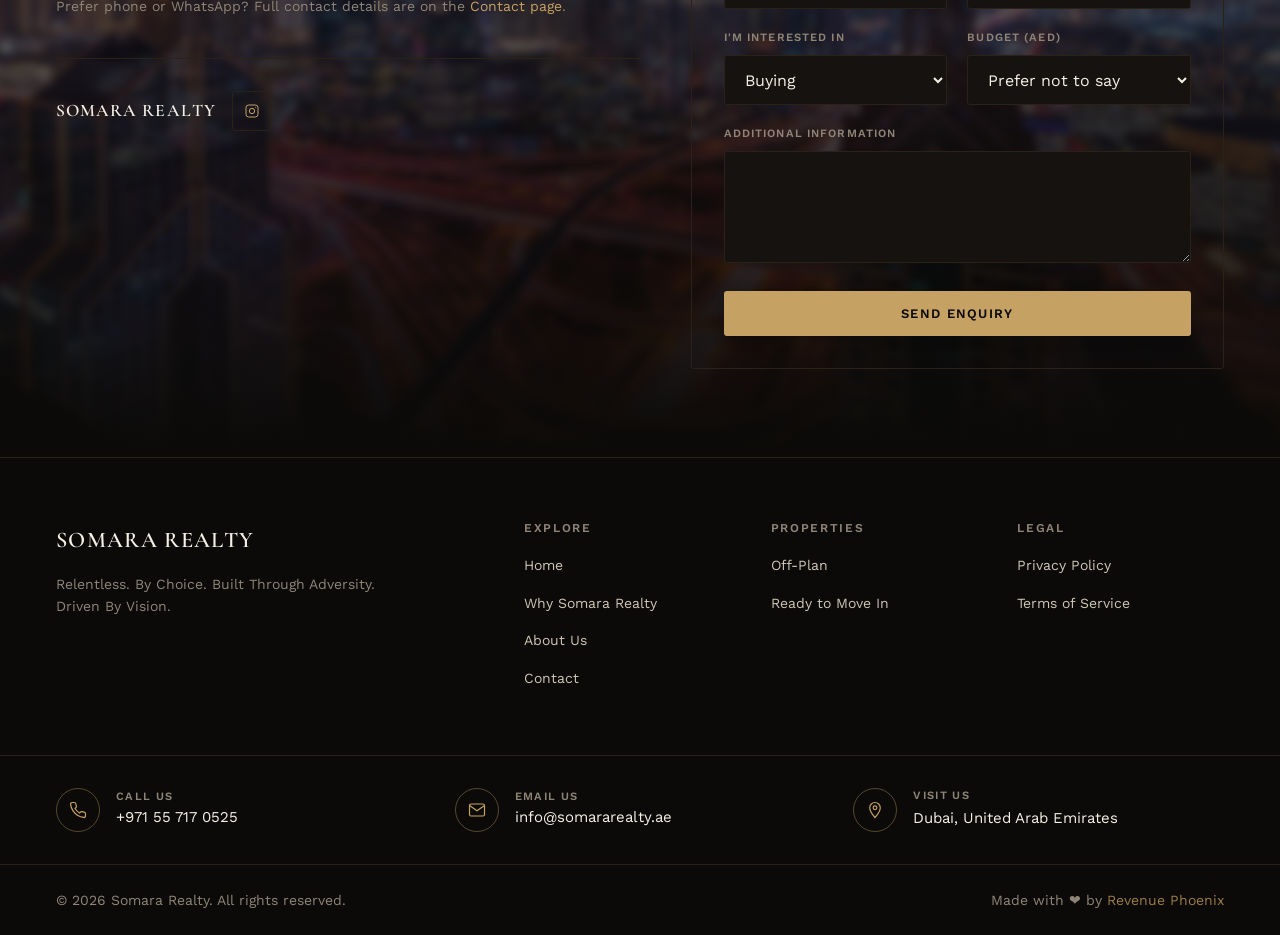
==== commit 1b6dc141: "Update index.html" ====
--- a/index.html
+++ b/index.html
@@ -139,6 +139,20 @@
             <label for="searchLocation">Location</label>
             <select id="searchLocation">
               <option value="">Any location</option>
+            </select>
+          </div>
+          <div class="field">
+            <label for="searchType">Property Type</label>
+            <select id="searchType">
+              <option value="">Any type</option>
+              <option value="studio">Studio</option>
+              <option value="1">1 BHK</option>
+              <option value="2">2 BHK</option>
+              <option value="3">3 BHK</option>
+              <option value="4+">4+ BHK</option>
+              <option value="villa">Villa</option>
+              <option value="townhouse">Townhouse</option>
+              <option value="penthouse">Penthouse</option>
             </select>
           </div>
           <!-- Developer and Property filters hidden for now. To bring them back,
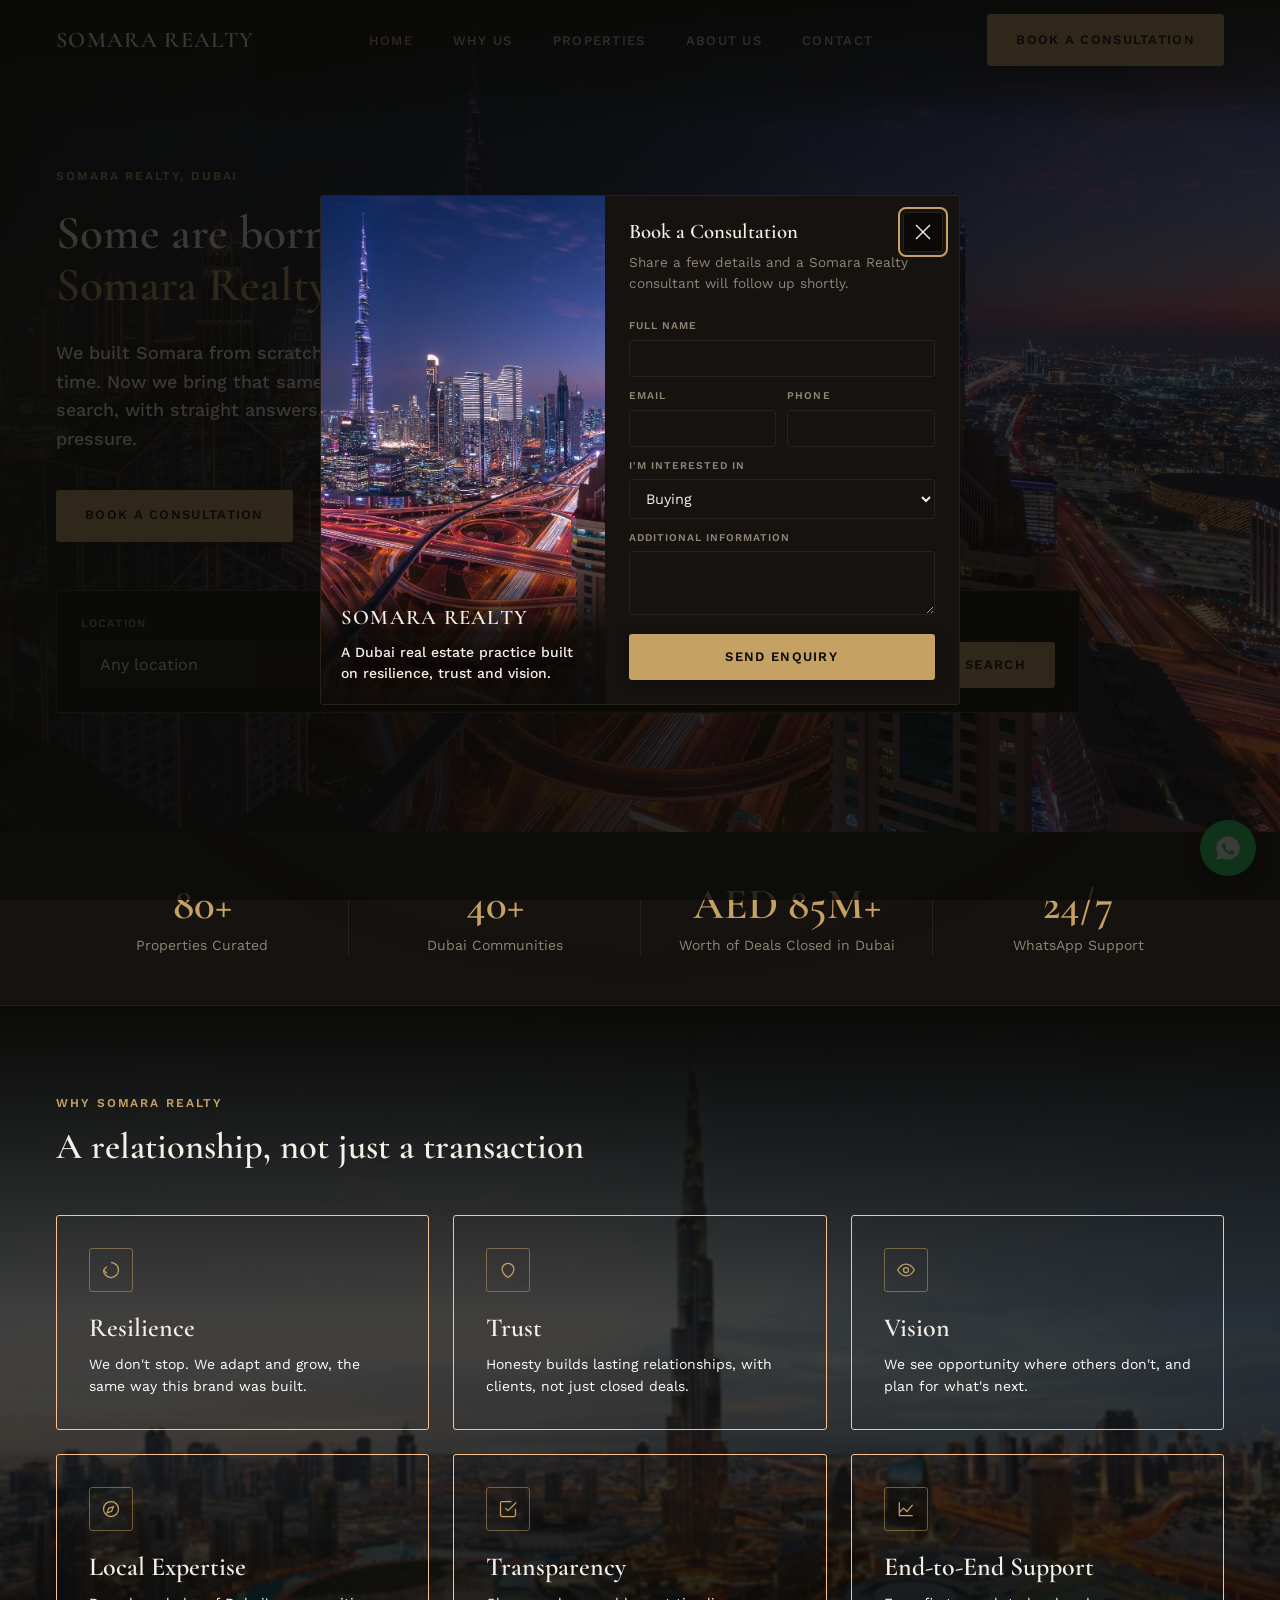
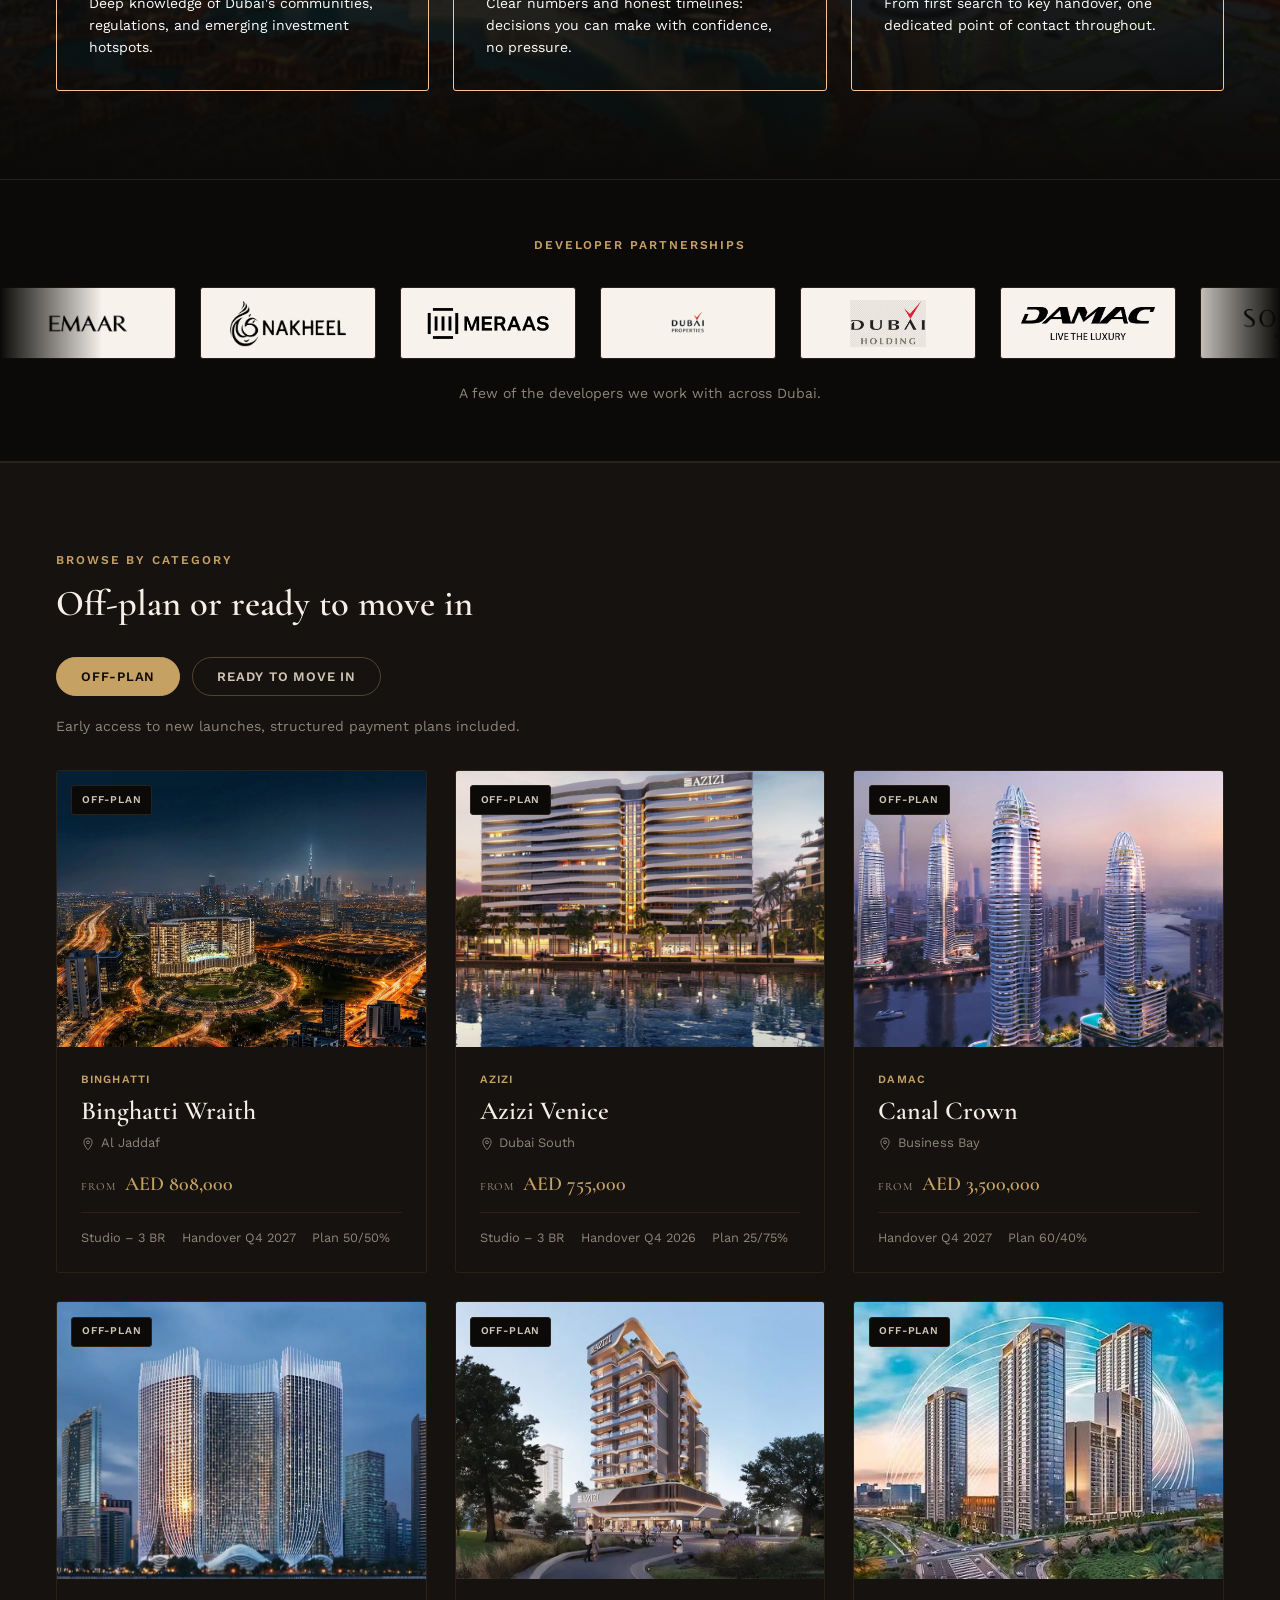
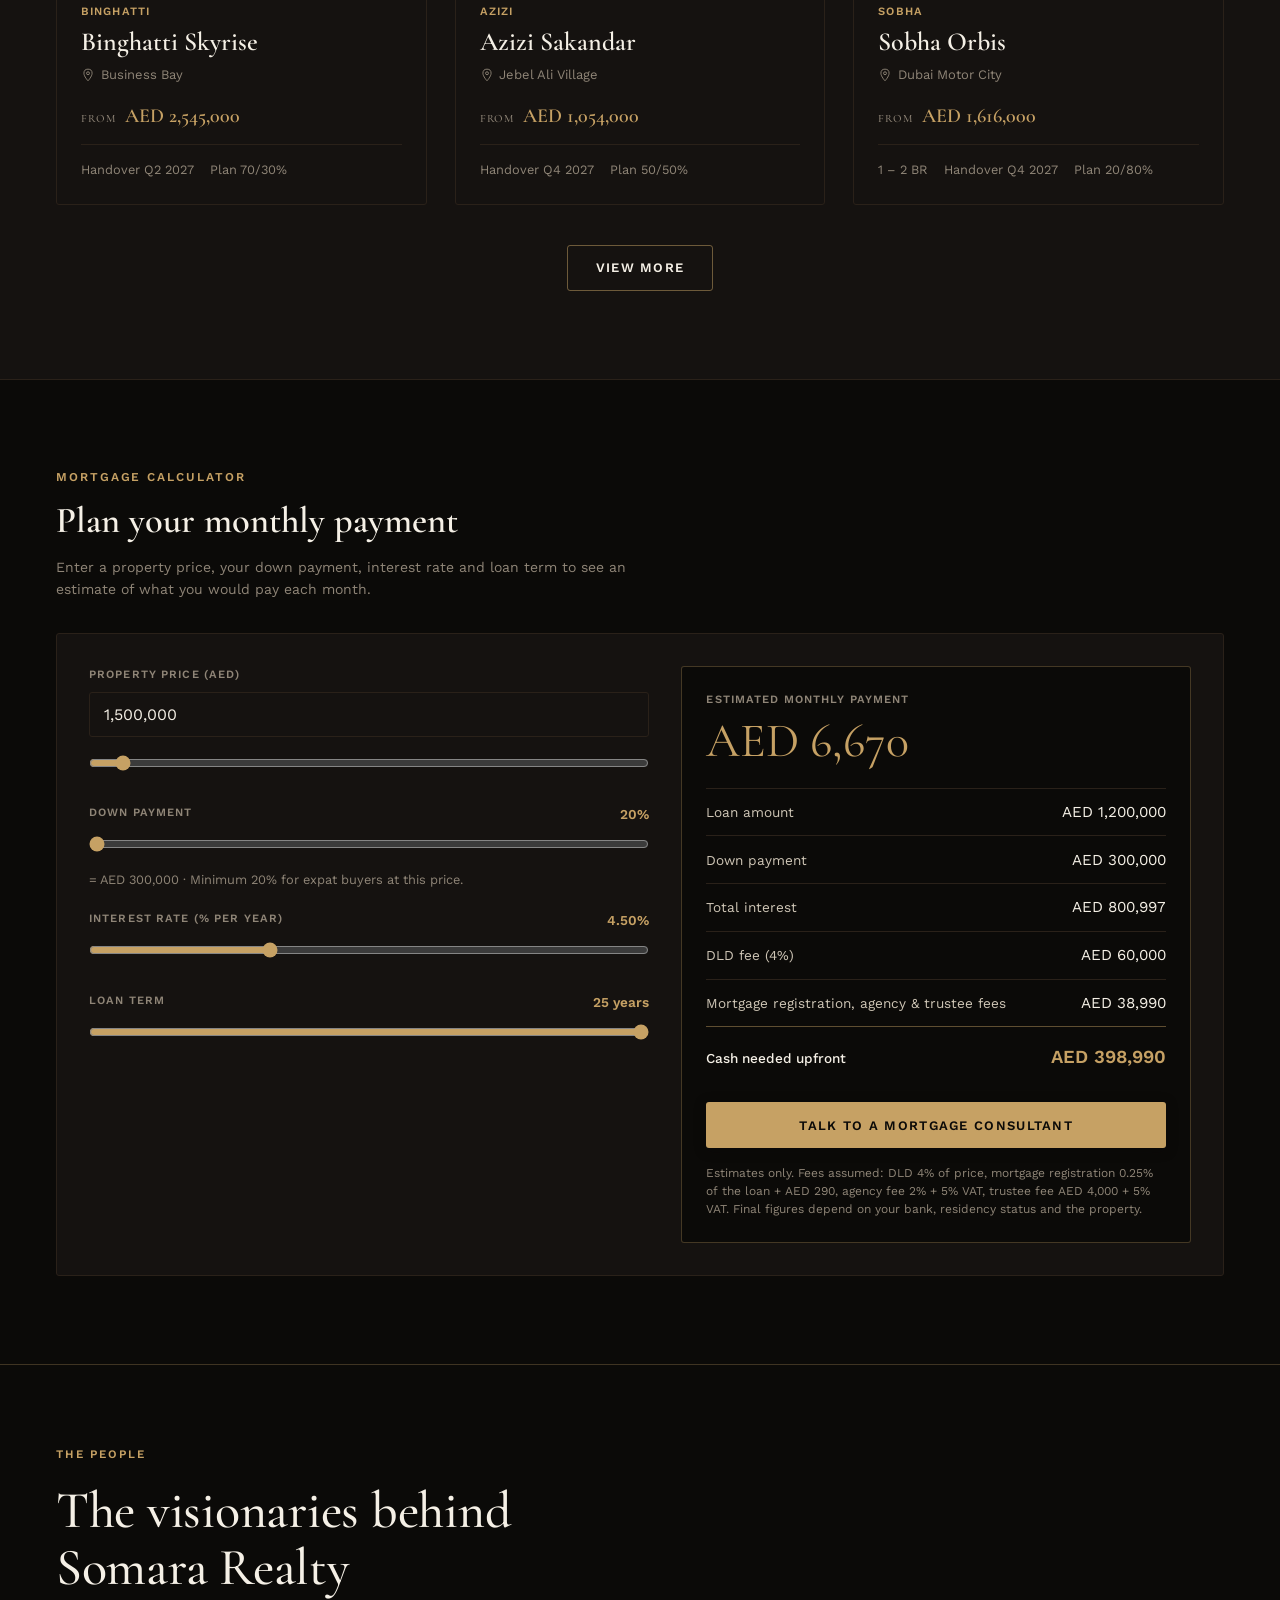
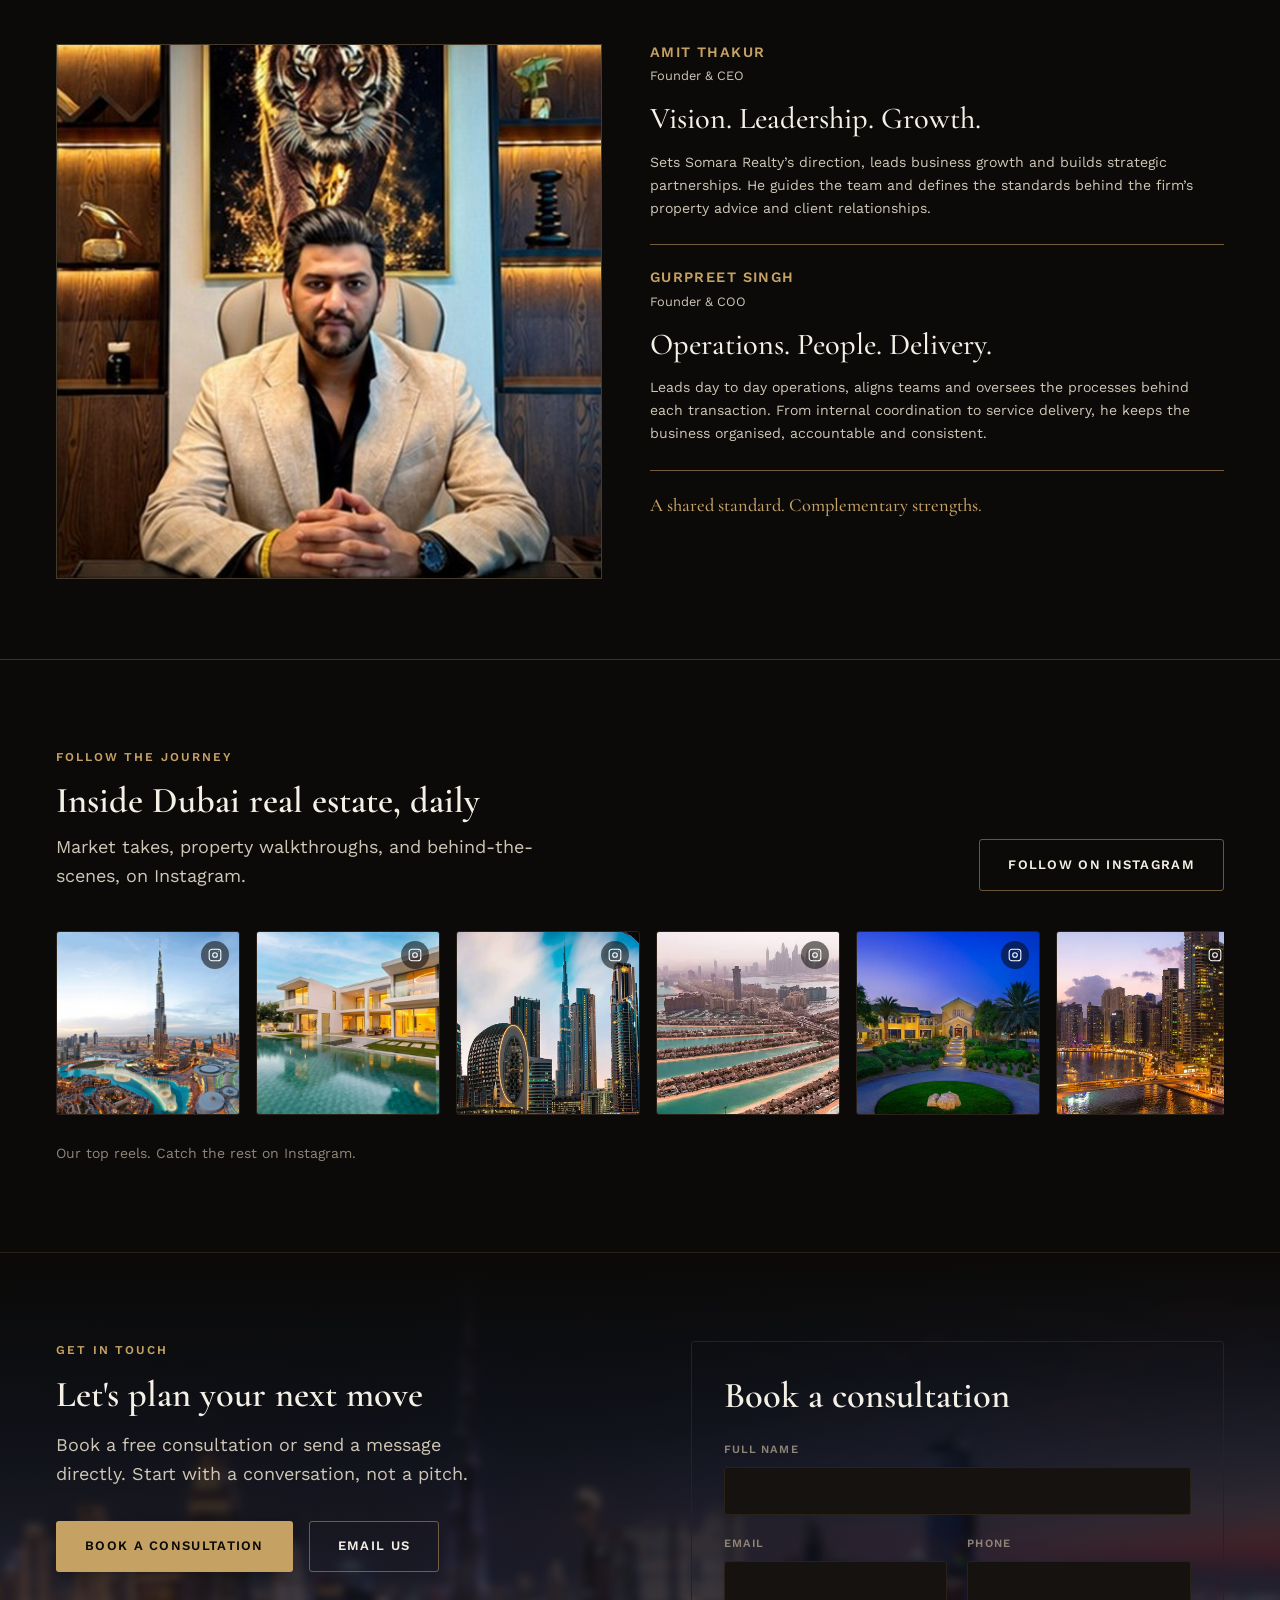
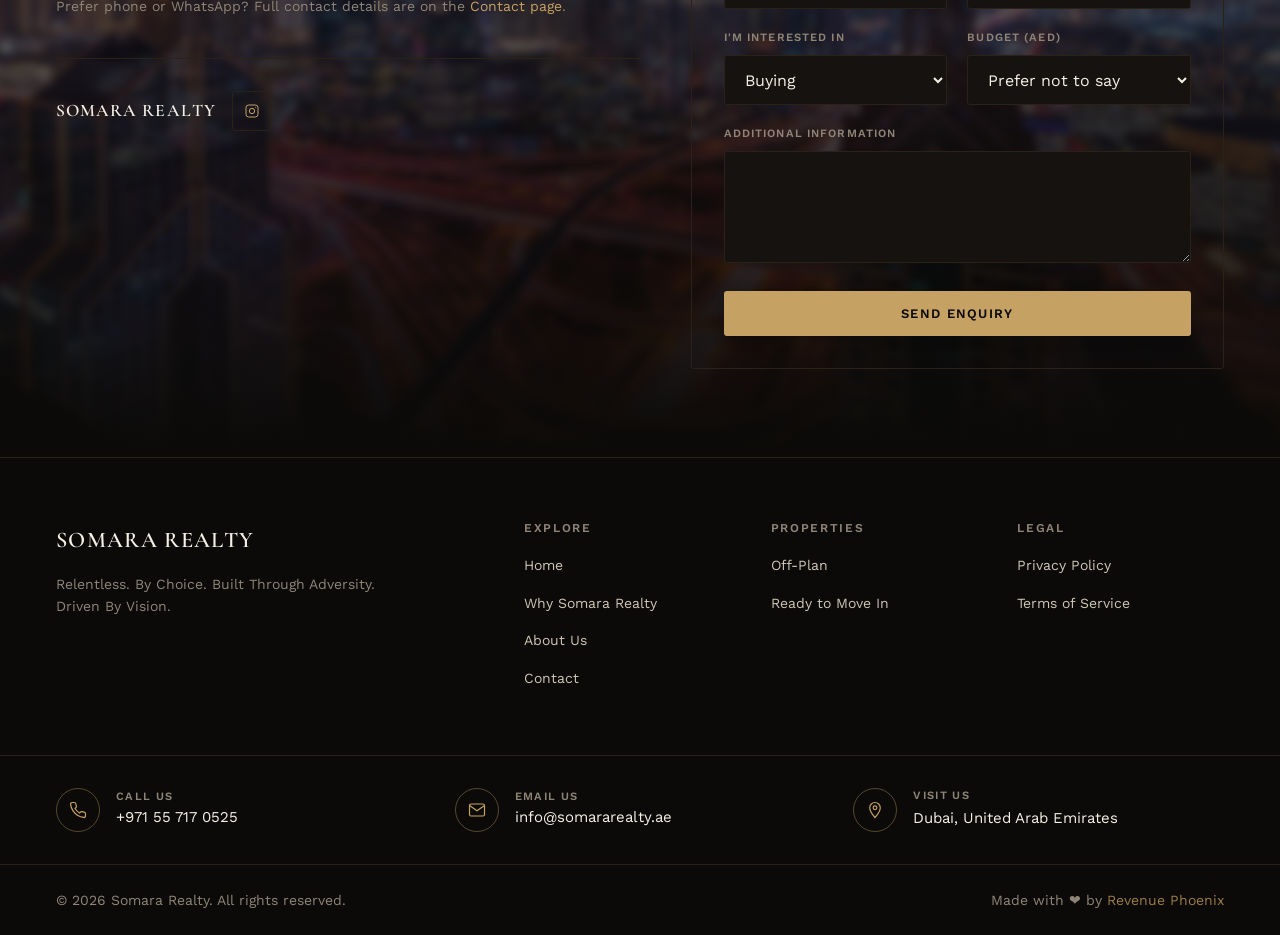
==== commit 8762775a: "Update index.html" ====
--- a/index.html
+++ b/index.html
@@ -341,6 +341,7 @@
           <div class="field">
             <label for="mcPrice">Property price (AED)</label>
             <input type="text" id="mcPrice" inputmode="numeric" value="1,500,000" autocomplete="off" />
+            <input type="range" id="mcPriceRange" min="300000" max="25000000" step="50000" value="1500000" aria-label="Property price slider" style="margin-top:0.75rem;" />
           </div>
 
           <div class="field">
@@ -350,8 +351,8 @@
           </div>
 
           <div class="field">
-            <label for="mcRate">Interest rate (% per year)</label>
-            <input type="number" id="mcRate" min="0" max="20" step="0.05" value="4.5" inputmode="decimal" />
+            <label for="mcRate">Interest rate (% per year) <span class="mc-val" id="mcRateOut">4.50%</span></label>
+            <input type="range" id="mcRate" min="1" max="12" step="0.05" value="4.5" />
           </div>
 
           <div class="field">
--- a/css/styles.css
+++ b/css/styles.css
@@ -1339,3 +1339,8 @@
 .mc-breakdown dd { white-space: nowrap; }
 .mc-breakdown dt { min-width: 0; }
 .mortgage-result .btn { white-space: normal; text-align: center; padding-inline: 1rem; }
+
+/* Oct 18 (2): hero search now has Location + Type + Budget */
+@media (min-width: 800px) {
+  .hero-search form.hero-search-compact { grid-template-columns: repeat(3, 1fr) auto; }
+}
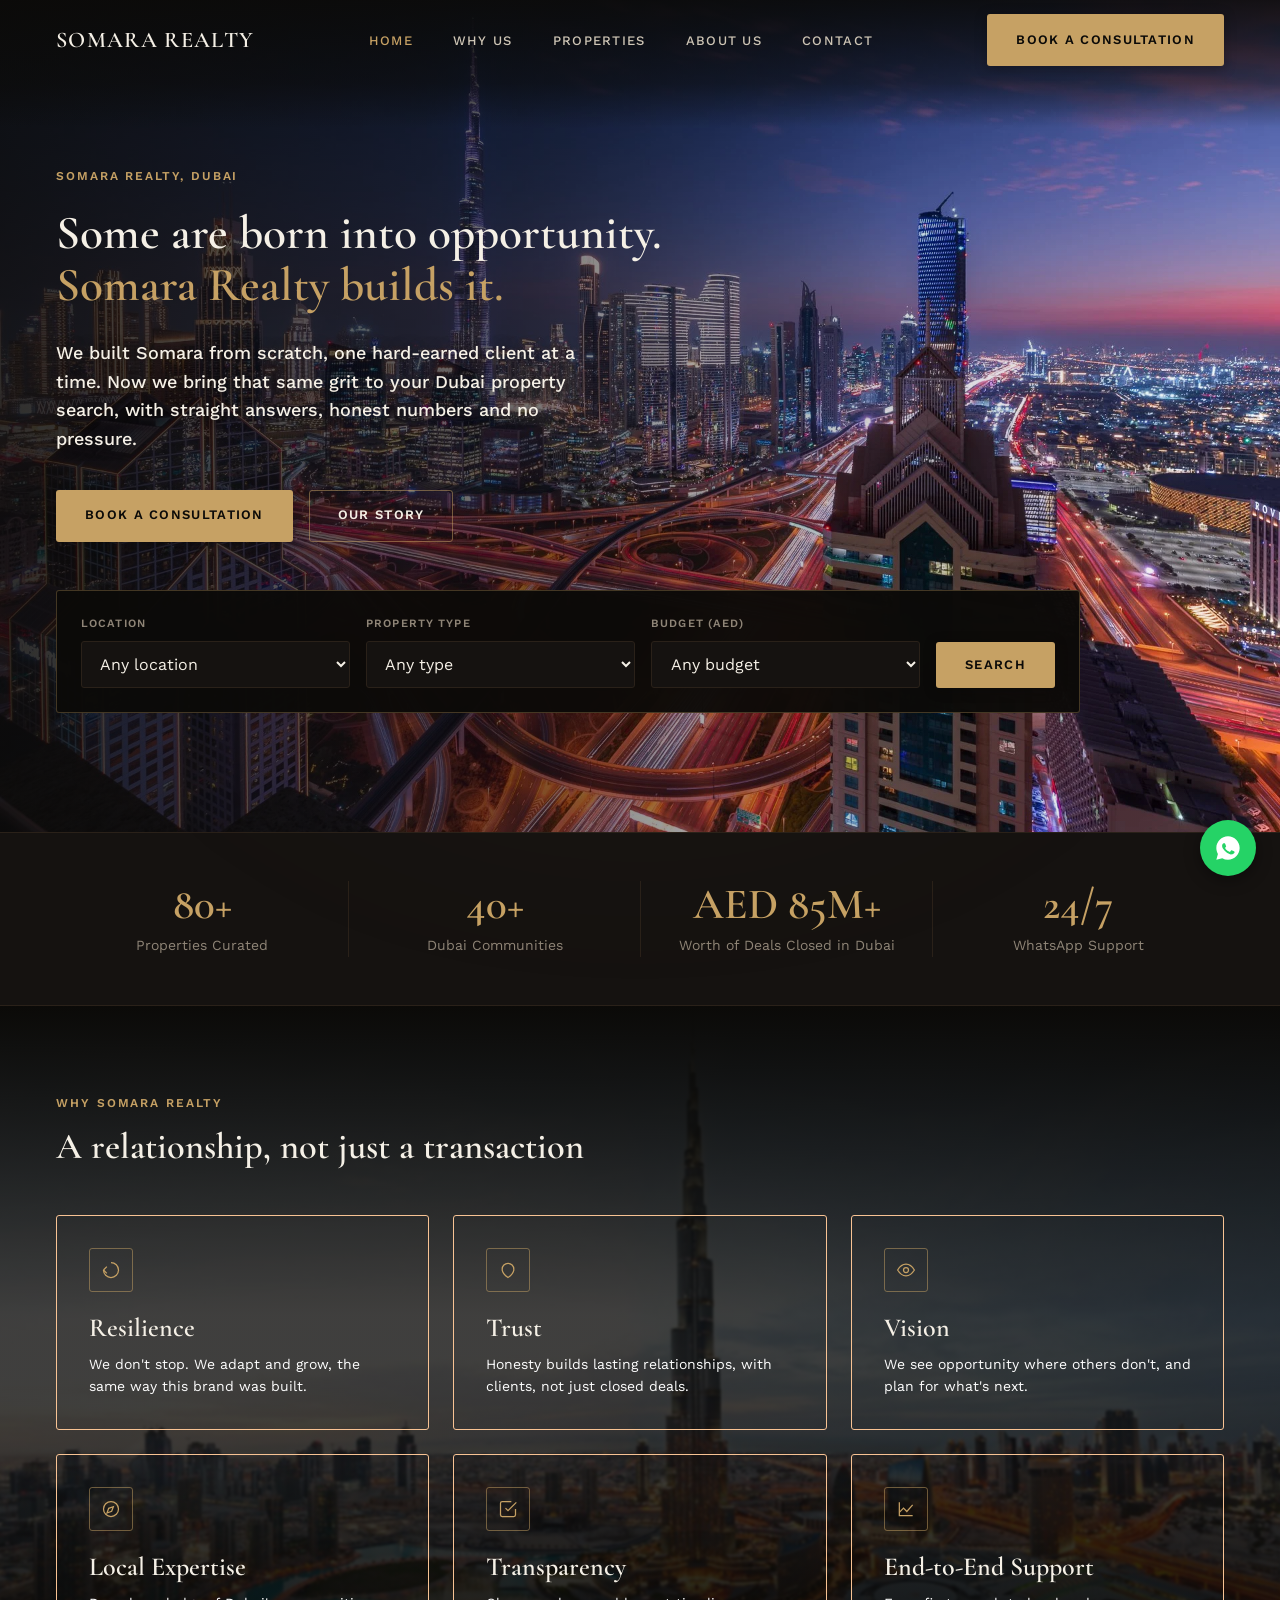
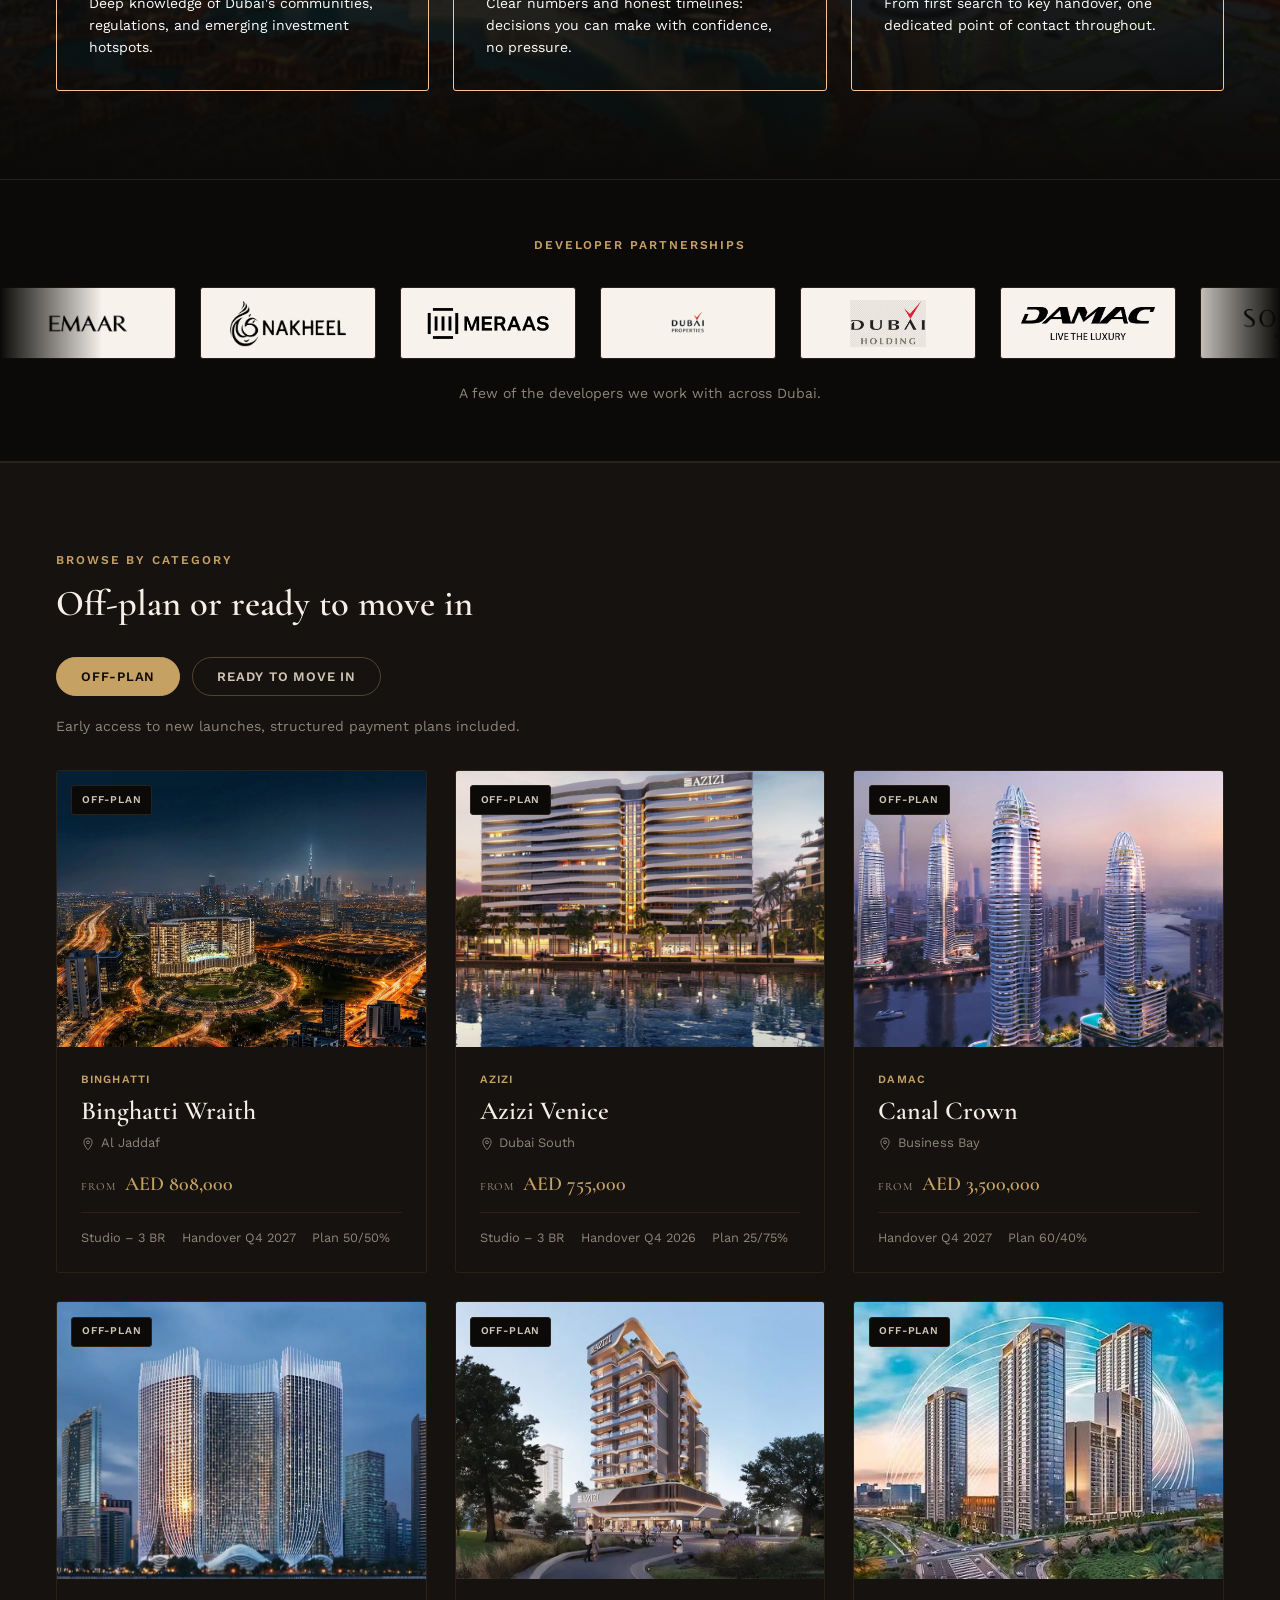
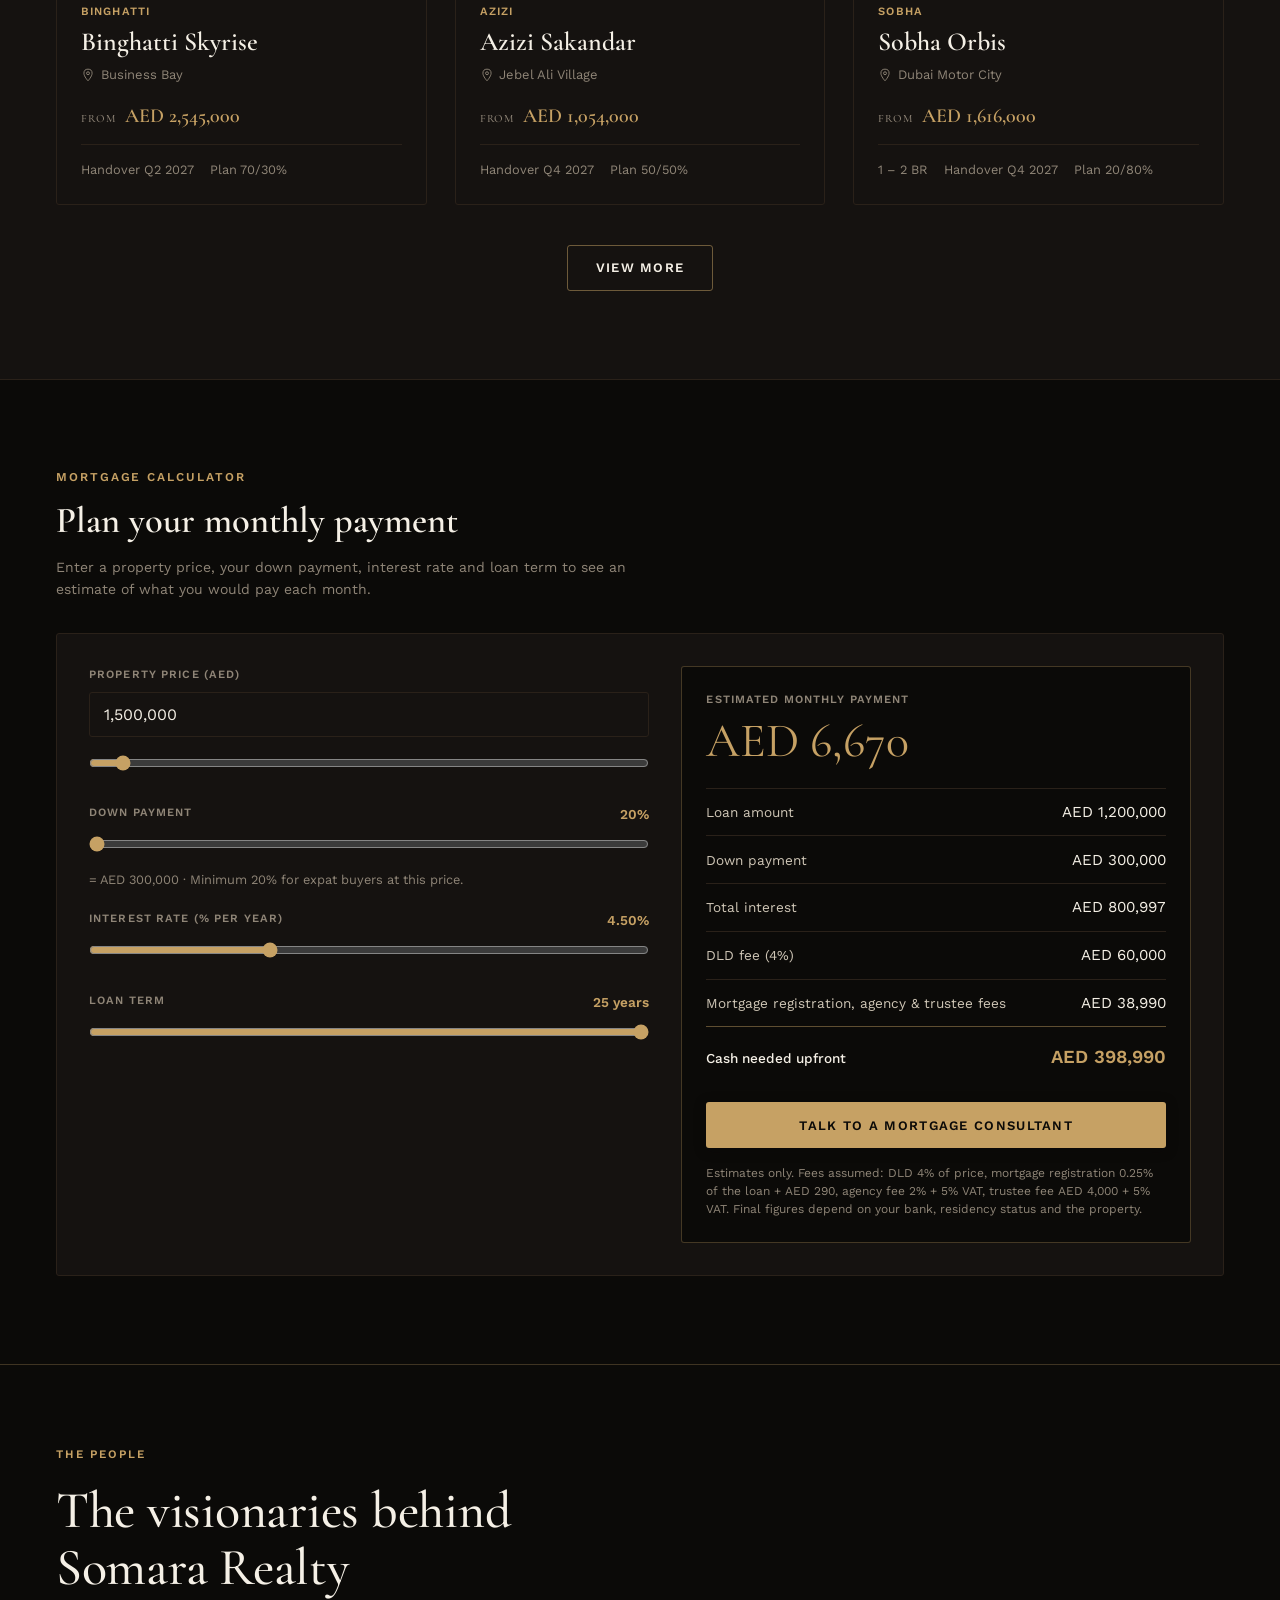
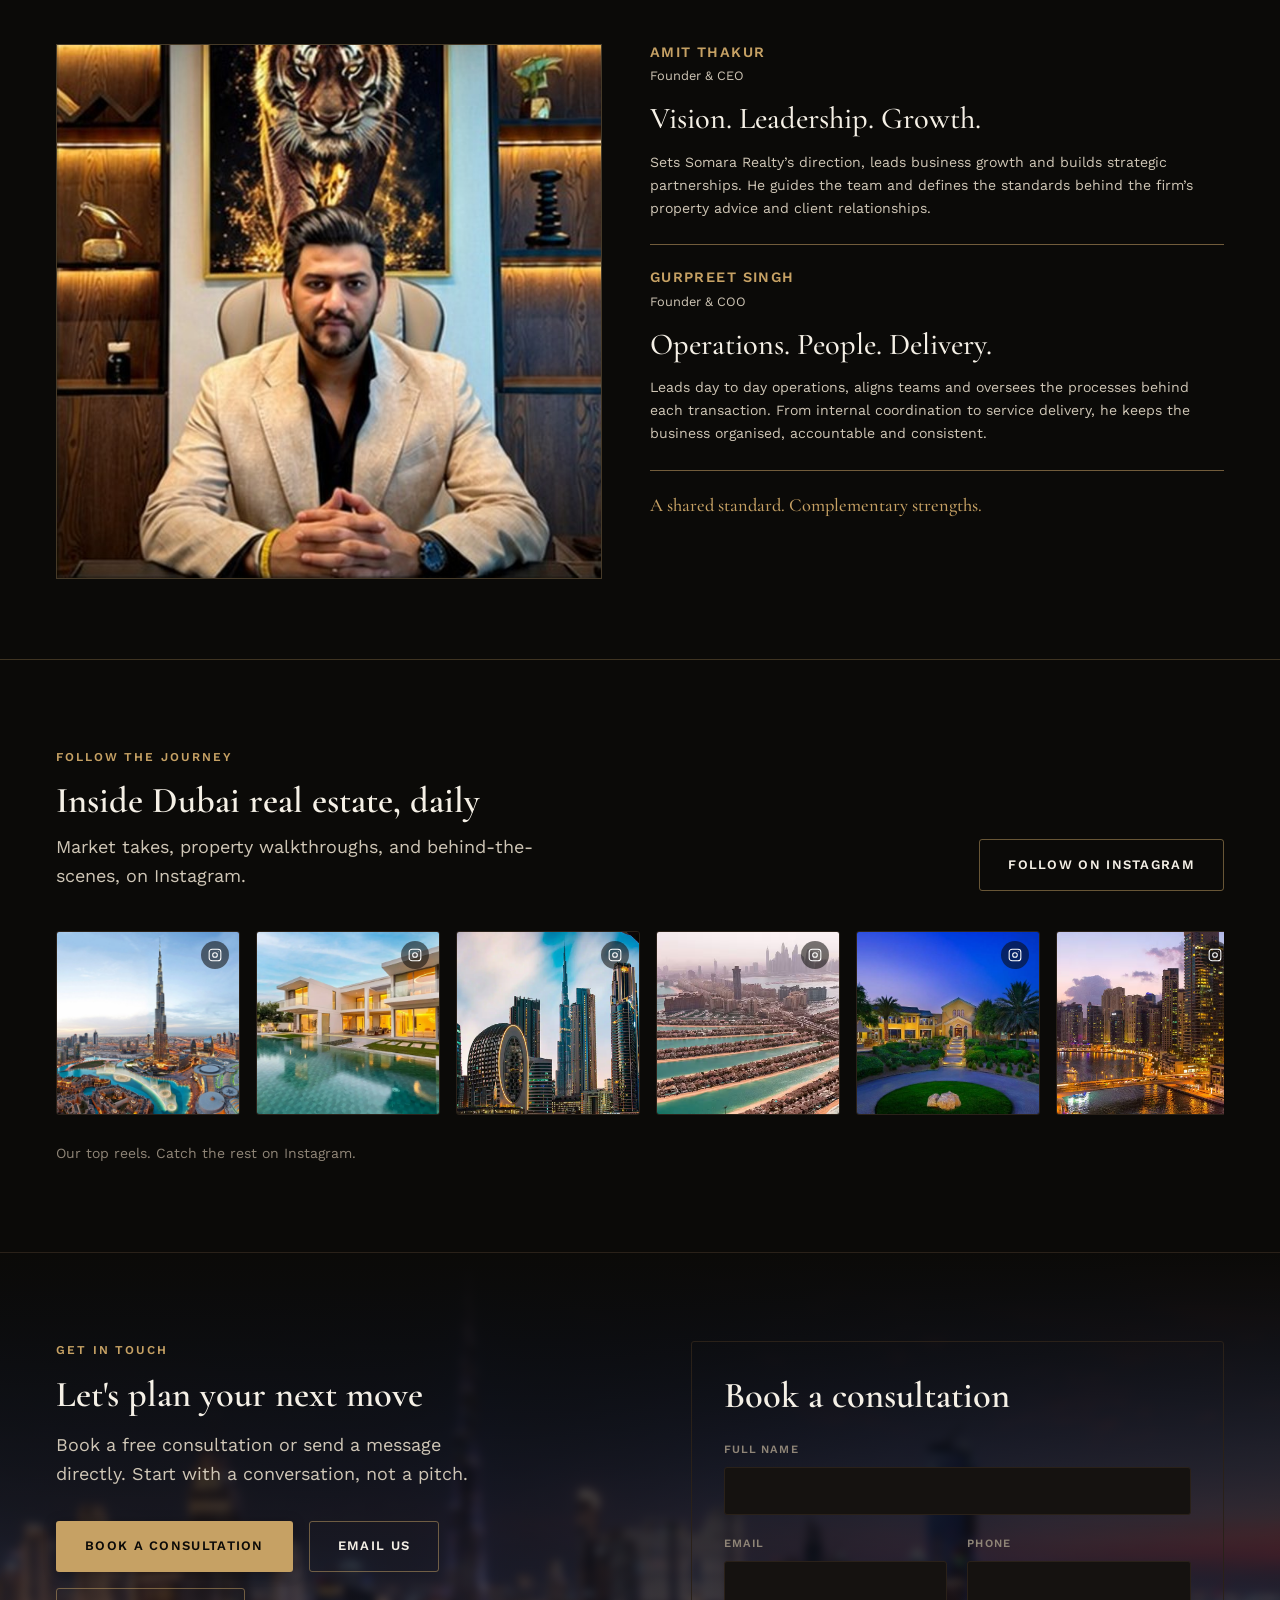
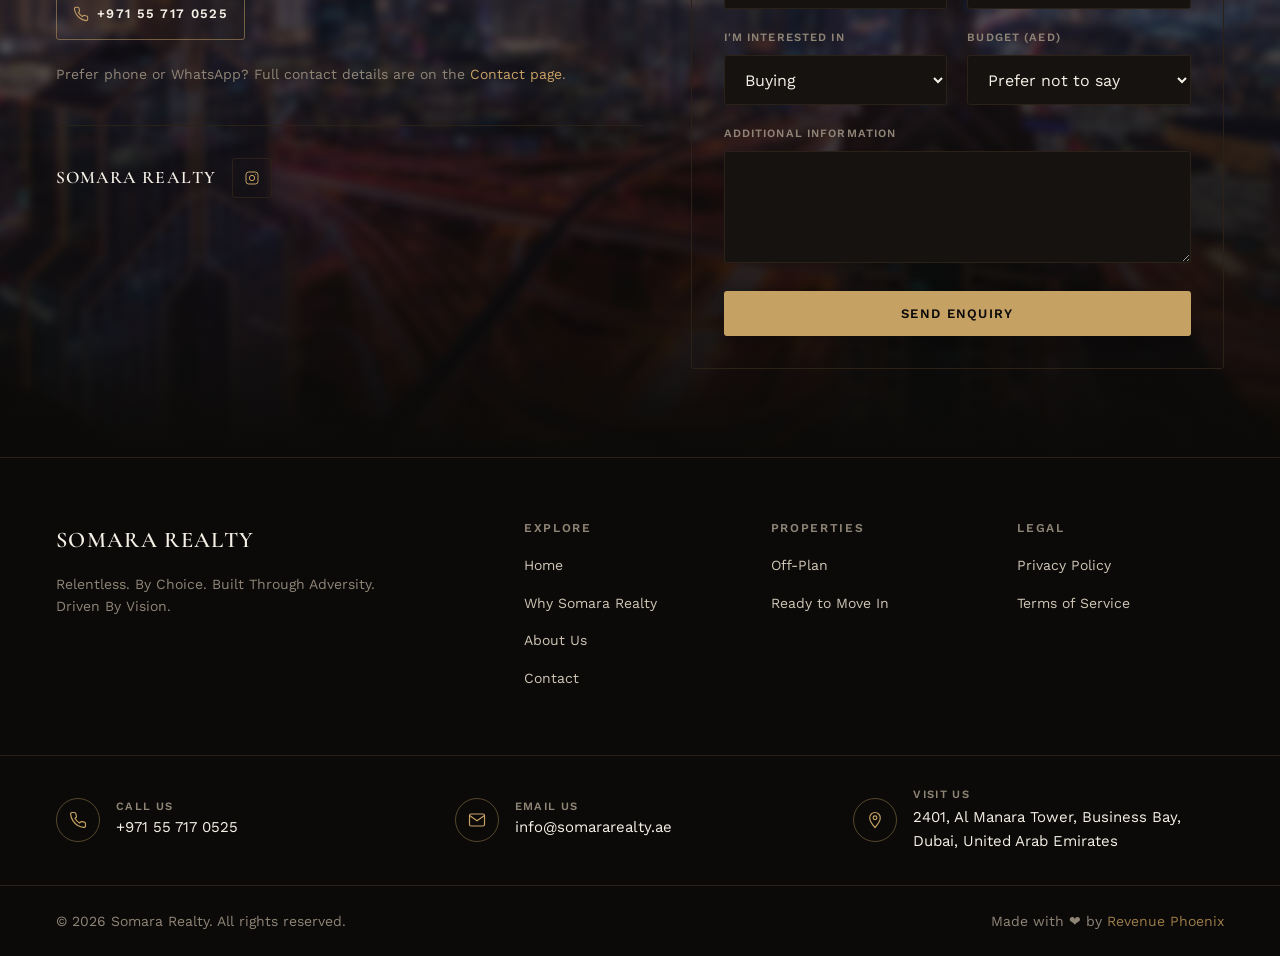
==== commit 6df7e4ac: "Update index.html" ====
--- a/index.html
+++ b/index.html
@@ -474,6 +474,10 @@
           <div style="margin-top:2rem; display:flex; flex-wrap:wrap; gap:1rem;">
             <a href="#homeConsultationForm" class="btn btn-primary">Book a Consultation</a>
             <a href="mailto:info@somararealty.ae" class="btn btn-outline" id="ctaEmail">Email Us</a>
+            <a href="tel:+971557170525" id="ctaCall" class="btn btn-outline" style="display:inline-flex; align-items:center; gap:0.5rem; padding-inline:1rem;">
+              <svg width="16" height="16" viewBox="0 0 24 24" fill="none" stroke="currentColor" stroke-width="1.6" stroke-linecap="round" stroke-linejoin="round" aria-hidden="true" style="color:var(--gold); flex:none;"><path d="M22 16.9v3a2 2 0 0 1-2.2 2 19.8 19.8 0 0 1-8.6-3.1 19.5 19.5 0 0 1-6-6A19.8 19.8 0 0 1 2.1 4.2 2 2 0 0 1 4.1 2h3a2 2 0 0 1 2 1.7c.1 1 .4 1.9.7 2.8a2 2 0 0 1-.5 2.1L8.1 9.9a16 16 0 0 0 6 6l1.3-1.3a2 2 0 0 1 2.1-.4c.9.3 1.8.6 2.8.7a2 2 0 0 1 1.7 2z"/></svg>
+              <span id="ctaCallNumber">+971 55 717 0525</span>
+            </a>
           </div>
 
           <p class="body-sm" style="margin-top:1.5rem;">
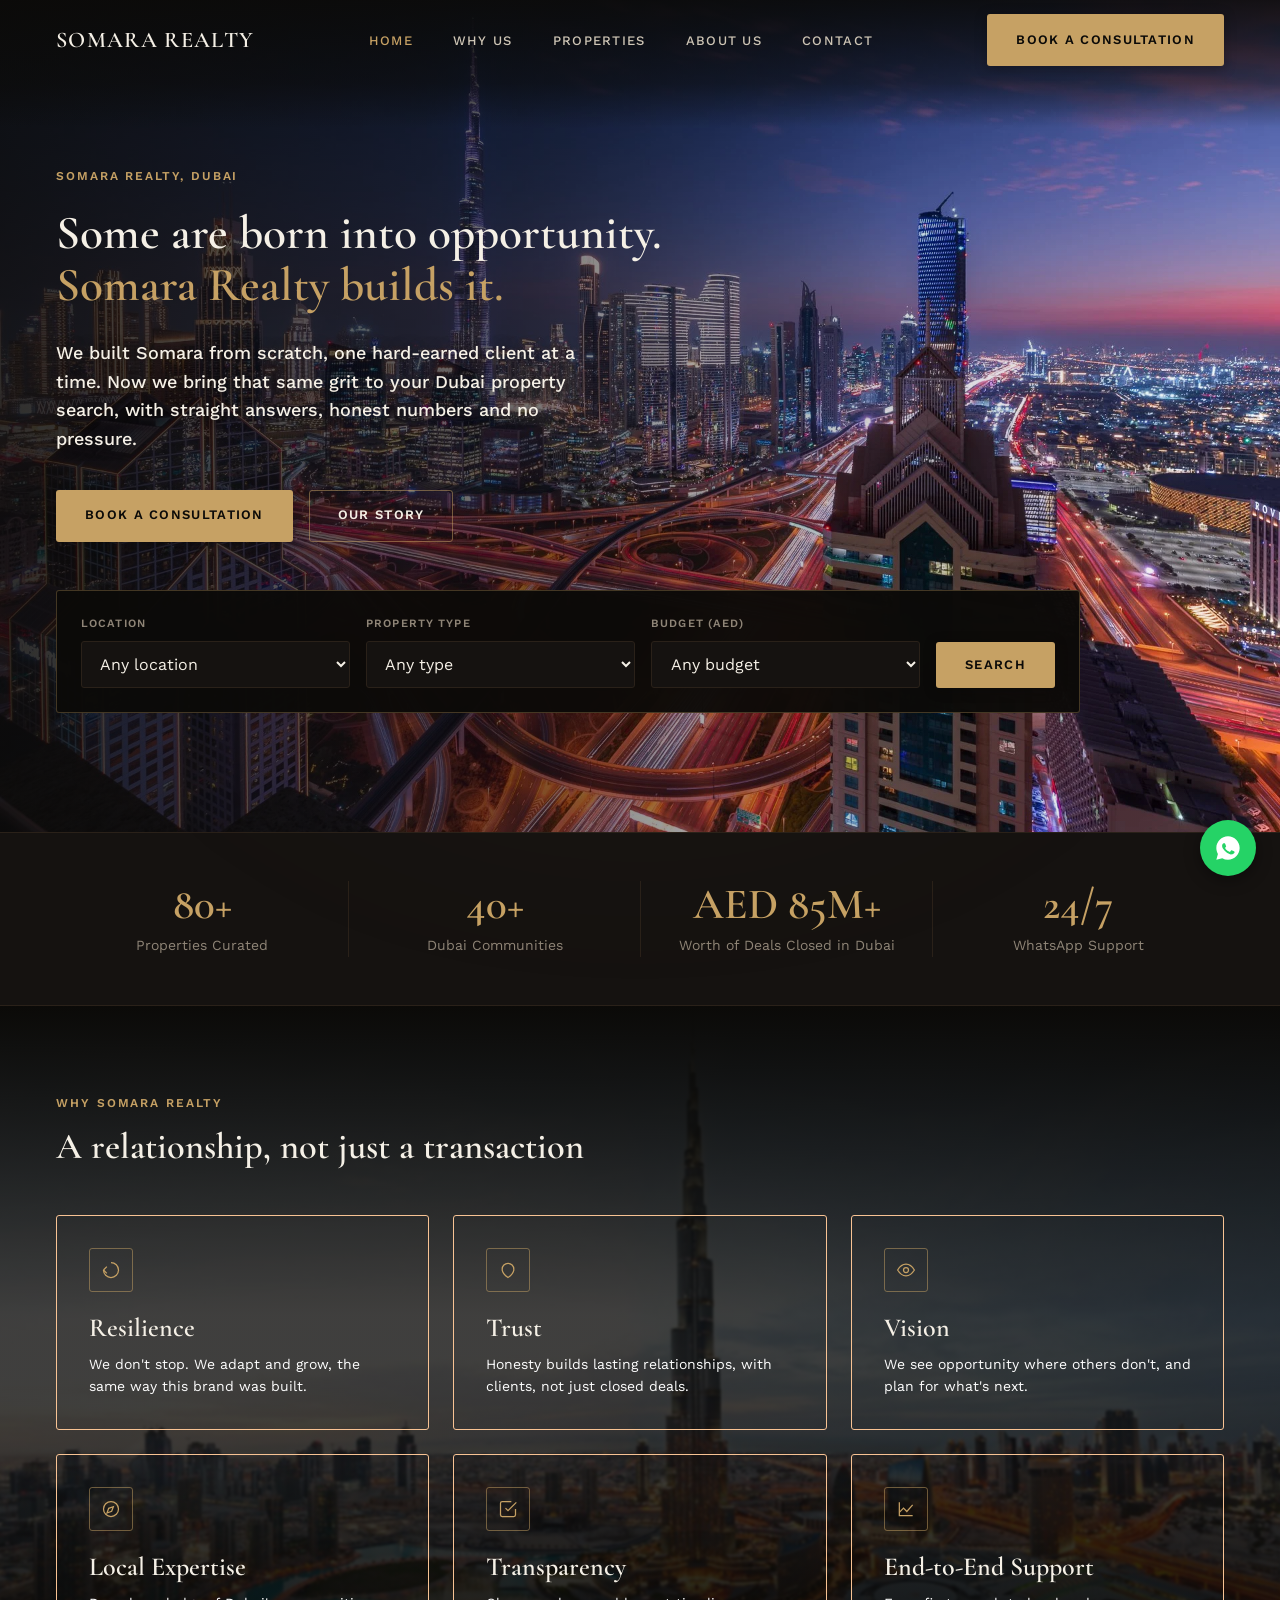
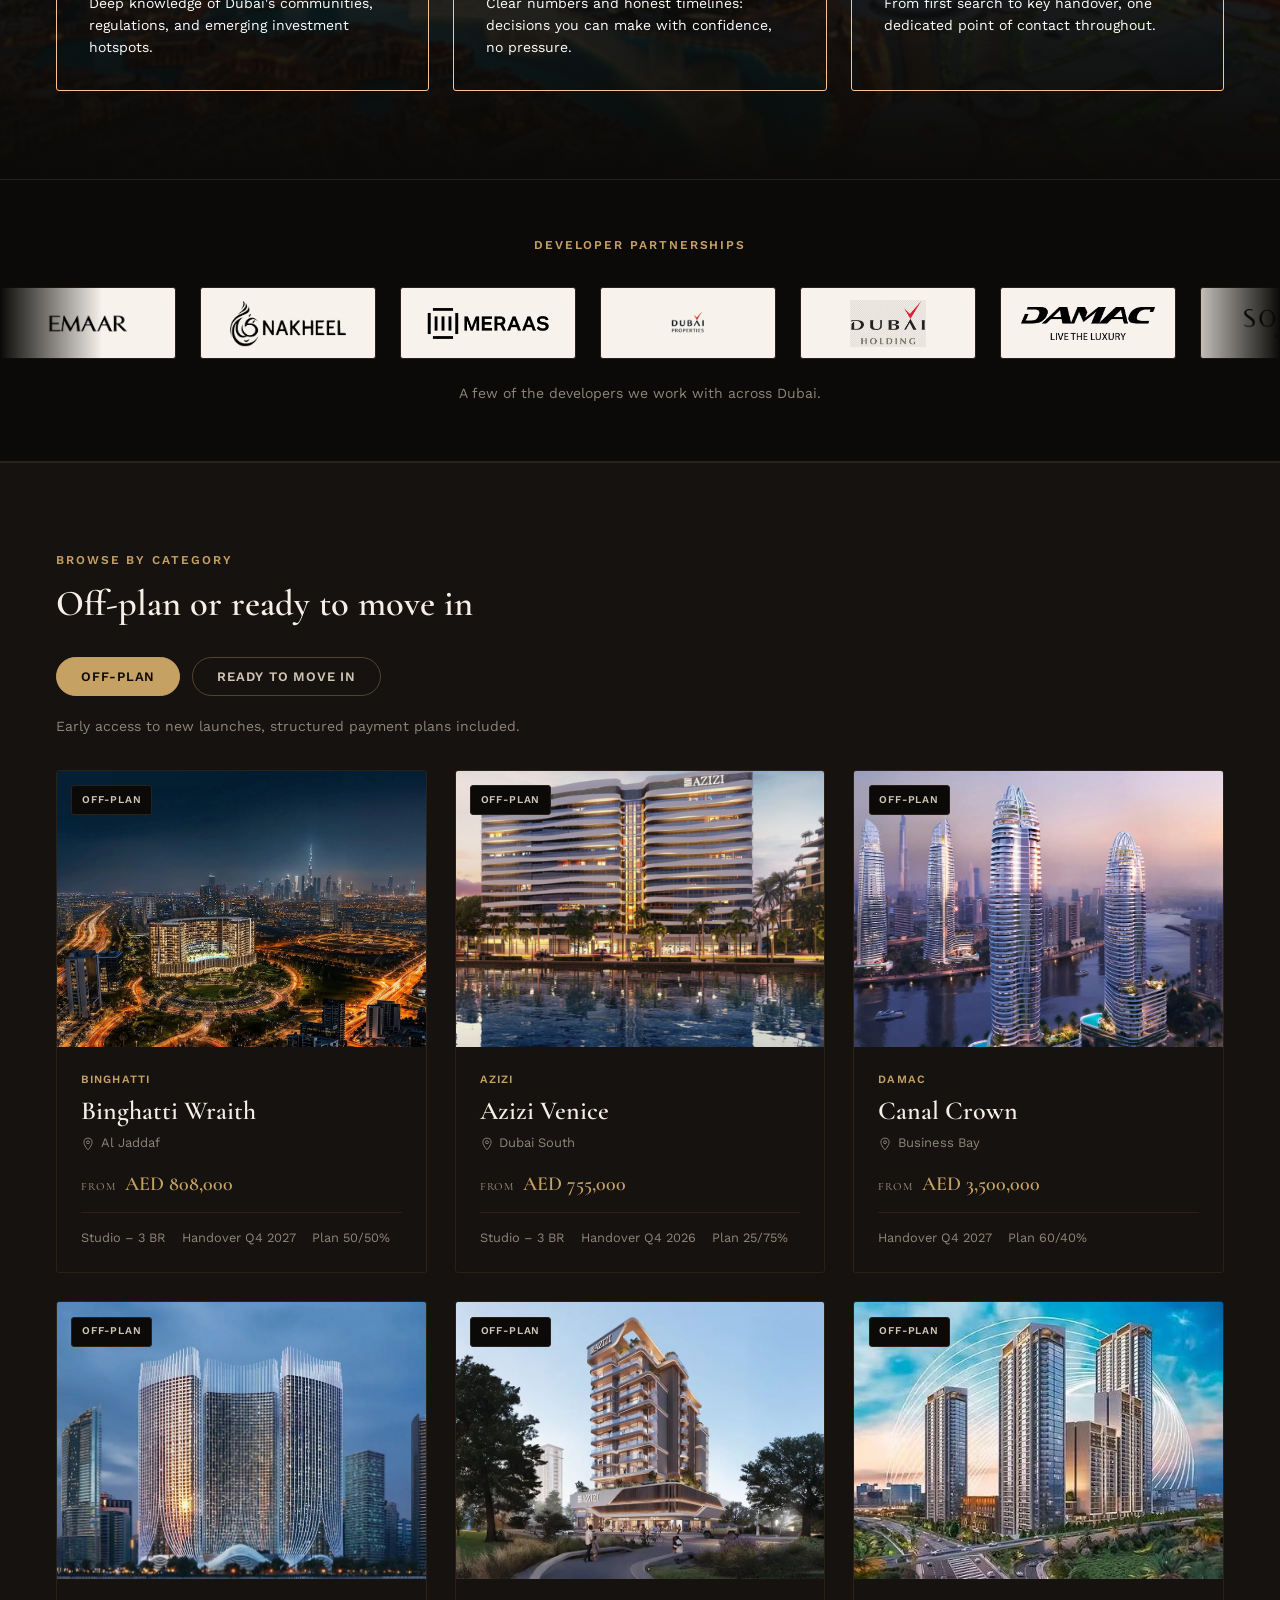
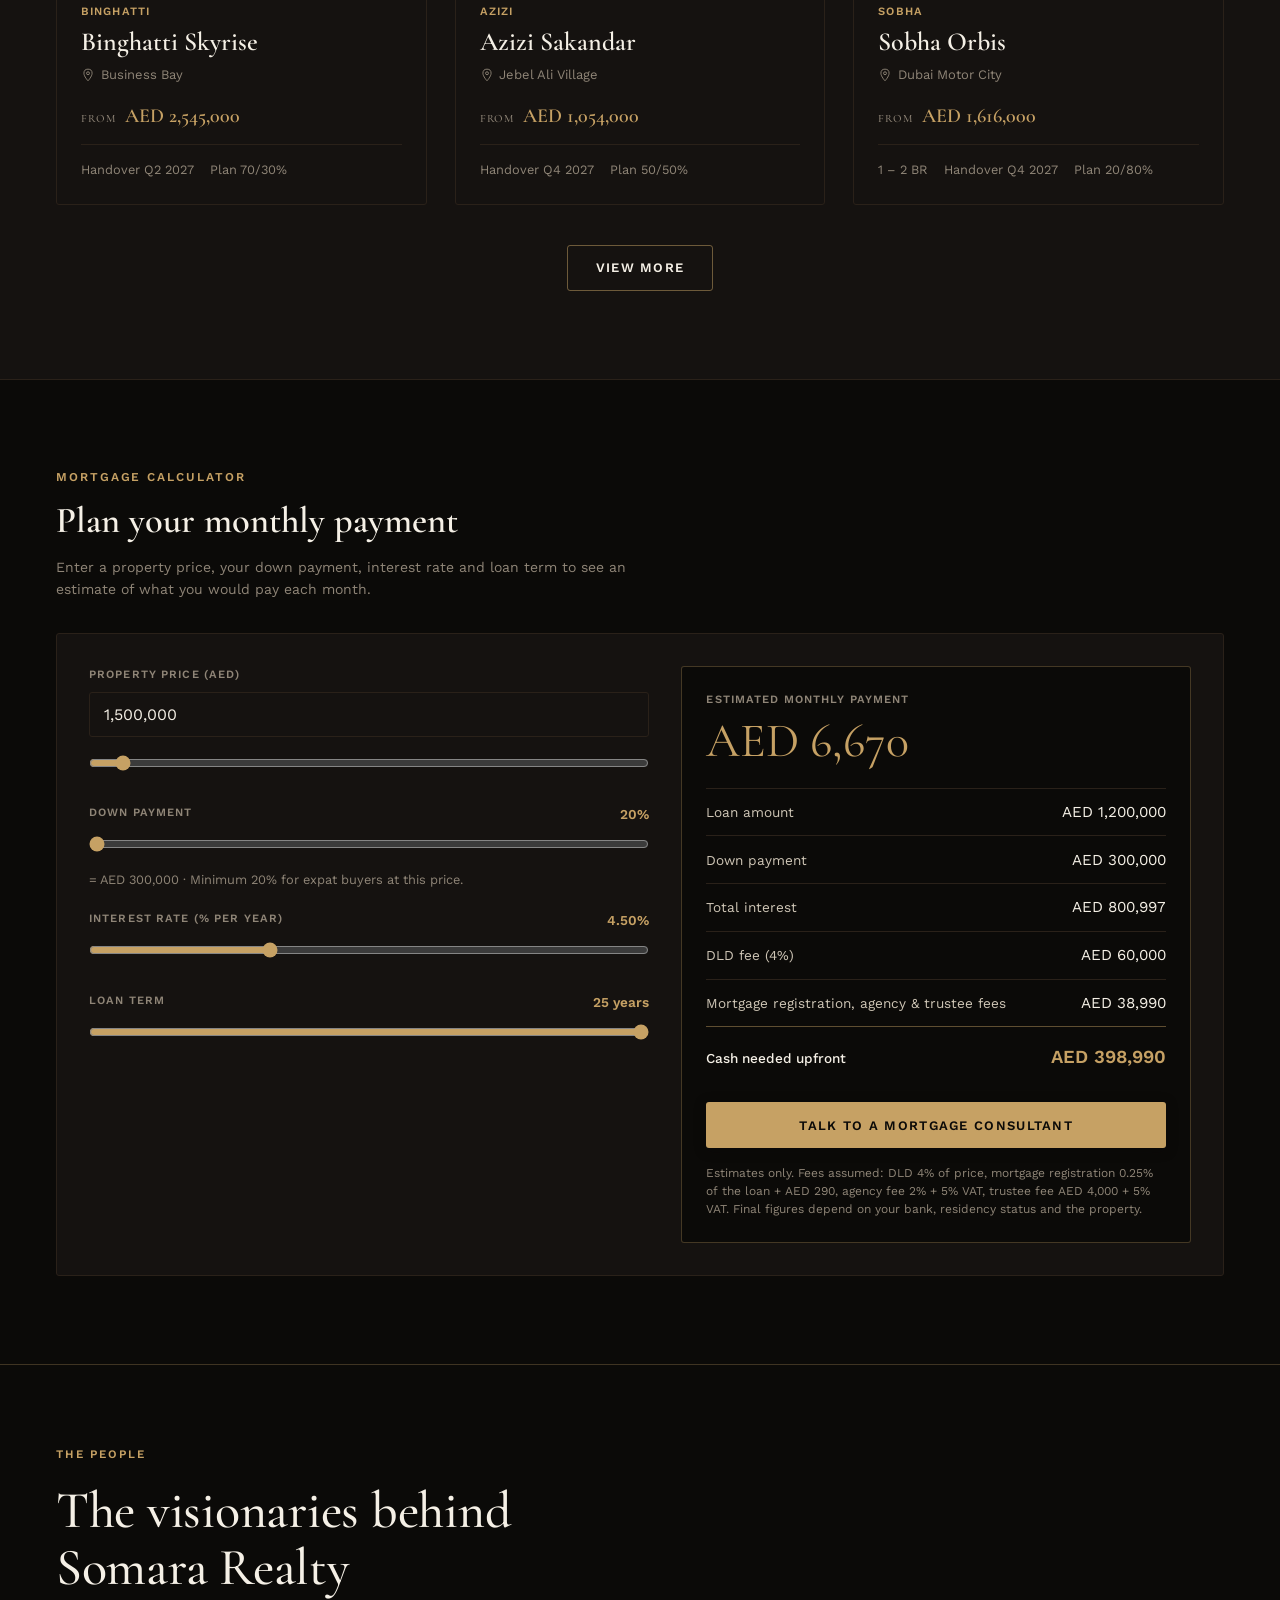
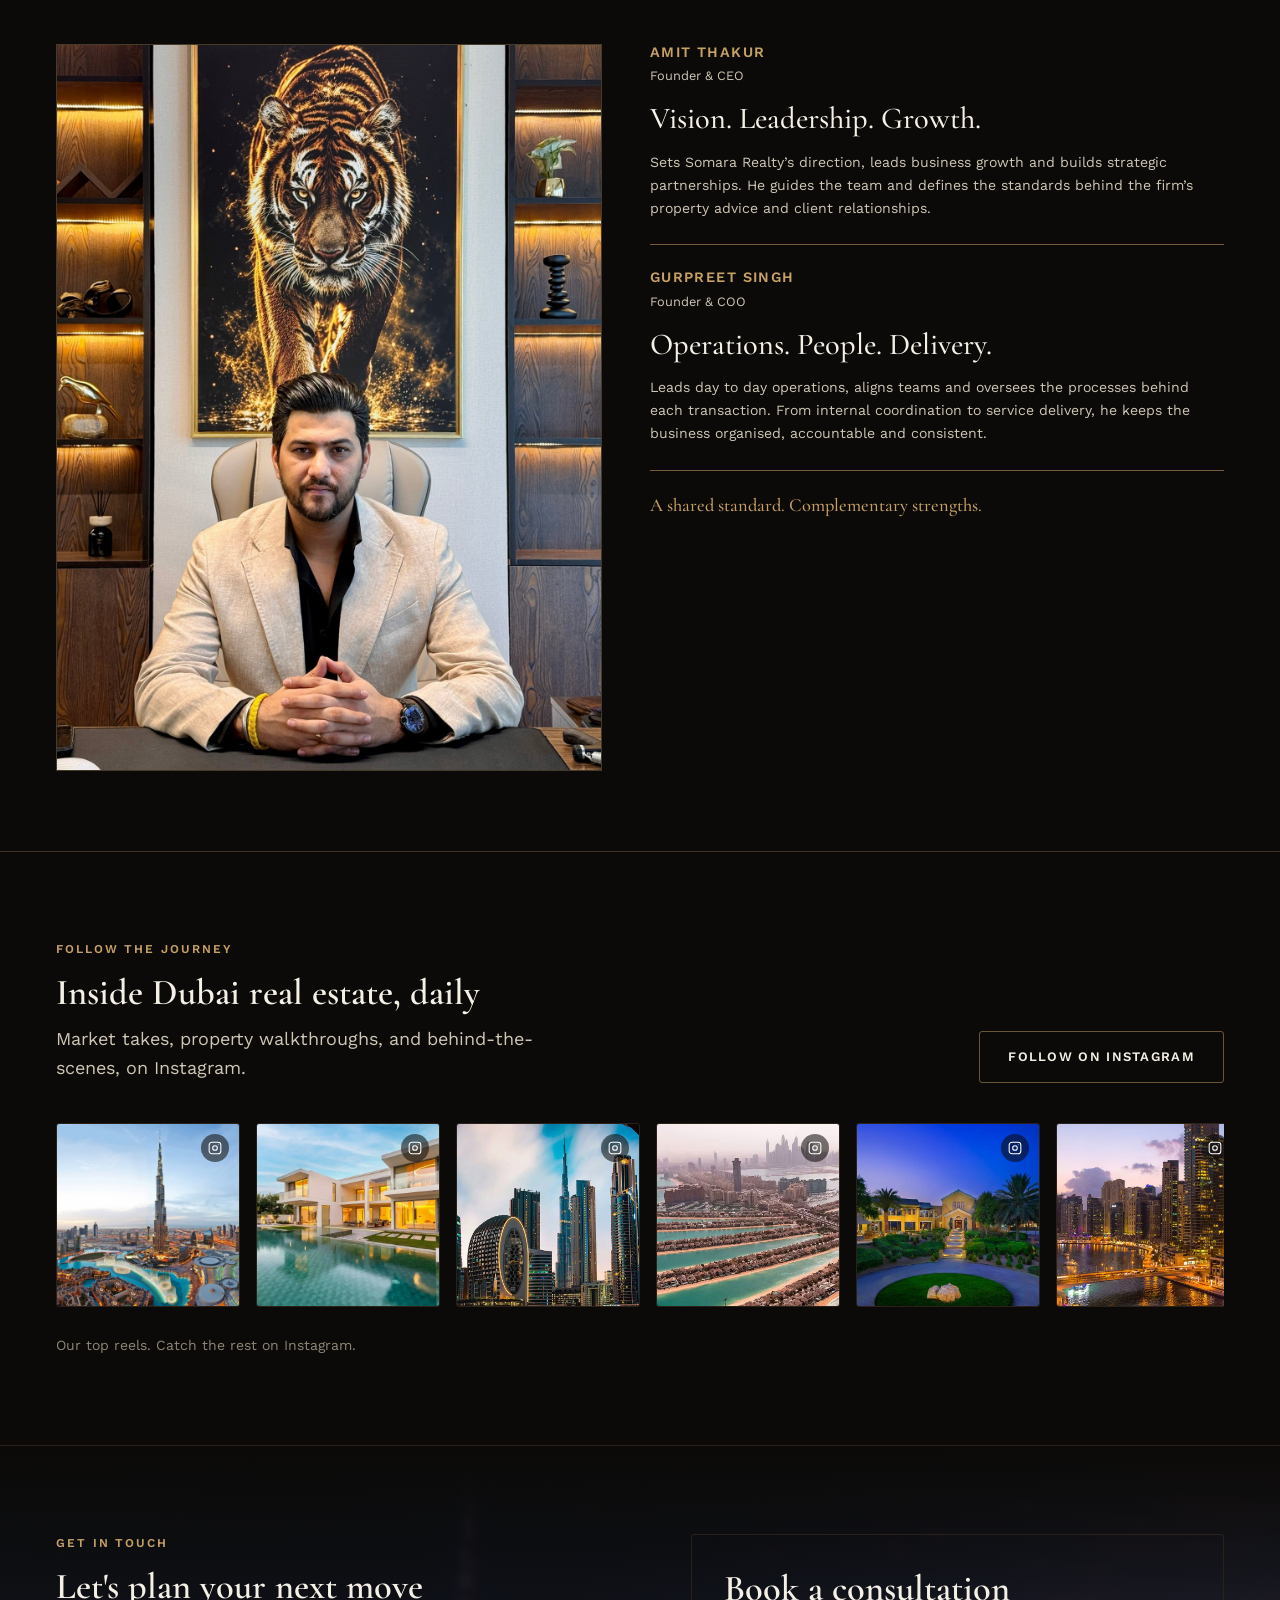
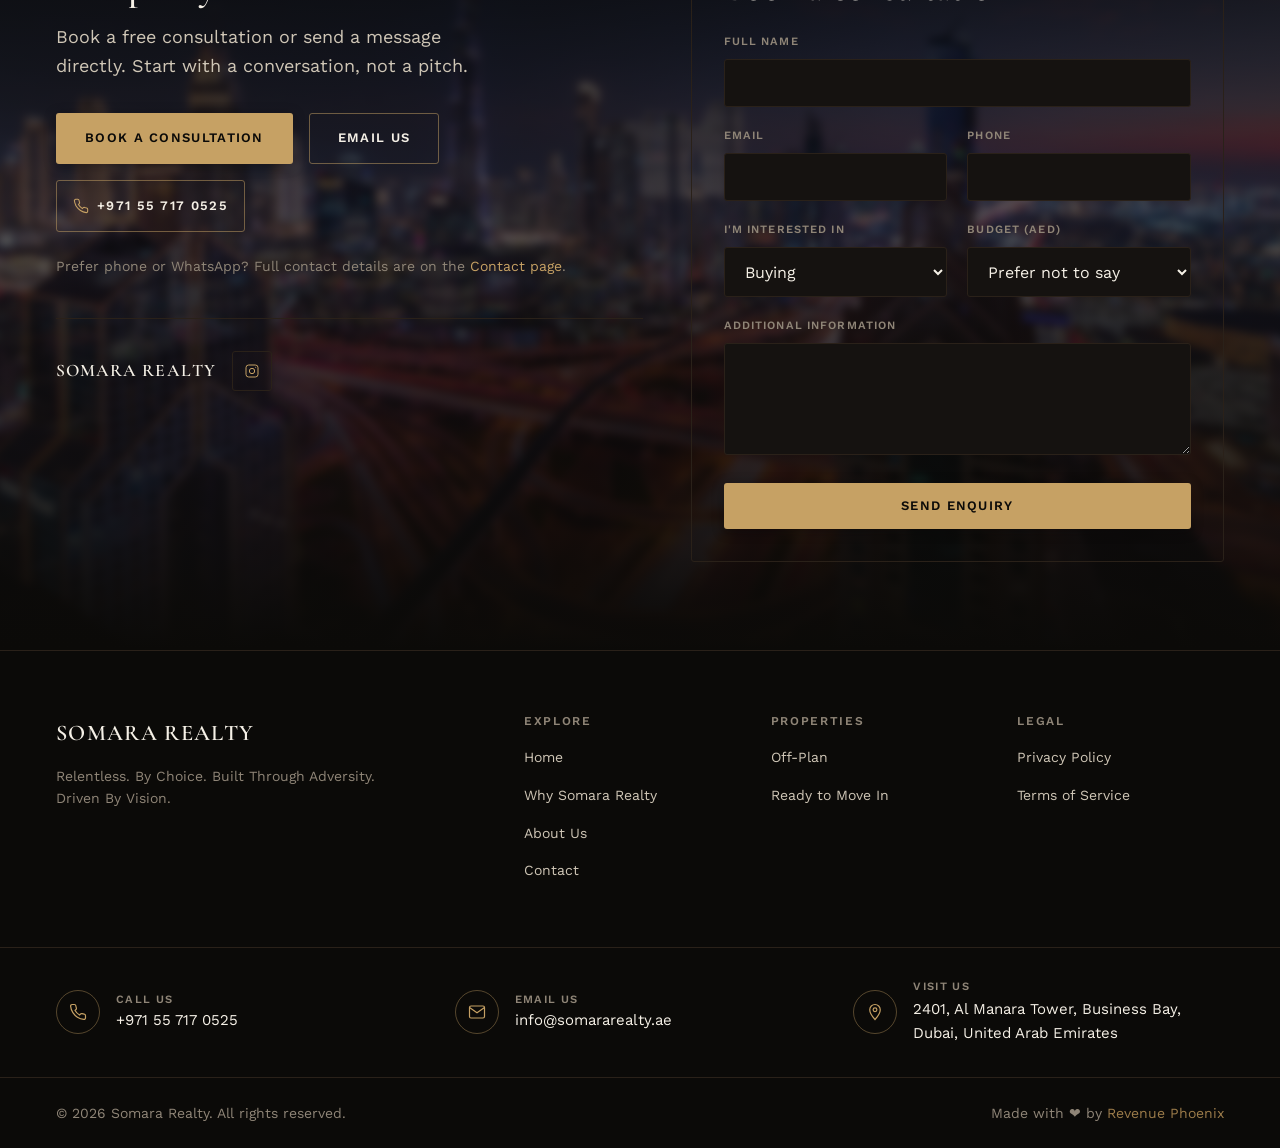
==== commit f671fcfb: "Update index.html" ====
--- a/index.html
+++ b/index.html
@@ -424,6 +424,12 @@
           <div class="ab-person">
             <h3 class="ab-name">Amit Thakur</h3>
             <p class="ab-role">Founder &amp; CEO</p>
+            <span class="ab-social" hidden>
+              <a href="#" data-amit-social="instagram" target="_blank" rel="noopener noreferrer" aria-label="Amit Thakur on Instagram" hidden><svg viewBox="0 0 24 24" fill="none" stroke="currentColor" stroke-width="1.6" aria-hidden="true"><rect x="3" y="3" width="18" height="18" rx="5"/><circle cx="12" cy="12" r="4"/><circle cx="17.5" cy="6.5" r="0.9" fill="currentColor" stroke="none"/></svg></a>
+              <a href="#" data-amit-social="facebook" target="_blank" rel="noopener noreferrer" aria-label="Amit Thakur on Facebook" hidden><svg viewBox="0 0 24 24" fill="none" stroke="currentColor" stroke-width="1.6" stroke-linecap="round" stroke-linejoin="round" aria-hidden="true"><path d="M14.5 21v-8h2.7l.5-3.2h-3.2V7.9c0-.9.4-1.6 1.7-1.6h1.6V3.5c-.3 0-1.3-.2-2.4-.2-2.5 0-4 1.5-4 4.2v2.3H8.6V13h2.8v8z"/></svg></a>
+              <a href="#" data-amit-social="youtube" target="_blank" rel="noopener noreferrer" aria-label="Amit Thakur on YouTube" hidden><svg viewBox="0 0 24 24" fill="none" stroke="currentColor" stroke-width="1.6" stroke-linejoin="round" aria-hidden="true"><rect x="2.5" y="5.5" width="19" height="13" rx="4"/><path d="M10 9.2v5.6l4.8-2.8z" fill="currentColor" stroke="none"/></svg></a>
+              <a href="#" data-amit-social="linkedin" target="_blank" rel="noopener noreferrer" aria-label="Amit Thakur on LinkedIn" hidden><svg viewBox="0 0 24 24" fill="none" stroke="currentColor" stroke-width="1.6" aria-hidden="true"><rect x="3" y="3" width="18" height="18" rx="3"/><path d="M8 10.5V16M8 7.8v.1M12 16v-5.5M12 12.8c0-1.5 1-2.3 2.3-2.3S16.5 11.3 16.5 13V16"/></svg></a>
+            </span>
             <p class="ab-tagline">Vision. Leadership. Growth.</p>
             <p class="ab-bio">Sets Somara Realty&rsquo;s direction, leads business growth and builds strategic partnerships. He guides the team and defines the standards behind the firm&rsquo;s property advice and client relationships.</p>
           </div>
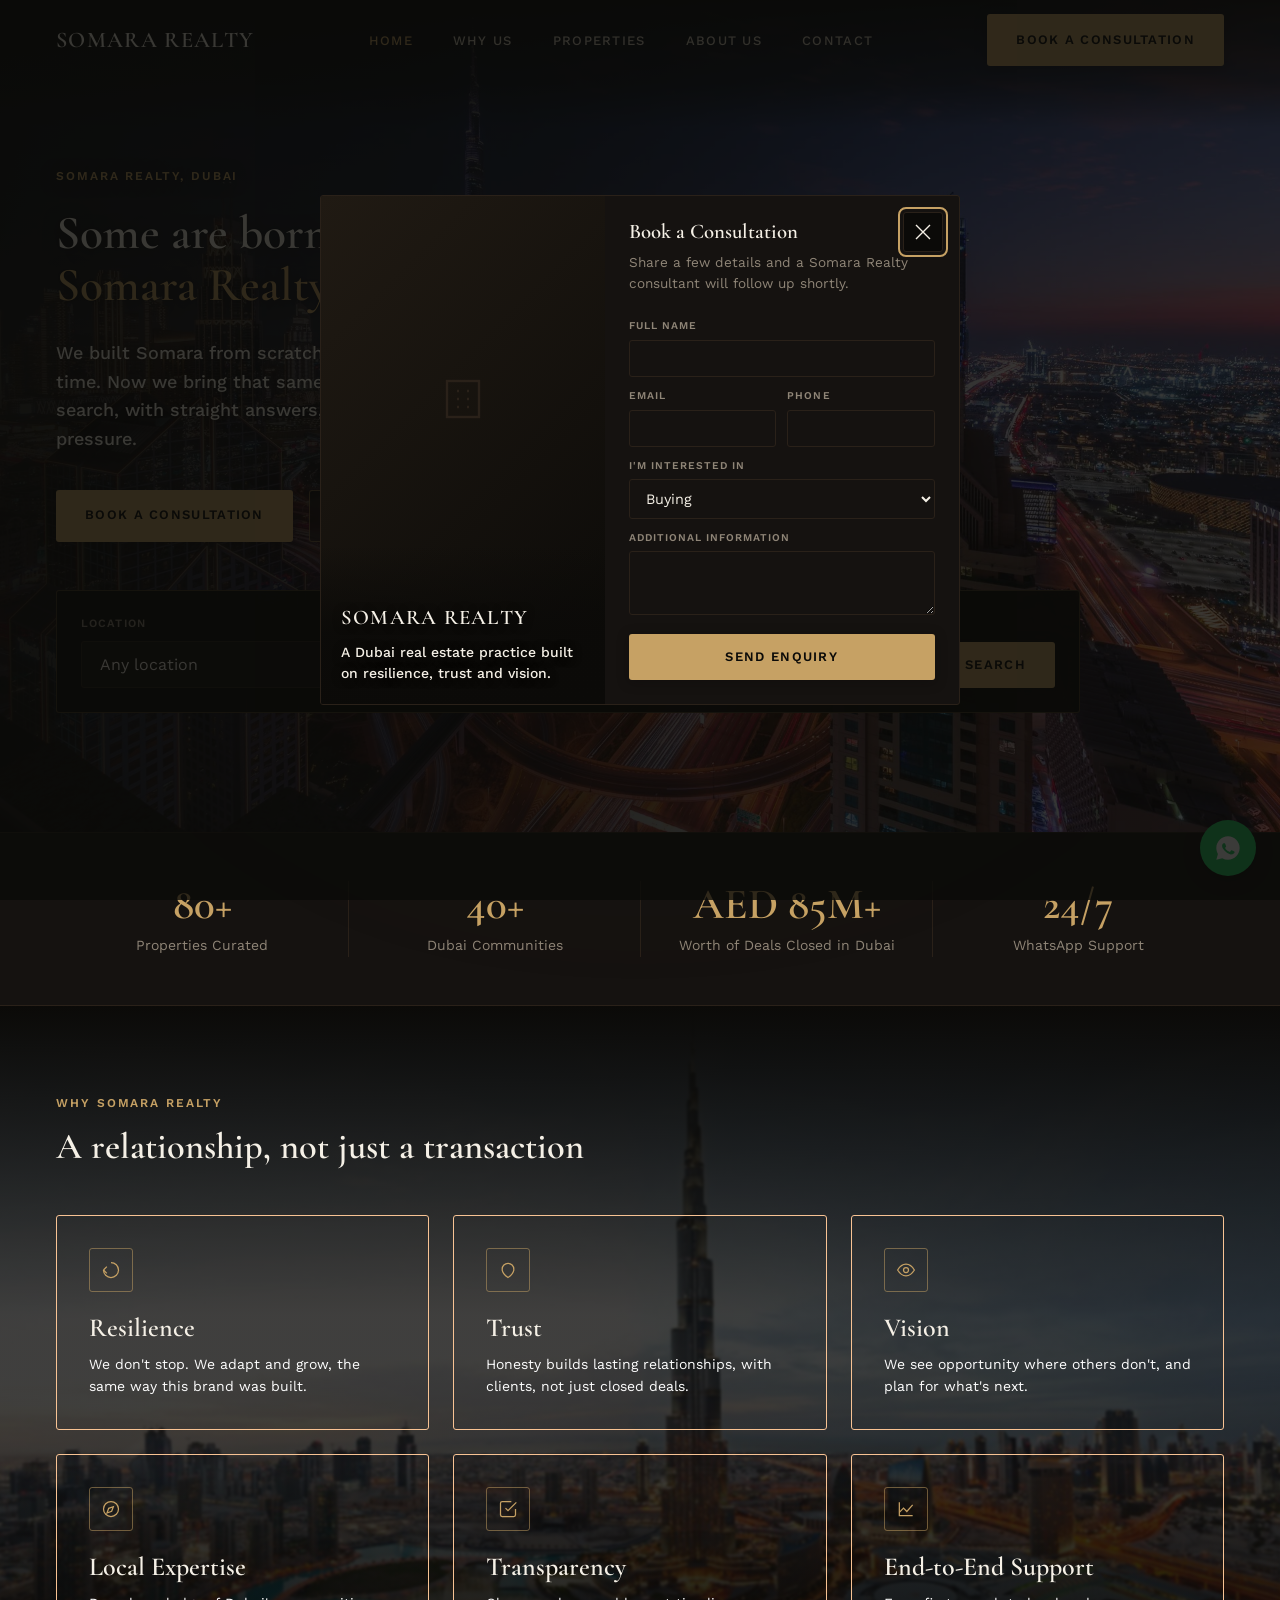
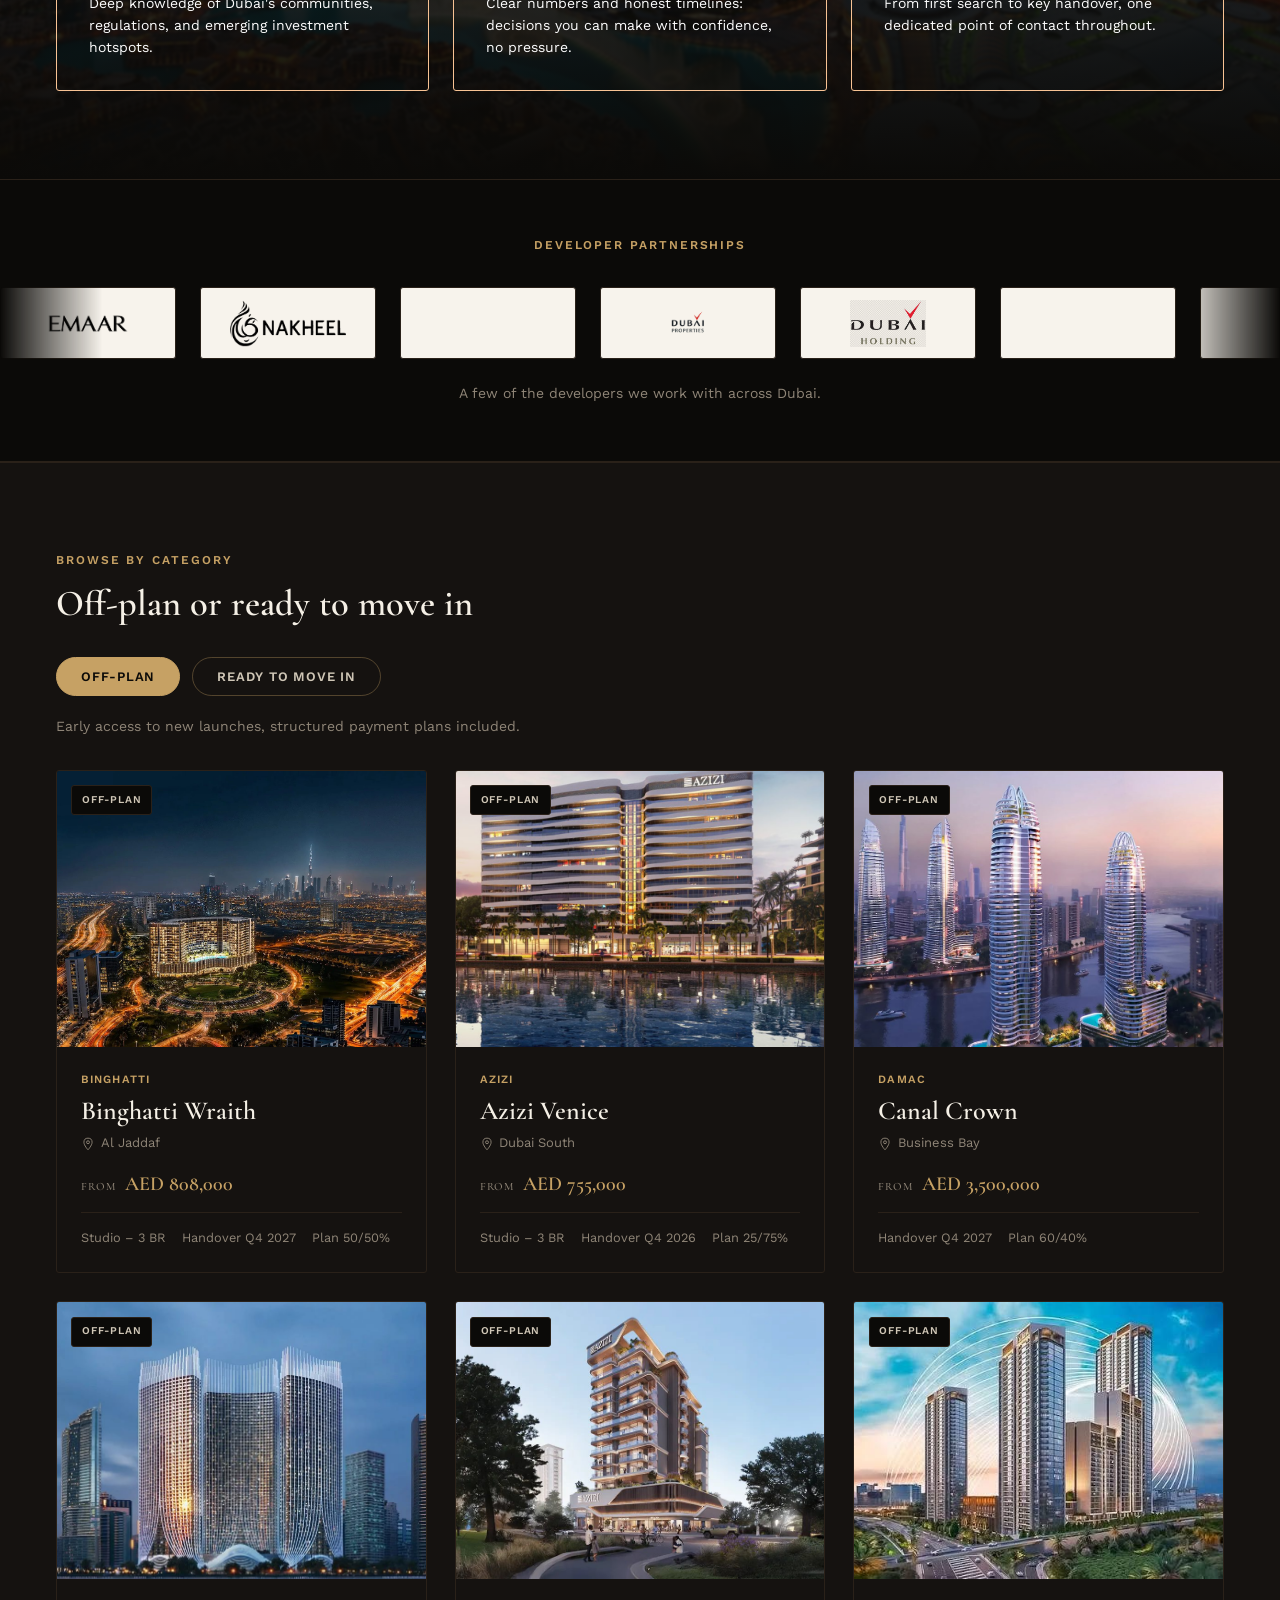
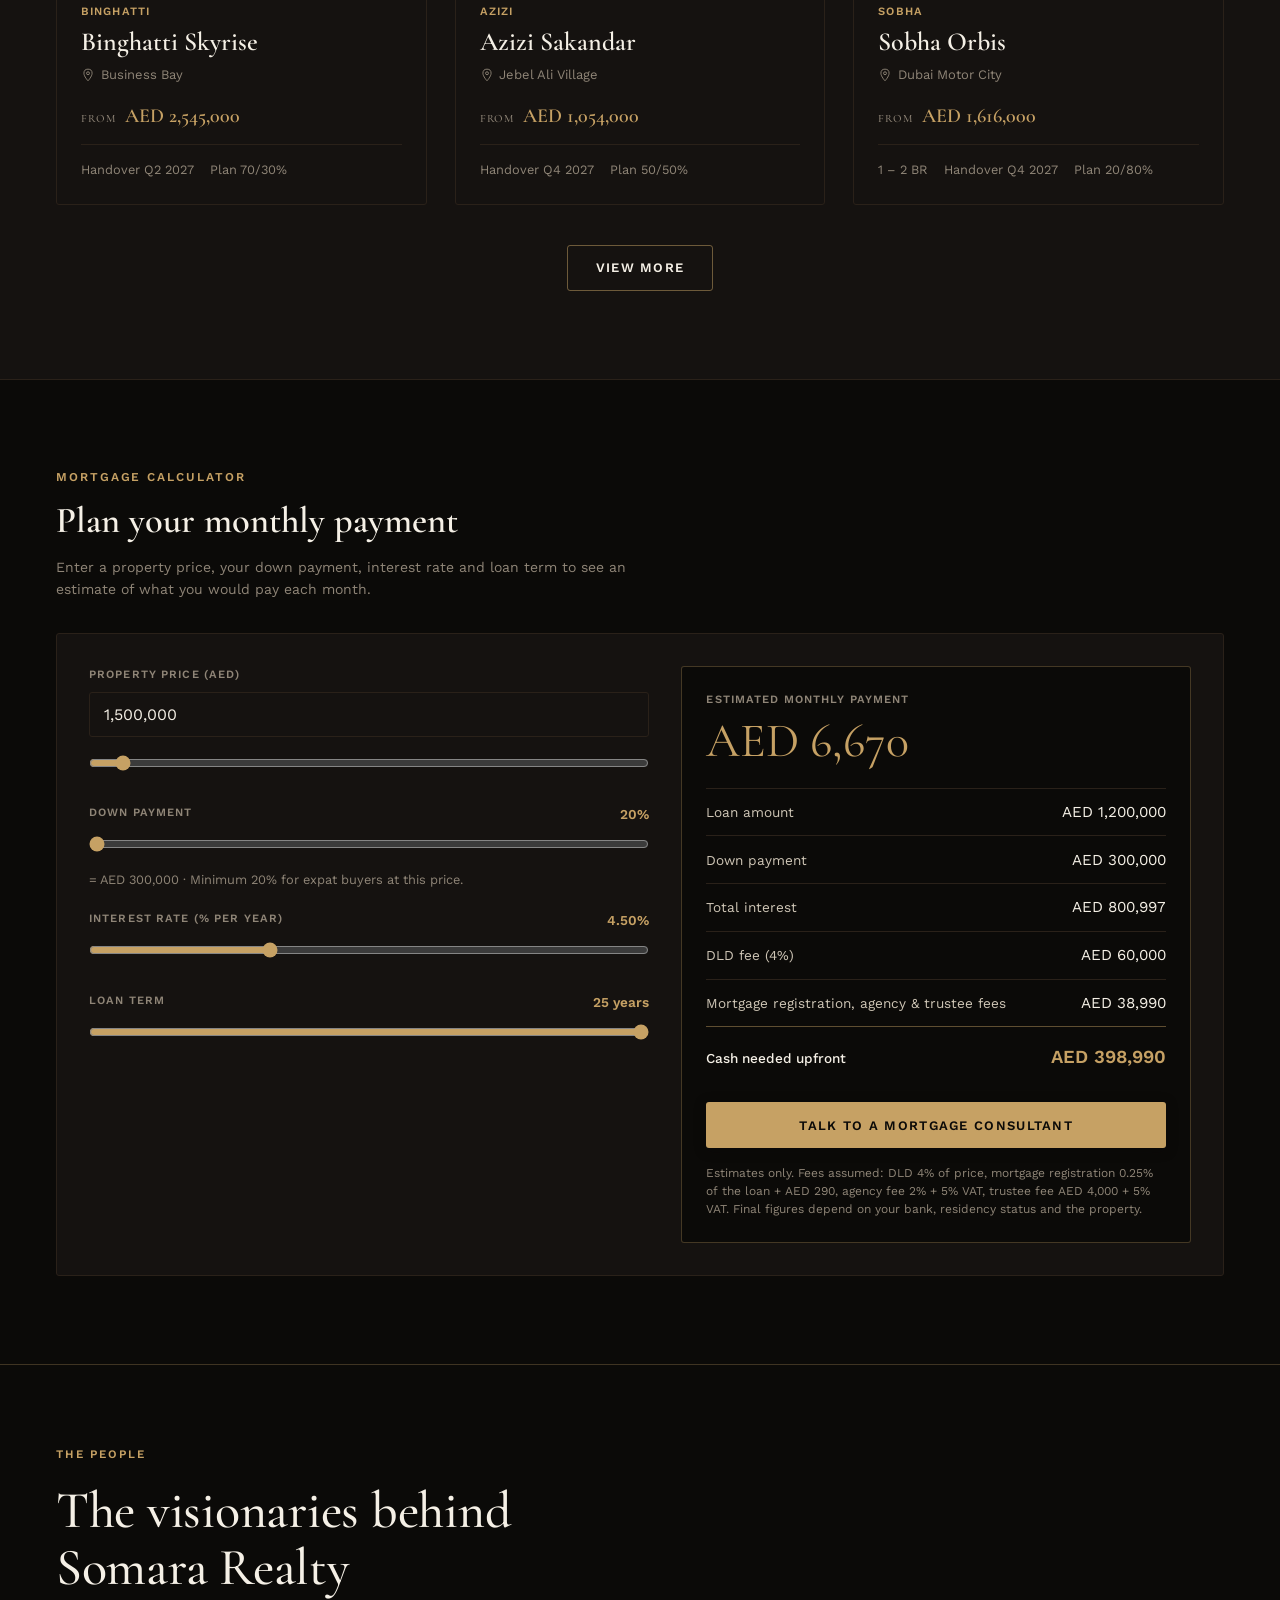
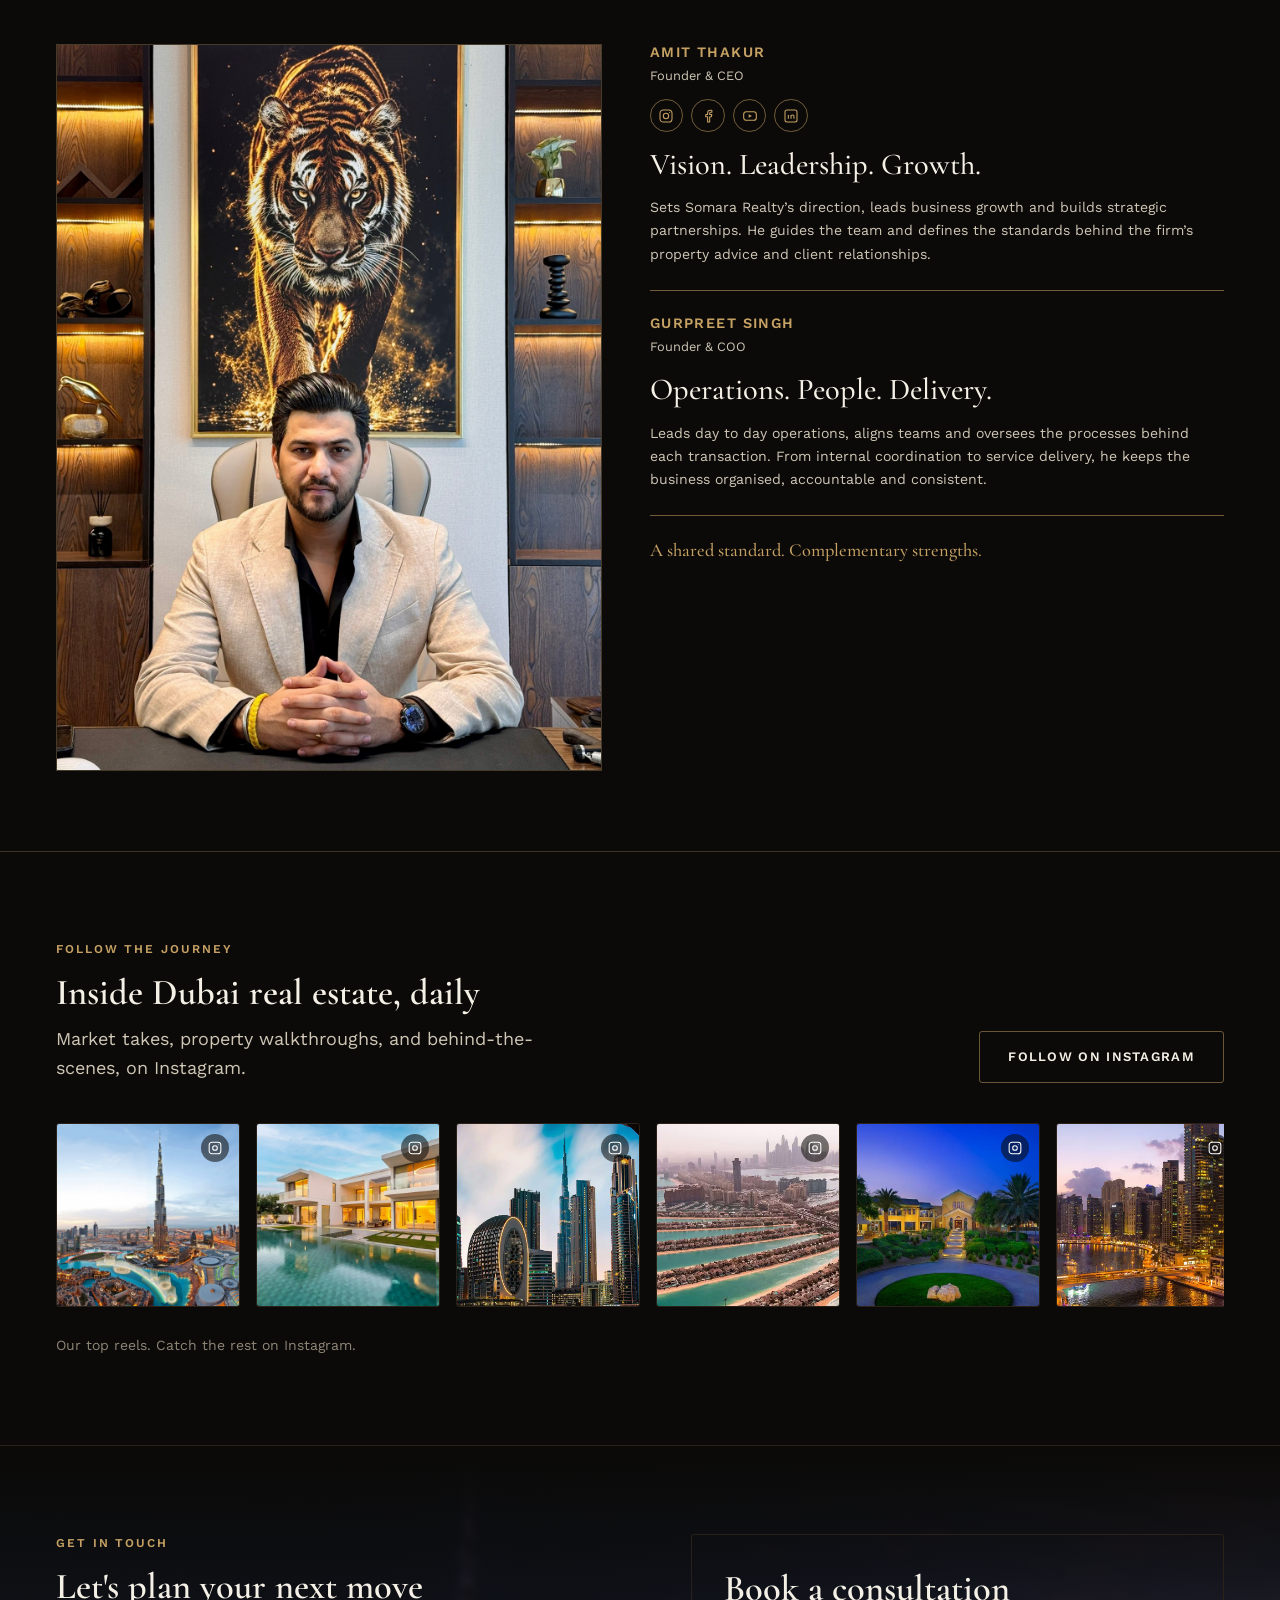
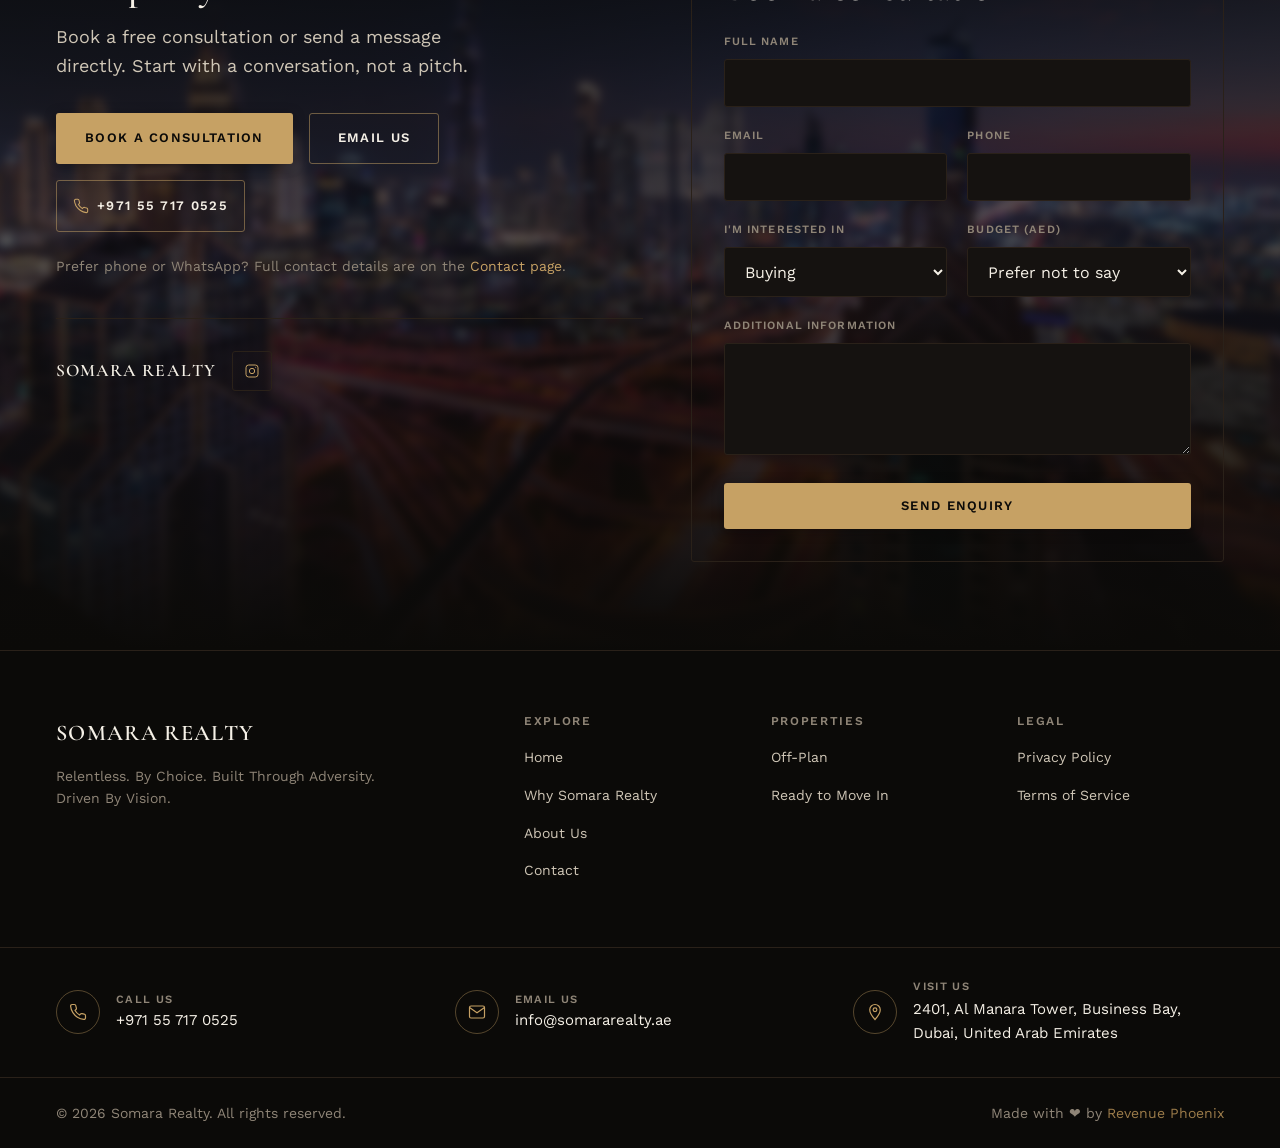
==== commit c23b7be3: "Update index.html" ====
--- a/index.html
+++ b/index.html
@@ -89,7 +89,7 @@
       <div class="hero-content">
         <p class="eyebrow">Somara Realty, Dubai</p>
         <h1><span id="heroLine1">Some are born into opportunity.</span><br><span class="gold" id="heroLine2">Somara Realty builds it.</span></h1>
-        <p class="body-lg" id="heroSubtext">We built Somara from scratch, one hard-earned client at a time. Now we bring that same grit to your Dubai property search, with straight answers, honest numbers and no pressure.</p>
+        <p class="body-lg" id="heroSubtext">We built Somara from scratch, one hard earned client at a time. Now we bring that same grit to your Dubai property search, with straight answers, honest numbers and no pressure.</p>
         <div class="hero-ctas">
           <a href="/contact/" class="btn btn-primary js-open-consultation">Book a Consultation</a>
           <a href="/about/" class="btn btn-outline">Our Story</a>
@@ -269,34 +269,34 @@
     </div>
        <div class="marquee">
       <div class="marquee-track">
-        <span class="marquee-item"><img src="/images/developers/emaar.png" alt="Emaar Properties" loading="lazy" onerror="this.closest('.marquee-item').style.display='none'" /></span>
-        <span class="marquee-item"><img src="/images/developers/nakheel.webp" alt="Nakheel" loading="lazy" onerror="this.closest('.marquee-item').style.display='none'" /></span>
-        <span class="marquee-item"><img src="/images/developers/meraas.png" alt="Meraas" loading="lazy" onerror="this.closest('.marquee-item').style.display='none'" /></span>
-        <span class="marquee-item"><img src="/images/developers/dubai-properties.png" alt="Dubai Properties" loading="lazy" onerror="this.closest('.marquee-item').style.display='none'" /></span>
-        <span class="marquee-item"><img src="/images/developers/dubai-holding.png" alt="Dubai Holding" loading="lazy" onerror="this.closest('.marquee-item').style.display='none'" /></span>
-        <span class="marquee-item"><img src="/images/developers/damac.png" alt="DAMAC Properties" loading="lazy" onerror="this.closest('.marquee-item').style.display='none'" /></span>
-        <span class="marquee-item"><img src="/images/developers/sobha.png" alt="Sobha Realty" loading="lazy" onerror="this.closest('.marquee-item').style.display='none'" /></span>
-        <span class="marquee-item"><img src="/images/developers/meydan.png" alt="Meydan" loading="lazy" onerror="this.closest('.marquee-item').style.display='none'" /></span>
-        <span class="marquee-item"><img src="/images/developers/omniyat.png" alt="Omniyat" loading="lazy" onerror="this.closest('.marquee-item').style.display='none'" /></span>
-        <span class="marquee-item"><img src="/images/developers/ellington.png" alt="Ellington Properties" loading="lazy" onerror="this.closest('.marquee-item').style.display='none'" /></span>
-        <span class="marquee-item"><img src="/images/developers/select-group.png" alt="Select Group" loading="lazy" onerror="this.closest('.marquee-item').style.display='none'" /></span>
-        <span class="marquee-item"><img src="/images/developers/binghatti.webp" alt="Binghatti" loading="lazy" onerror="this.closest('.marquee-item').style.display='none'" /></span>
-        <span class="marquee-item"><img src="/images/developers/azizi.png" alt="Azizi Developments" loading="lazy" onerror="this.closest('.marquee-item').style.display='none'" /></span>
-        <span class="marquee-item"><img src="/images/developers/danube.png" alt="Danube Properties" loading="lazy" onerror="this.closest('.marquee-item').style.display='none'" /></span>
-        <span class="marquee-item" aria-hidden="true"><img src="/images/developers/emaar.png" alt="" loading="lazy" onerror="this.closest('.marquee-item').style.display='none'" /></span>
-        <span class="marquee-item" aria-hidden="true"><img src="/images/developers/nakheel.webp" alt="" loading="lazy" onerror="this.closest('.marquee-item').style.display='none'" /></span>
-        <span class="marquee-item" aria-hidden="true"><img src="/images/developers/meraas.png" alt="" loading="lazy" onerror="this.closest('.marquee-item').style.display='none'" /></span>
-        <span class="marquee-item" aria-hidden="true"><img src="/images/developers/dubai-properties.png" alt="" loading="lazy" onerror="this.closest('.marquee-item').style.display='none'" /></span>
-        <span class="marquee-item" aria-hidden="true"><img src="/images/developers/dubai-holding.png" alt="" loading="lazy" onerror="this.closest('.marquee-item').style.display='none'" /></span>
-        <span class="marquee-item" aria-hidden="true"><img src="/images/developers/damac.png" alt="" loading="lazy" onerror="this.closest('.marquee-item').style.display='none'" /></span>
-        <span class="marquee-item" aria-hidden="true"><img src="/images/developers/sobha.png" alt="" loading="lazy" onerror="this.closest('.marquee-item').style.display='none'" /></span>
-        <span class="marquee-item" aria-hidden="true"><img src="/images/developers/meydan.png" alt="" loading="lazy" onerror="this.closest('.marquee-item').style.display='none'" /></span>
-        <span class="marquee-item" aria-hidden="true"><img src="/images/developers/omniyat.png" alt="" loading="lazy" onerror="this.closest('.marquee-item').style.display='none'" /></span>
-        <span class="marquee-item" aria-hidden="true"><img src="/images/developers/ellington.png" alt="" loading="lazy" onerror="this.closest('.marquee-item').style.display='none'" /></span>
-        <span class="marquee-item" aria-hidden="true"><img src="/images/developers/select-group.png" alt="" loading="lazy" onerror="this.closest('.marquee-item').style.display='none'" /></span>
-        <span class="marquee-item" aria-hidden="true"><img src="/images/developers/binghatti.webp" alt="" loading="lazy" onerror="this.closest('.marquee-item').style.display='none'" /></span>
-        <span class="marquee-item" aria-hidden="true"><img src="/images/developers/azizi.png" alt="" loading="lazy" onerror="this.closest('.marquee-item').style.display='none'" /></span>
-        <span class="marquee-item" aria-hidden="true"><img src="/images/developers/danube.png" alt="" loading="lazy" onerror="this.closest('.marquee-item').style.display='none'" /></span>
+        <span class="marquee-item"><img src="/images/developers/emaar.png" alt="Emaar Properties" decoding="async" onerror="this.closest('.marquee-item').style.display='none'" /></span>
+        <span class="marquee-item"><img src="/images/developers/nakheel.webp" alt="Nakheel" decoding="async" onerror="this.closest('.marquee-item').style.display='none'" /></span>
+        <span class="marquee-item"><img src="/images/developers/meraas.png" alt="Meraas" decoding="async" onerror="this.closest('.marquee-item').style.display='none'" /></span>
+        <span class="marquee-item"><img src="/images/developers/dubai-properties.png" alt="Dubai Properties" decoding="async" onerror="this.closest('.marquee-item').style.display='none'" /></span>
+        <span class="marquee-item"><img src="/images/developers/dubai-holding.png" alt="Dubai Holding" decoding="async" onerror="this.closest('.marquee-item').style.display='none'" /></span>
+        <span class="marquee-item"><img src="/images/developers/damac.png" alt="DAMAC Properties" decoding="async" onerror="this.closest('.marquee-item').style.display='none'" /></span>
+        <span class="marquee-item"><img src="/images/developers/sobha.png" alt="Sobha Realty" decoding="async" onerror="this.closest('.marquee-item').style.display='none'" /></span>
+        <span class="marquee-item"><img src="/images/developers/meydan.png" alt="Meydan" decoding="async" onerror="this.closest('.marquee-item').style.display='none'" /></span>
+        <span class="marquee-item"><img src="/images/developers/omniyat.png" alt="Omniyat" decoding="async" onerror="this.closest('.marquee-item').style.display='none'" /></span>
+        <span class="marquee-item"><img src="/images/developers/ellington.png" alt="Ellington Properties" decoding="async" onerror="this.closest('.marquee-item').style.display='none'" /></span>
+        <span class="marquee-item"><img src="/images/developers/select-group.png" alt="Select Group" decoding="async" onerror="this.closest('.marquee-item').style.display='none'" /></span>
+        <span class="marquee-item"><img src="/images/developers/binghatti.webp" alt="Binghatti" decoding="async" onerror="this.closest('.marquee-item').style.display='none'" /></span>
+        <span class="marquee-item"><img src="/images/developers/azizi.png" alt="Azizi Developments" decoding="async" onerror="this.closest('.marquee-item').style.display='none'" /></span>
+        <span class="marquee-item"><img src="/images/developers/danube.png" alt="Danube Properties" decoding="async" onerror="this.closest('.marquee-item').style.display='none'" /></span>
+        <span class="marquee-item" aria-hidden="true"><img src="/images/developers/emaar.png" alt="" decoding="async" onerror="this.closest('.marquee-item').style.display='none'" /></span>
+        <span class="marquee-item" aria-hidden="true"><img src="/images/developers/nakheel.webp" alt="" decoding="async" onerror="this.closest('.marquee-item').style.display='none'" /></span>
+        <span class="marquee-item" aria-hidden="true"><img src="/images/developers/meraas.png" alt="" decoding="async" onerror="this.closest('.marquee-item').style.display='none'" /></span>
+        <span class="marquee-item" aria-hidden="true"><img src="/images/developers/dubai-properties.png" alt="" decoding="async" onerror="this.closest('.marquee-item').style.display='none'" /></span>
+        <span class="marquee-item" aria-hidden="true"><img src="/images/developers/dubai-holding.png" alt="" decoding="async" onerror="this.closest('.marquee-item').style.display='none'" /></span>
+        <span class="marquee-item" aria-hidden="true"><img src="/images/developers/damac.png" alt="" decoding="async" onerror="this.closest('.marquee-item').style.display='none'" /></span>
+        <span class="marquee-item" aria-hidden="true"><img src="/images/developers/sobha.png" alt="" decoding="async" onerror="this.closest('.marquee-item').style.display='none'" /></span>
+        <span class="marquee-item" aria-hidden="true"><img src="/images/developers/meydan.png" alt="" decoding="async" onerror="this.closest('.marquee-item').style.display='none'" /></span>
+        <span class="marquee-item" aria-hidden="true"><img src="/images/developers/omniyat.png" alt="" decoding="async" onerror="this.closest('.marquee-item').style.display='none'" /></span>
+        <span class="marquee-item" aria-hidden="true"><img src="/images/developers/ellington.png" alt="" decoding="async" onerror="this.closest('.marquee-item').style.display='none'" /></span>
+        <span class="marquee-item" aria-hidden="true"><img src="/images/developers/select-group.png" alt="" decoding="async" onerror="this.closest('.marquee-item').style.display='none'" /></span>
+        <span class="marquee-item" aria-hidden="true"><img src="/images/developers/binghatti.webp" alt="" decoding="async" onerror="this.closest('.marquee-item').style.display='none'" /></span>
+        <span class="marquee-item" aria-hidden="true"><img src="/images/developers/azizi.png" alt="" decoding="async" onerror="this.closest('.marquee-item').style.display='none'" /></span>
+        <span class="marquee-item" aria-hidden="true"><img src="/images/developers/danube.png" alt="" decoding="async" onerror="this.closest('.marquee-item').style.display='none'" /></span>
       </div>
     </div>
     <div class="container">
--- a/css/styles.css
+++ b/css/styles.css
@@ -1344,3 +1344,9 @@
 @media (min-width: 800px) {
   .hero-search form.hero-search-compact { grid-template-columns: repeat(3, 1fr) auto; }
 }
+
+/* Oct 18 (5): hero text stays readable over the bright/busy frames of the hero video */
+.hero-content .eyebrow,
+.hero-content h1,
+.hero-content .body-lg { text-shadow: 0 2px 16px rgba(0, 0, 0, 0.6), 0 0 2px rgba(0, 0, 0, 0.35); }
+.hero-content .btn-outline { background: rgba(11, 10, 8, 0.5); -webkit-backdrop-filter: blur(4px); backdrop-filter: blur(4px); }
--- a/css/about.css
+++ b/css/about.css
@@ -258,3 +258,17 @@
 .ab-contact-lines a { display: inline-flex; align-items: center; gap: 0.8rem; font-size: 0.92rem; color: var(--ivory); }
 .ab-contact-lines a:hover { color: var(--gold); }
 .ab-contact-lines svg { flex: none; width: 1.1rem; height: 1.1rem; color: var(--gold); }
+
+/* social links beside founder names (hidden until a URL is set in Site Settings) */
+.ab-social { display: flex; gap: 0.5rem; margin-top: 0.75rem; }
+.ab-social[hidden], .ab-social a[hidden] { display: none; }
+.ab-social a {
+  display: inline-flex; align-items: center; justify-content: center;
+  width: 2.1rem; height: 2.1rem; border-radius: 50%;
+  border: 1px solid var(--ab-gold-line); color: var(--gold);
+  transition: background-color 150ms var(--ease), border-color 150ms var(--ease), color 150ms var(--ease);
+}
+.ab-social a:hover { background: rgba(198, 161, 100, 0.12); border-color: var(--gold); color: var(--gold-bright); }
+.ab-social svg { width: 1rem; height: 1rem; }
+.ab-hero-photo figcaption .ab-social { margin-top: 0.6rem; pointer-events: auto; }
+.ab-hero-photo figcaption .ab-social a { background: rgba(11, 10, 8, 0.55); border-color: rgba(198, 161, 100, 0.7); }
